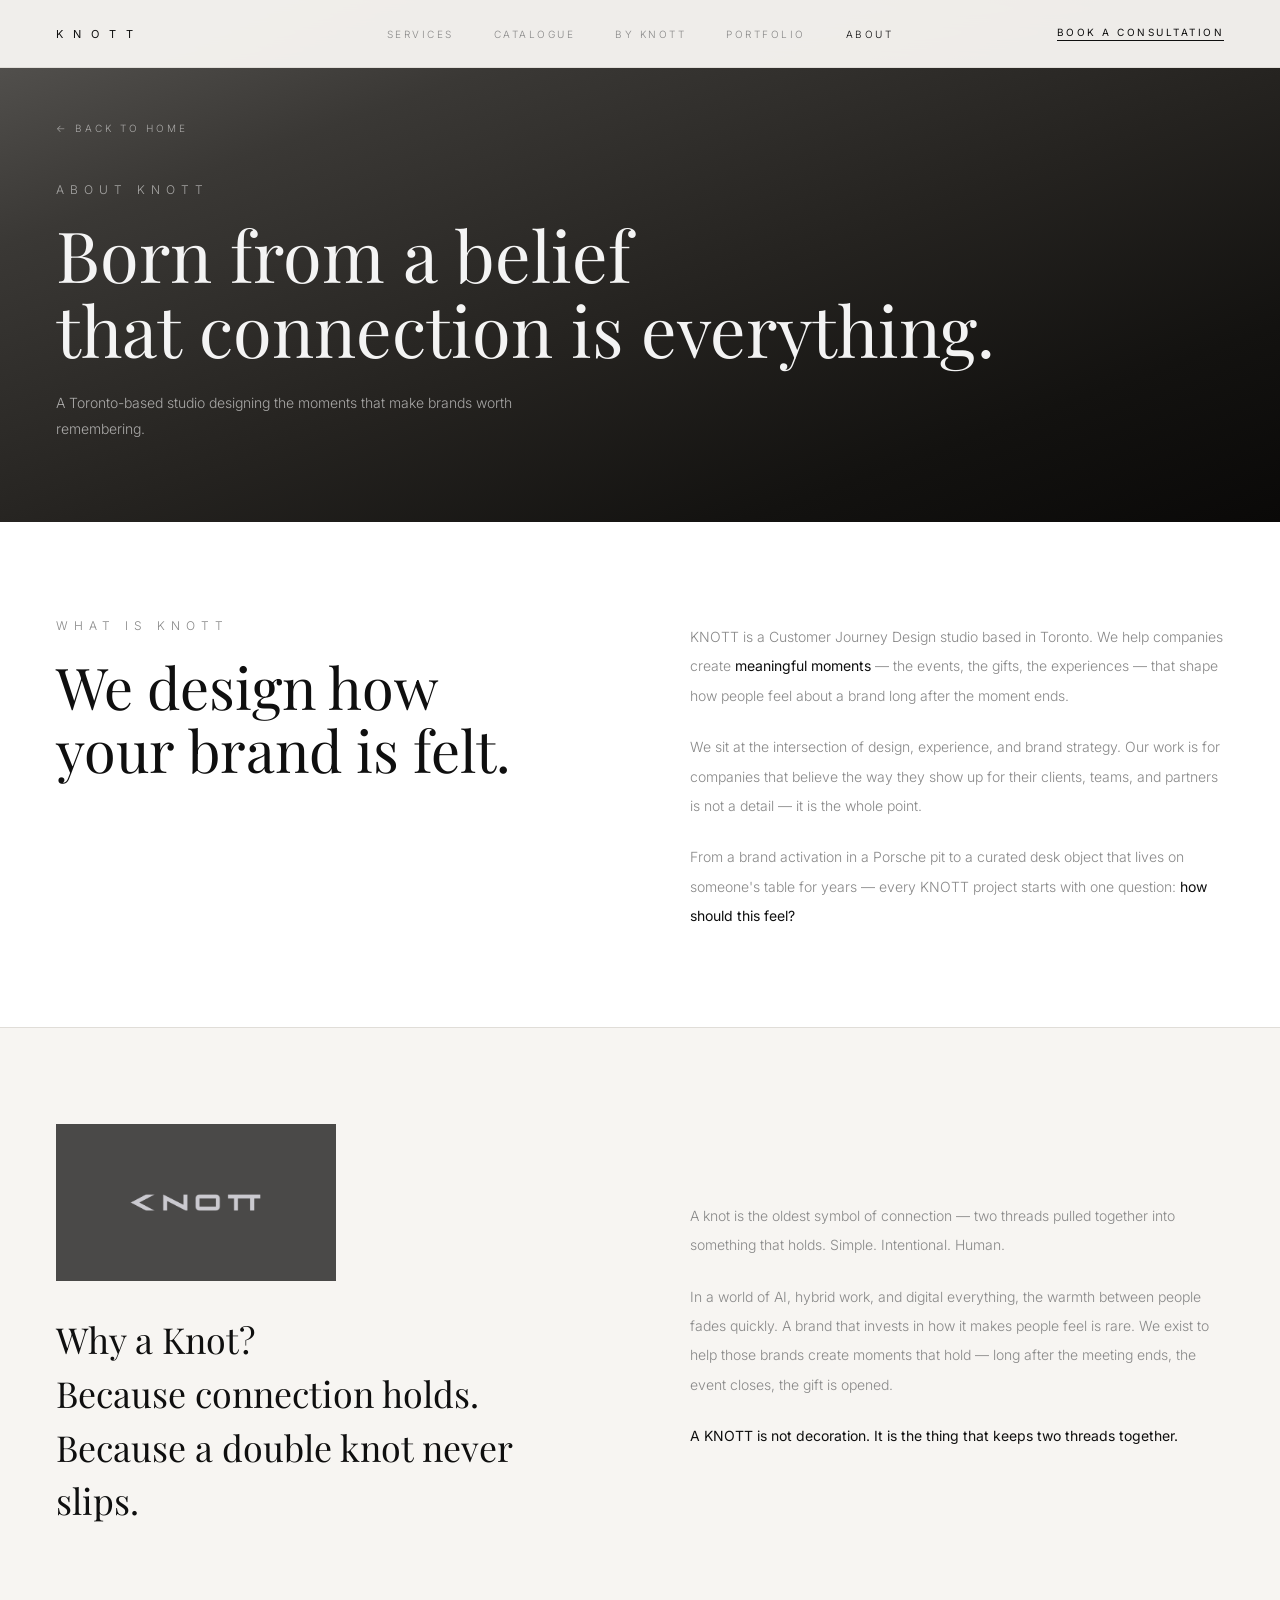
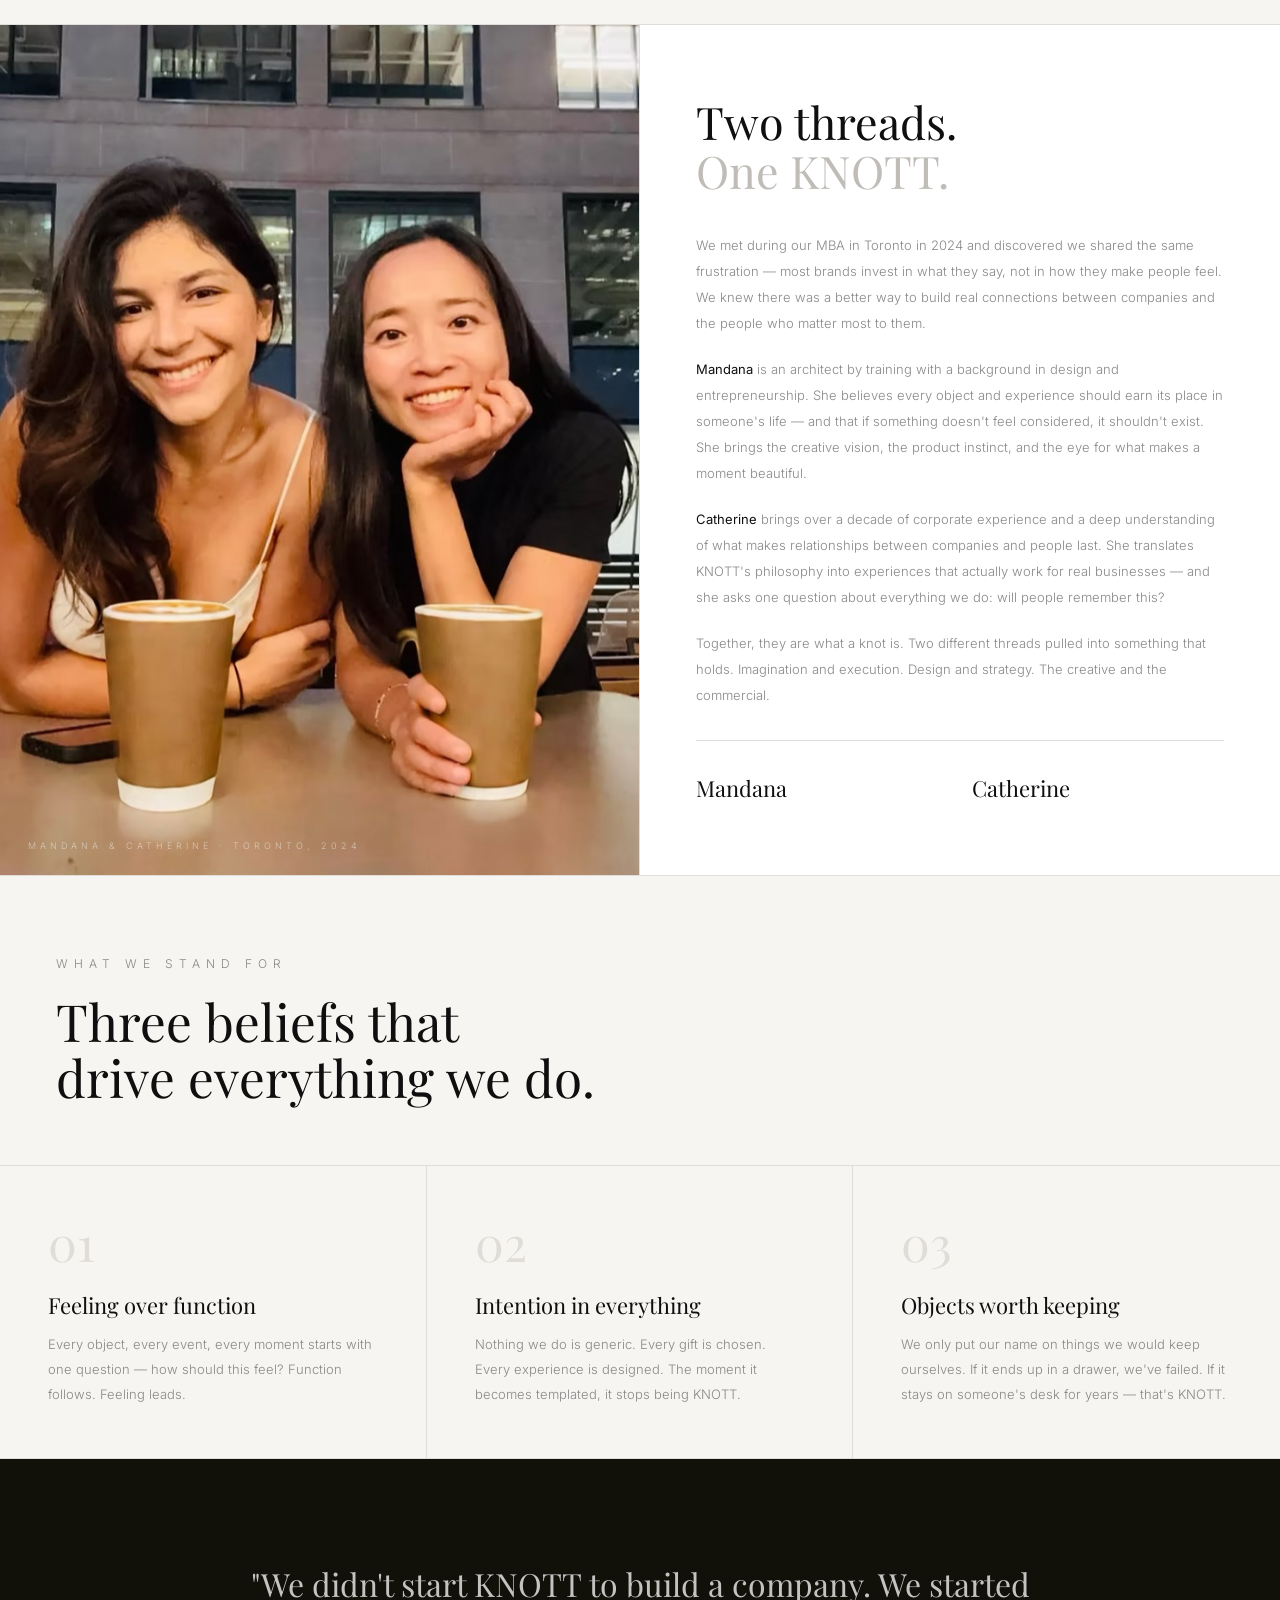
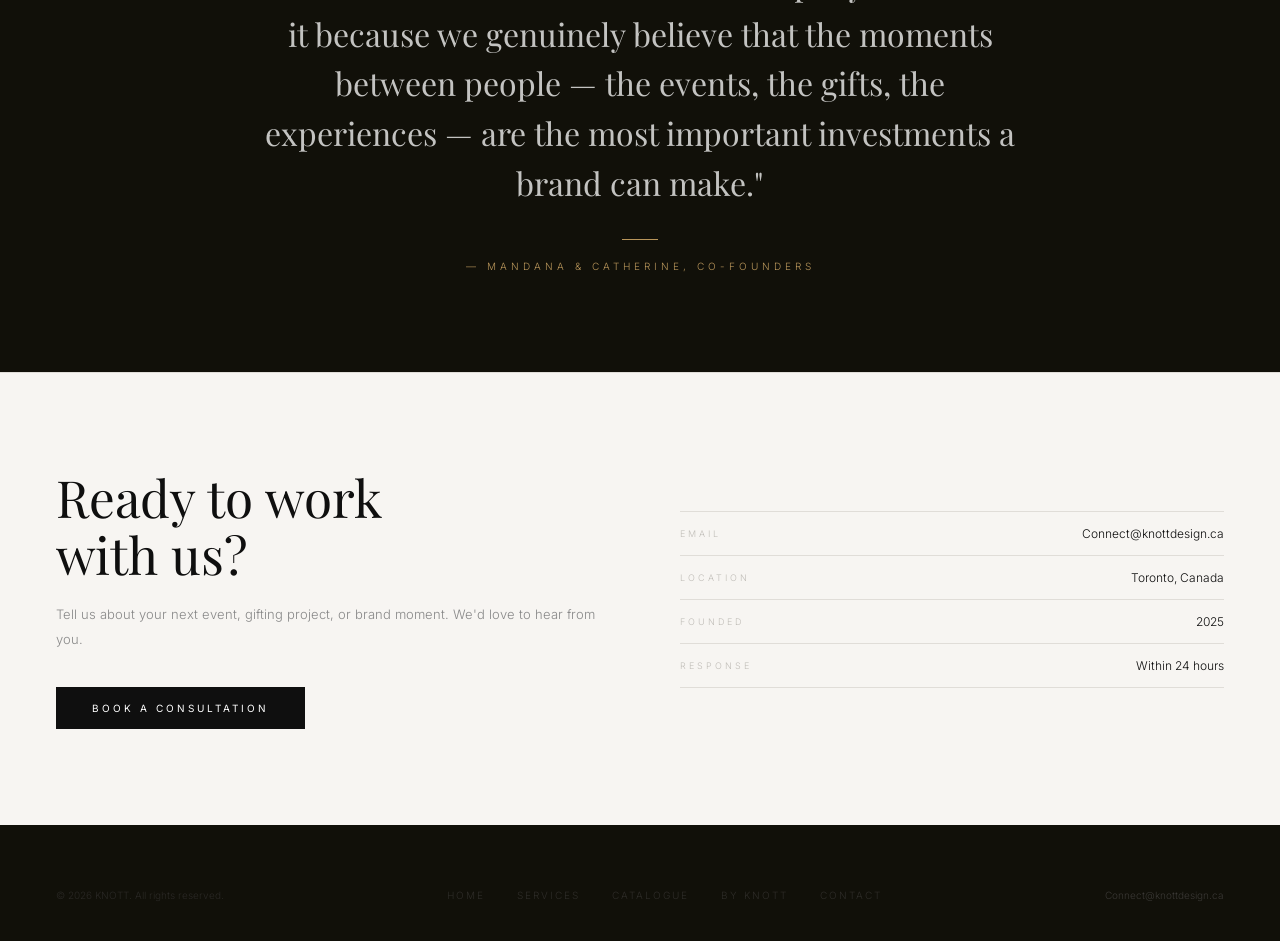
==== about.html @ 1c3d0d2f "Add files via upload" ====
<!DOCTYPE html>
<html lang="en">
<head>
<meta charset="UTF-8"/>
<meta name="viewport" content="width=device-width, initial-scale=1.0"/>
<title>About — KNOTT</title>
<link rel="preconnect" href="https://fonts.googleapis.com"/>
<link rel="preconnect" href="https://fonts.gstatic.com" crossorigin/>
<link href="https://fonts.googleapis.com/css2?family=Playfair+Display:wght@400;500&family=Inter:wght@300;400&display=swap" rel="stylesheet"/>
<style>
*,*::before,*::after{margin:0;padding:0;box-sizing:border-box;}
:root{
  --w:#F7F5F2;--ww:#FFFFFF;--bk:#0F0F0F;
  --mid:#888;--lt:#C0BDB8;--rule:#E0DDD8;--dark:#111009;
  --serif:'Playfair Display',Georgia,serif;
  --sans:'Inter',system-ui,sans-serif;
}
html{scroll-behavior:smooth;}
body{background:var(--w);color:var(--bk);font-family:var(--sans);font-weight:300;-webkit-font-smoothing:antialiased;}
.reveal{opacity:0;transform:translateY(16px);transition:opacity .9s ease,transform .9s ease;}
.reveal.in{opacity:1;transform:none;}
.d1{transition-delay:.12s}.d2{transition-delay:.24s}.d3{transition-delay:.36s}

/* NAV */
nav{position:fixed;inset:0 0 auto 0;z-index:200;height:68px;display:flex;align-items:center;justify-content:space-between;padding:0 56px;background:rgba(247,245,242,.96);backdrop-filter:blur(16px);border-bottom:1px solid var(--rule);}
.logo{font-size:11px;font-weight:400;letter-spacing:10px;text-transform:uppercase;color:var(--bk);text-decoration:none;}
.nav-links{display:flex;gap:40px;position:absolute;left:50%;transform:translateX(-50%);}
.nav-links a{font-size:10px;font-weight:300;letter-spacing:2.5px;text-transform:uppercase;color:var(--mid);text-decoration:none;transition:color .3s;}
.nav-links a:hover,.nav-links a.active{color:var(--bk);}
.nav-cta{font-size:10px;font-weight:400;letter-spacing:2.5px;text-transform:uppercase;color:var(--bk);text-decoration:none;border-bottom:1px solid var(--bk);padding-bottom:2px;}
.mob-btn{display:none;background:none;border:none;cursor:pointer;padding:8px;flex-direction:column;gap:5px;}
.mob-btn span{display:block;width:22px;height:1px;background:var(--bk);}
.mob-menu{display:none;position:fixed;top:68px;left:0;right:0;z-index:199;flex-direction:column;background:rgba(247,245,242,.98);border-bottom:1px solid var(--rule);}
.mob-menu a{font-size:11px;font-weight:300;letter-spacing:3px;text-transform:uppercase;color:var(--mid);text-decoration:none;padding:18px 28px;border-bottom:1px solid var(--rule);display:block;}
.mob-menu a:last-child{color:var(--bk);font-weight:400;border-bottom:none;}
.mob-menu.open{display:flex;}

/* HERO — dark enough to read all text */
.about-hero{
  padding-top:68px;min-height:58vh;
  background:linear-gradient(160deg,#5a5855 0%,#3a3835 25%,#252320 55%,#131210 80%,#0a0908 100%);
  display:flex;flex-direction:column;justify-content:flex-end;
  padding-left:56px;padding-right:56px;padding-bottom:80px;padding-top:120px;
}
.back-link{font-size:10px;font-weight:300;letter-spacing:3px;text-transform:uppercase;color:rgba(255,255,255,.55);text-decoration:none;margin-bottom:48px;display:inline-block;transition:color .3s;}
.back-link:hover{color:rgba(255,255,255,.85);}
.hero-label{font-size:12px;font-weight:300;letter-spacing:6px;text-transform:uppercase;color:rgba(255,255,255,.55);margin-bottom:20px;}
.hero-h1{font-family:var(--serif);font-size:clamp(40px,5.5vw,80px);font-weight:400;color:rgba(255,255,255,.95);line-height:1.06;margin-bottom:24px;}
.hero-sub{font-size:14px;font-weight:300;color:rgba(255,255,255,.6);line-height:1.85;max-width:500px;}

/* SECTION 1 — WHAT IS KNOTT */
.knott-what{background:var(--ww);border-bottom:1px solid var(--rule);padding:96px 56px;display:grid;grid-template-columns:1fr 1fr;gap:100px;align-items:start;}
.knott-label{font-size:12px;font-weight:300;letter-spacing:6px;text-transform:uppercase;color:#888;margin-bottom:22px;}
.knott-h{font-family:var(--serif);font-size:clamp(38px,4.5vw,62px);font-weight:400;line-height:1.1;color:var(--bk);}
.knott-what-right{display:flex;flex-direction:column;gap:22px;padding-top:4px;}
.knott-p{font-size:14px;font-weight:300;color:var(--mid);line-height:2.1;}
.knott-p strong{font-weight:400;color:var(--bk);}

/* SECTION 2 — WHY A KNOT */
.why-knott{background:var(--w);border-bottom:1px solid var(--rule);padding:96px 56px;display:grid;grid-template-columns:1fr 1fr;gap:100px;align-items:center;}
.why-left{}
.why-logo{
  width:100%;
  max-width:280px;
  display:block;
  margin-bottom:32px;
  opacity:0.7;
}
.why-tagline{font-family:var(--serif);font-size:clamp(24px,2.8vw,38px);font-weight:400;color:var(--bk);line-height:1.5;}
.why-right{display:flex;flex-direction:column;gap:22px;}

/* FOUNDERS */
.founders-section{background:var(--ww);border-bottom:1px solid var(--rule);}
.founders-inner{display:grid;grid-template-columns:1fr 1fr;}
.founders-photo-wrap{border-right:1px solid var(--rule);overflow:hidden;min-height:560px;position:relative;}
.founders-photo-wrap img{width:100%;height:100%;object-fit:cover;object-position:center top;display:block;}
.founders-caption{position:absolute;bottom:24px;left:28px;font-size:9px;font-weight:300;letter-spacing:4px;text-transform:uppercase;color:rgba(255,255,255,.5);}
.founders-text{padding:72px 56px;display:flex;flex-direction:column;justify-content:center;}
.founders-tagline{font-family:var(--serif);font-size:clamp(30px,3.5vw,50px);font-weight:400;line-height:1.1;color:var(--bk);margin-bottom:36px;}
.founders-tagline span{color:var(--lt);}
.founders-bio{font-size:13px;font-weight:300;color:var(--mid);line-height:2;margin-bottom:20px;}
.founders-bio strong{font-weight:400;color:var(--bk);}
.founders-names{border-top:1px solid var(--rule);padding-top:32px;margin-top:12px;display:grid;grid-template-columns:1fr 1fr;gap:24px;}
.founder-name{font-family:var(--serif);font-size:22px;font-weight:400;color:var(--bk);}

/* BELIEFS */
.beliefs{background:var(--w);border-bottom:1px solid var(--rule);}
.beliefs-header{padding:80px 56px 60px;border-bottom:1px solid var(--rule);}
.beliefs-h{font-family:var(--serif);font-size:clamp(34px,4vw,56px);font-weight:400;line-height:1.1;color:var(--bk);}
.beliefs-grid{display:grid;grid-template-columns:repeat(3,1fr);}
.belief{border-right:1px solid var(--rule);padding:52px 48px;transition:background .3s;}
.belief:last-child{border-right:none;}
.belief:hover{background:var(--ww);}
.belief-num{font-family:var(--serif);font-size:48px;font-weight:400;color:var(--rule);line-height:1;margin-bottom:24px;}
.belief-title{font-family:var(--serif);font-size:22px;font-weight:400;color:var(--bk);margin-bottom:12px;}
.belief-desc{font-size:13px;font-weight:300;color:var(--mid);line-height:1.9;}

/* CLOSING */
.closing{background:var(--dark);padding:100px 56px;text-align:center;}
.closing-q{font-family:var(--serif);font-size:clamp(20px,2.5vw,34px);font-weight:400;color:rgba(255,255,255,.75);line-height:1.55;max-width:780px;margin:0 auto 32px;}
.closing-line{width:36px;height:1px;background:#B8955A;margin:0 auto 20px;}
.closing-attr{font-size:10px;font-weight:300;letter-spacing:4px;text-transform:uppercase;color:#B8955A;}

/* CTA */
.cta-section{background:var(--w);padding:96px 56px;display:grid;grid-template-columns:1fr 1fr;gap:80px;align-items:center;border-top:1px solid var(--rule);}
.cta-h{font-family:var(--serif);font-size:clamp(30px,4vw,52px);font-weight:400;line-height:1.1;color:var(--bk);margin-bottom:20px;}
.cta-p{font-size:13px;font-weight:300;color:var(--mid);line-height:1.9;margin-bottom:36px;}
.btn-dark{font-size:10px;font-weight:400;letter-spacing:3px;text-transform:uppercase;color:#fff;background:var(--bk);padding:15px 36px;text-decoration:none;display:inline-block;transition:background .3s;}
.btn-dark:hover{background:#2a2a2a;}
.cta-details{border-top:1px solid var(--rule);}
.cta-row{display:flex;justify-content:space-between;align-items:center;padding:14px 0;border-bottom:1px solid var(--rule);}
.cta-row span:first-child{font-size:9px;font-weight:300;letter-spacing:3px;text-transform:uppercase;color:var(--lt);}
.cta-row a,.cta-row span:last-child{font-size:12px;font-weight:300;color:var(--bk);text-decoration:none;}

/* FOOTER */
footer{background:var(--dark);padding:64px 56px 40px;}
.foot-bottom{display:flex;justify-content:space-between;align-items:center;}
.foot-copy{font-size:10px;font-weight:300;color:#2a2825;}
.foot-nav{display:flex;gap:32px;}
.foot-nav a{font-size:10px;font-weight:300;letter-spacing:2px;text-transform:uppercase;color:#2e2c28;text-decoration:none;transition:color .25s;}
.foot-nav a:hover{color:rgba(255,255,255,.4);}
.foot-email{font-size:10px;font-weight:300;color:#3a3835;text-decoration:none;}
.foot-email:hover{color:rgba(255,255,255,.5);}

/* MOBILE */
@media(max-width:768px){
  nav{padding:0 24px;}
  .nav-links,.nav-cta{display:none;}
  .mob-btn{display:flex;}
  .about-hero{padding:68px 24px 56px;min-height:auto;}
  .knott-what,.why-knott,.cta-section{grid-template-columns:1fr;gap:40px;padding:64px 24px;}
  .founders-inner{grid-template-columns:1fr;}
  .founders-photo-wrap{border-right:none;border-bottom:1px solid var(--rule);min-height:360px;}
  .founders-text{padding:52px 24px;}
  .founders-names{grid-template-columns:1fr;gap:16px;}
  .beliefs-header{padding:60px 24px 48px;}
  .beliefs-grid{grid-template-columns:1fr;}
  .belief{border-right:none;border-bottom:1px solid var(--rule);padding:40px 24px;}
  .belief:last-child{border-bottom:none;}
  .closing{padding:80px 24px;}
  footer{padding:48px 24px 32px;}
  .foot-bottom{flex-direction:column;gap:16px;align-items:flex-start;}
  .foot-nav{flex-wrap:wrap;gap:20px;}
  .why-logo{max-width:200px;}
}
@media(prefers-reduced-motion:reduce){.reveal{opacity:1;transform:none;transition:none;}}
</style>
</head>
<body>

<!-- NAV -->
<nav>
  <a href="index.html" class="logo">Knott</a>
  <div class="nav-links">
    <a href="index.html#services">Services</a>
    <a href="catalogue.html">Catalogue</a>
    <a href="byknott.html">By KNOTT</a>
    <a href="index.html#work">Portfolio</a>
    <a href="about.html" class="active">About</a>
  </div>
  <a href="index.html#contact" class="nav-cta">Book a Consultation</a>
  <button class="mob-btn" id="mobBtn"><span></span><span></span><span></span></button>
</nav>
<div class="mob-menu" id="mobMenu">
  <a href="index.html#services">Services</a>
  <a href="catalogue.html">Catalogue</a>
  <a href="byknott.html">By KNOTT</a>
  <a href="index.html#work">Portfolio</a>
  <a href="about.html">About</a>
  <a href="index.html#contact">Book a Consultation</a>
</div>

<!-- HERO -->
<div class="about-hero">
  <a href="index.html" class="back-link reveal">← Back to Home</a>
  <p class="hero-label reveal d1">About KNOTT</p>
  <h1 class="hero-h1 reveal d2">Born from a belief<br/>that connection is everything.</h1>
  <p class="hero-sub reveal d3">A Toronto-based studio designing the moments that make brands worth remembering.</p>
</div>

<!-- SECTION 1 — WHAT IS KNOTT -->
<section class="knott-what">
  <div class="knott-what-left">
    <p class="knott-label reveal">What is KNOTT</p>
    <h2 class="knott-h reveal d1">We design how<br/>your brand is felt.</h2>
  </div>
  <div class="knott-what-right">
    <p class="knott-p reveal">KNOTT is a Customer Journey Design studio based in Toronto. We help companies create <strong>meaningful moments</strong> — the events, the gifts, the experiences — that shape how people feel about a brand long after the moment ends.</p>
    <p class="knott-p reveal d1">We sit at the intersection of design, experience, and brand strategy. Our work is for companies that believe the way they show up for their clients, teams, and partners is not a detail — it is the whole point.</p>
    <p class="knott-p reveal d2">From a brand activation in a Porsche pit to a curated desk object that lives on someone's table for years — every KNOTT project starts with one question: <strong>how should this feel?</strong></p>
  </div>
</section>

<!-- SECTION 2 — WHY A KNOT -->
<section class="why-knott">
  <div class="why-left reveal">
    <img src="Untitled_design__1_.png" alt="KNOTT" class="why-logo"/>
    <h2 class="why-tagline">Why a Knot?<br/>Because connection holds.<br/>Because a double knot never slips.</h2>
  </div>
  <div class="why-right">
    <p class="knott-p reveal">A knot is the oldest symbol of connection — two threads pulled together into something that holds. Simple. Intentional. Human.</p>
    <p class="knott-p reveal d1">In a world of AI, hybrid work, and digital everything, the warmth between people fades quickly. A brand that invests in how it makes people feel is rare. We exist to help those brands create moments that hold — long after the meeting ends, the event closes, the gift is opened.</p>
    <p class="knott-p reveal d2"><strong>A KNOTT is not decoration. It is the thing that keeps two threads together.</strong></p>
  </div>
</section>

<!-- FOUNDERS -->
<section class="founders-section">
  <div class="founders-inner">
    <div class="founders-photo-wrap">
      <img src="founders.jpg" alt="Mandana and Catherine — Co-founders of KNOTT"/>
      <span class="founders-caption">Mandana & Catherine · Toronto, 2024</span>
    </div>
    <div class="founders-text">
      <h2 class="founders-tagline reveal">Two threads.<br/><span>One KNOTT.</span></h2>
      <p class="founders-bio reveal d1">We met during our MBA in Toronto in 2024 and discovered we shared the same frustration — most brands invest in what they say, not in how they make people feel. We knew there was a better way to build real connections between companies and the people who matter most to them.</p>
      <p class="founders-bio reveal d2"><strong>Mandana</strong> is an architect by training with a background in design and entrepreneurship. She believes every object and experience should earn its place in someone's life — and that if something doesn't feel considered, it shouldn't exist. She brings the creative vision, the product instinct, and the eye for what makes a moment beautiful.</p>
      <p class="founders-bio reveal d3"><strong>Catherine</strong> brings over a decade of corporate experience and a deep understanding of what makes relationships between companies and people last. She translates KNOTT's philosophy into experiences that actually work for real businesses — and she asks one question about everything we do: will people remember this?</p>
      <p class="founders-bio reveal d3">Together, they are what a knot is. Two different threads pulled into something that holds. Imagination and execution. Design and strategy. The creative and the commercial.</p>
      <div class="founders-names reveal d3">
        <div>
          <p class="founder-name">Mandana</p>
        </div>
        <div>
          <p class="founder-name">Catherine</p>
        </div>
      </div>
    </div>
  </div>
</section>

<!-- BELIEFS -->
<section class="beliefs">
  <div class="beliefs-header">
    <p class="knott-label reveal">What We Stand For</p>
    <h2 class="beliefs-h reveal d1">Three beliefs that<br/>drive everything we do.</h2>
  </div>
  <div class="beliefs-grid">
    <div class="belief reveal">
      <div class="belief-num">01</div>
      <h3 class="belief-title">Feeling over function</h3>
      <p class="belief-desc">Every object, every event, every moment starts with one question — how should this feel? Function follows. Feeling leads.</p>
    </div>
    <div class="belief reveal d1">
      <div class="belief-num">02</div>
      <h3 class="belief-title">Intention in everything</h3>
      <p class="belief-desc">Nothing we do is generic. Every gift is chosen. Every experience is designed. The moment it becomes templated, it stops being KNOTT.</p>
    </div>
    <div class="belief reveal d2">
      <div class="belief-num">03</div>
      <h3 class="belief-title">Objects worth keeping</h3>
      <p class="belief-desc">We only put our name on things we would keep ourselves. If it ends up in a drawer, we've failed. If it stays on someone's desk for years — that's KNOTT.</p>
    </div>
  </div>
</section>

<!-- CLOSING QUOTE -->
<div class="closing">
  <p class="closing-q reveal">"We didn't start KNOTT to build a company. We started it because we genuinely believe that the moments between people — the events, the gifts, the experiences — are the most important investments a brand can make."</p>
  <div class="closing-line reveal d1"></div>
  <p class="closing-attr reveal d1">— Mandana & Catherine, Co-founders</p>
</div>

<!-- CTA -->
<div class="cta-section">
  <div>
    <h2 class="cta-h reveal">Ready to work<br/>with us?</h2>
    <p class="cta-p reveal d1">Tell us about your next event, gifting project, or brand moment. We'd love to hear from you.</p>
    <a href="index.html#contact" class="btn-dark reveal d2">Book a Consultation</a>
  </div>
  <div class="cta-details reveal d1">
    <div class="cta-row"><span>Email</span><a href="mailto:Connect@knottdesign.ca">Connect@knottdesign.ca</a></div>
    <div class="cta-row"><span>Location</span><span>Toronto, Canada</span></div>
    <div class="cta-row"><span>Founded</span><span>2025</span></div>
    <div class="cta-row"><span>Response</span><span>Within 24 hours</span></div>
  </div>
</div>

<!-- FOOTER -->
<footer>
  <div class="foot-bottom">
    <span class="foot-copy">© 2026 KNOTT. All rights reserved.</span>
    <div class="foot-nav">
      <a href="index.html">Home</a>
      <a href="index.html#services">Services</a>
      <a href="catalogue.html">Catalogue</a>
      <a href="byknott.html">By KNOTT</a>
      <a href="index.html#contact">Contact</a>
    </div>
    <a href="mailto:Connect@knottdesign.ca" class="foot-email">Connect@knottdesign.ca</a>
  </div>
</footer>

<script>
function closeMob(){document.getElementById('mobMenu').classList.remove('open');}
document.getElementById('mobBtn').addEventListener('click',()=>document.getElementById('mobMenu').classList.toggle('open'));
const io=new IntersectionObserver(entries=>{
  entries.forEach(e=>{if(e.isIntersecting){e.target.classList.add('in');io.unobserve(e.target);}});
},{threshold:.08});
document.querySelectorAll('.reveal').forEach(el=>io.observe(el));
setTimeout(()=>{document.querySelectorAll('.about-hero .reveal').forEach((el,i)=>setTimeout(()=>el.classList.add('in'),200+i*150));},100);
</script>
</body>
</html>
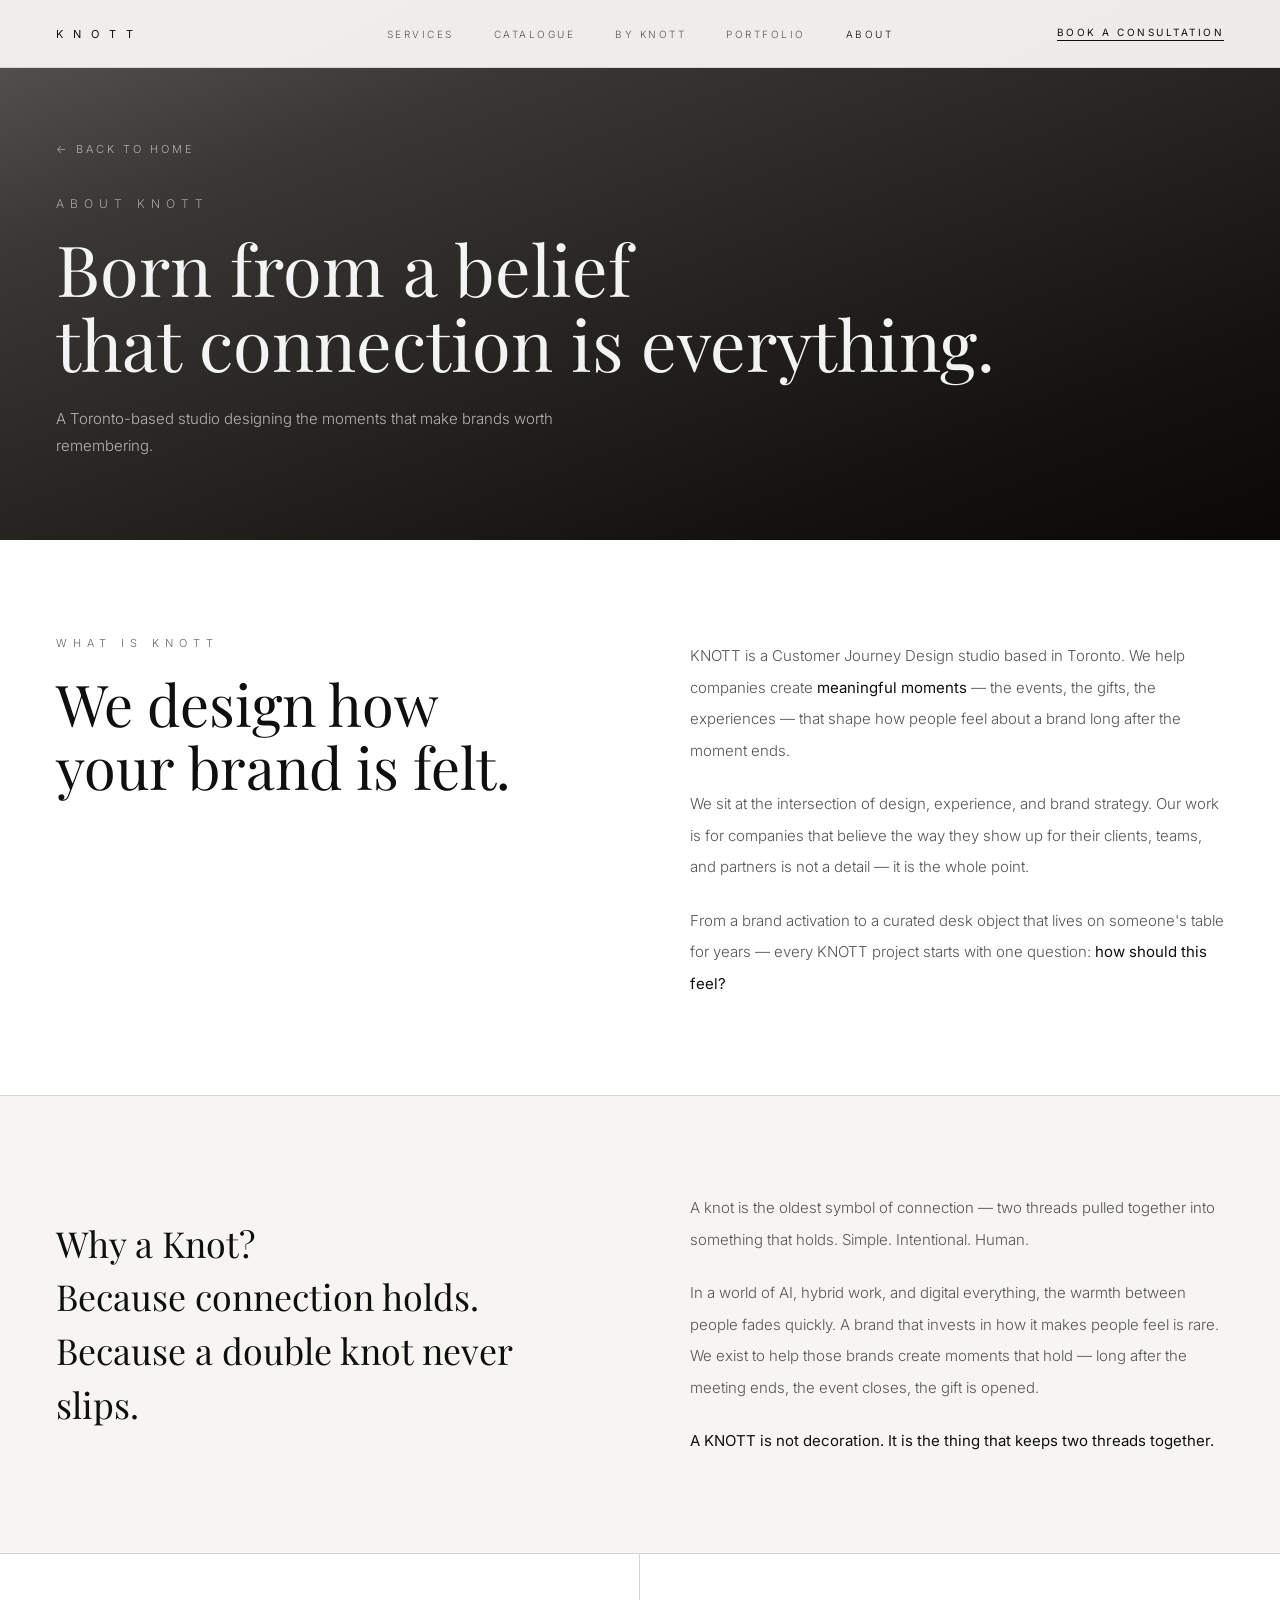
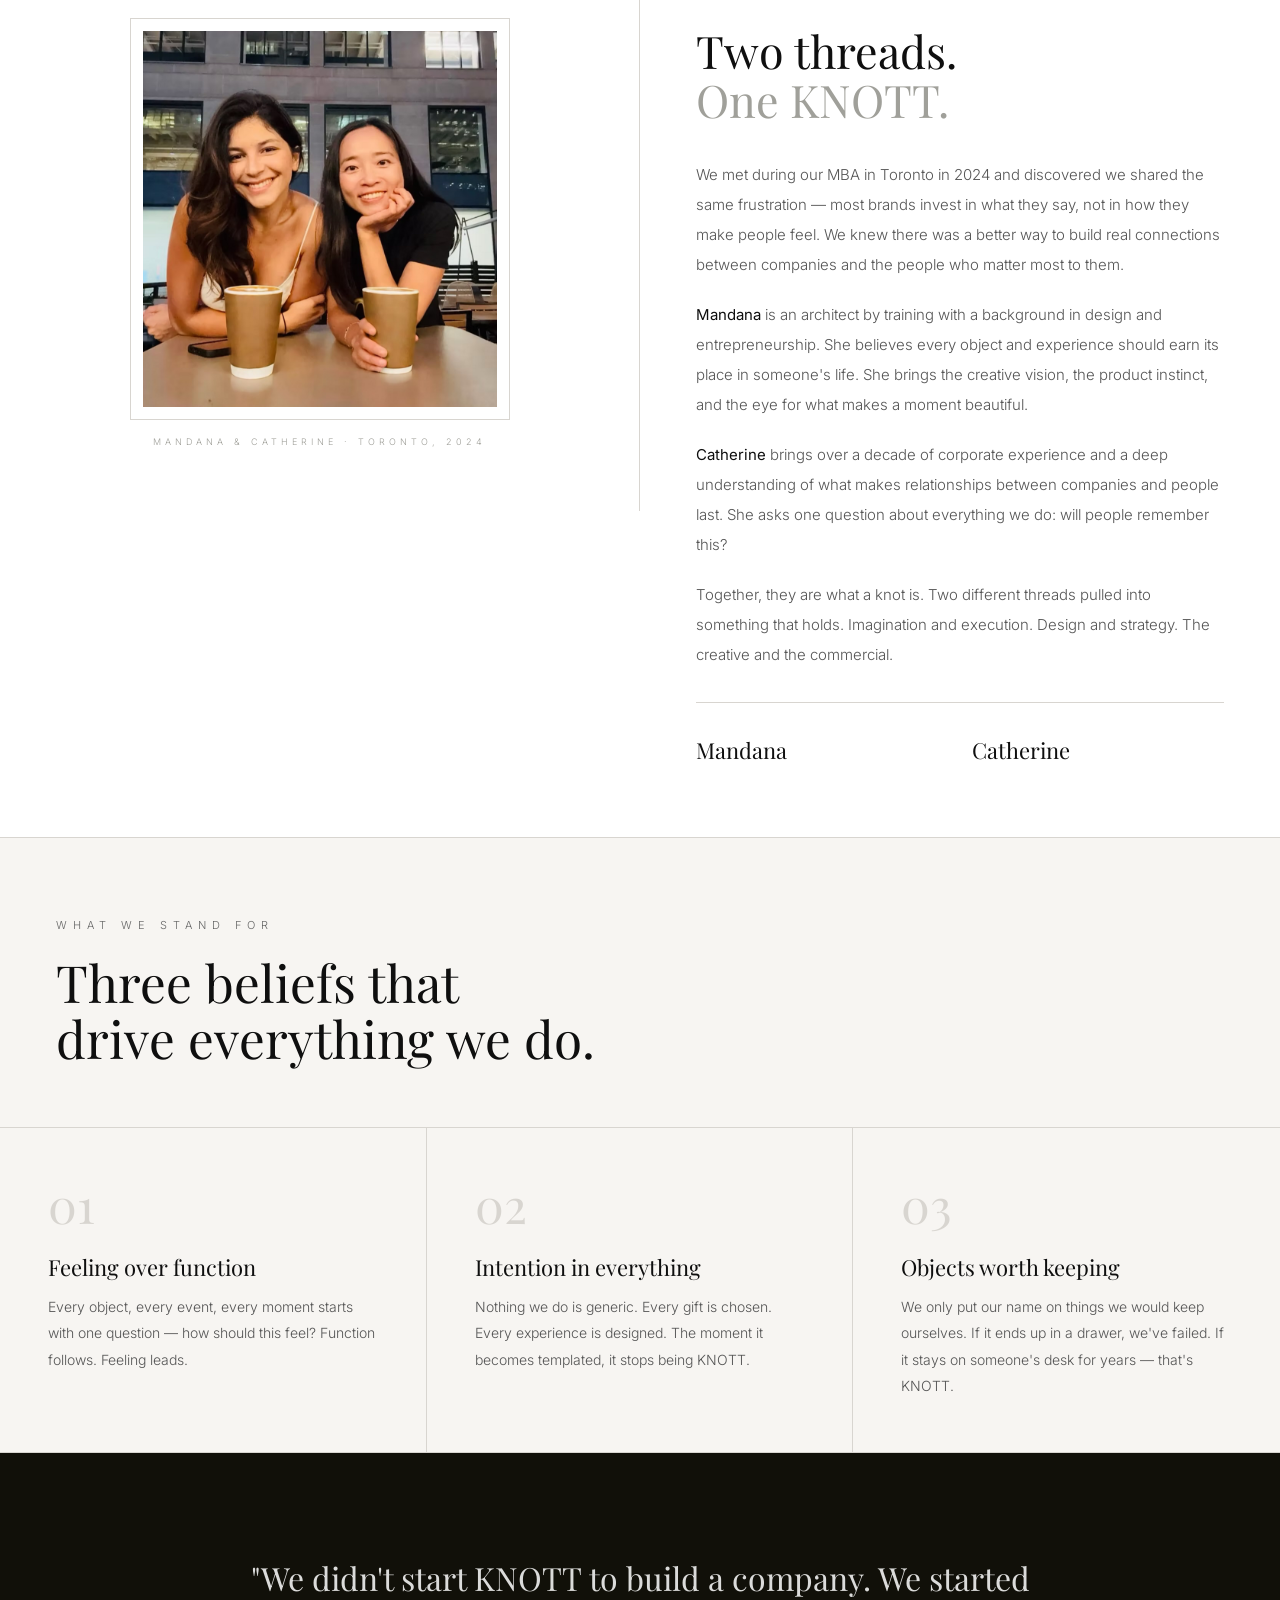
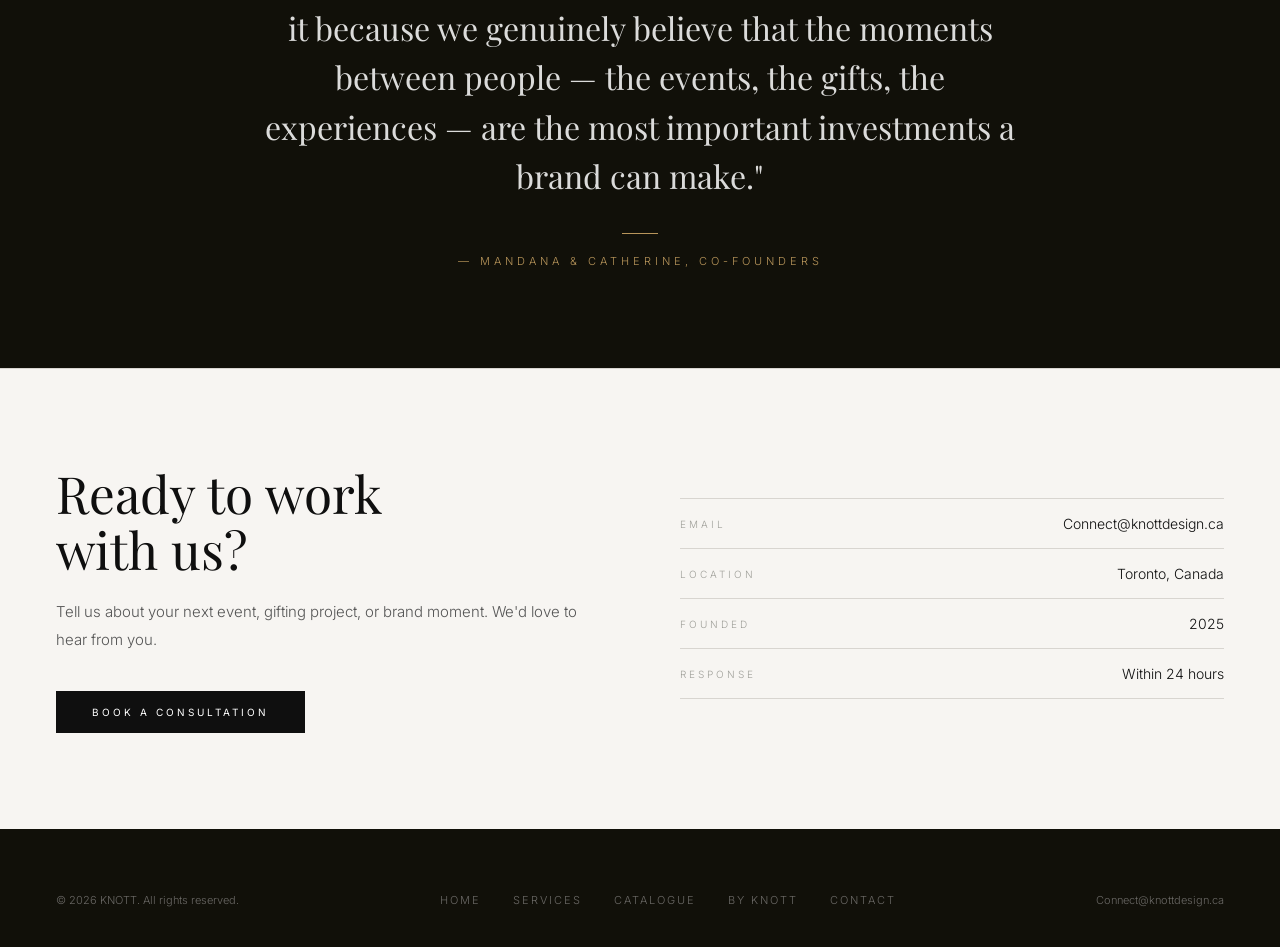
==== commit 89b9f9e5: "Add files via upload" ====
--- a/about.html
+++ b/about.html
@@ -11,7 +11,7 @@
 *,*::before,*::after{margin:0;padding:0;box-sizing:border-box;}
 :root{
   --w:#F7F5F2;--ww:#FFFFFF;--bk:#0F0F0F;
-  --mid:#888;--lt:#C0BDB8;--rule:#E0DDD8;--dark:#111009;
+  --mid:#555;--lt:#A0A09A;--rule:#D8D5D0;--dark:#111009;
   --serif:'Playfair Display',Georgia,serif;
   --sans:'Inter',system-ui,sans-serif;
 }
@@ -35,50 +35,51 @@
 .mob-menu a:last-child{color:var(--bk);font-weight:400;border-bottom:none;}
 .mob-menu.open{display:flex;}
 
-/* HERO — dark enough to read all text */
+/* HERO */
 .about-hero{
-  padding-top:68px;min-height:58vh;
+  padding-top:68px;
+  min-height:60vh;
   background:linear-gradient(160deg,#5a5855 0%,#3a3835 25%,#252320 55%,#131210 80%,#0a0908 100%);
   display:flex;flex-direction:column;justify-content:flex-end;
-  padding-left:56px;padding-right:56px;padding-bottom:80px;padding-top:120px;
-}
-.back-link{font-size:10px;font-weight:300;letter-spacing:3px;text-transform:uppercase;color:rgba(255,255,255,.55);text-decoration:none;margin-bottom:48px;display:inline-block;transition:color .3s;}
-.back-link:hover{color:rgba(255,255,255,.85);}
+  padding-left:56px;padding-right:56px;padding-bottom:80px;
+}
+.back-link{font-size:11px;font-weight:300;letter-spacing:3px;text-transform:uppercase;color:rgba(255,255,255,.6);text-decoration:none;margin-bottom:40px;display:inline-block;transition:color .3s;margin-top:40px;}
+.back-link:hover{color:rgba(255,255,255,.9);}
 .hero-label{font-size:12px;font-weight:300;letter-spacing:6px;text-transform:uppercase;color:rgba(255,255,255,.55);margin-bottom:20px;}
 .hero-h1{font-family:var(--serif);font-size:clamp(40px,5.5vw,80px);font-weight:400;color:rgba(255,255,255,.95);line-height:1.06;margin-bottom:24px;}
-.hero-sub{font-size:14px;font-weight:300;color:rgba(255,255,255,.6);line-height:1.85;max-width:500px;}
-
-/* SECTION 1 — WHAT IS KNOTT */
+.hero-sub{font-size:15px;font-weight:300;color:rgba(255,255,255,.65);line-height:1.85;max-width:500px;}
+
+/* SECTION 1 */
 .knott-what{background:var(--ww);border-bottom:1px solid var(--rule);padding:96px 56px;display:grid;grid-template-columns:1fr 1fr;gap:100px;align-items:start;}
-.knott-label{font-size:12px;font-weight:300;letter-spacing:6px;text-transform:uppercase;color:#888;margin-bottom:22px;}
+.knott-label{font-size:11px;font-weight:300;letter-spacing:6px;text-transform:uppercase;color:#666;margin-bottom:22px;}
 .knott-h{font-family:var(--serif);font-size:clamp(38px,4.5vw,62px);font-weight:400;line-height:1.1;color:var(--bk);}
 .knott-what-right{display:flex;flex-direction:column;gap:22px;padding-top:4px;}
-.knott-p{font-size:14px;font-weight:300;color:var(--mid);line-height:2.1;}
+.knott-p{font-size:15px;font-weight:300;color:var(--mid);line-height:2.1;}
 .knott-p strong{font-weight:400;color:var(--bk);}
 
-/* SECTION 2 — WHY A KNOT */
+/* SECTION 2 */
 .why-knott{background:var(--w);border-bottom:1px solid var(--rule);padding:96px 56px;display:grid;grid-template-columns:1fr 1fr;gap:100px;align-items:center;}
-.why-left{}
-.why-logo{
-  width:100%;
-  max-width:280px;
-  display:block;
-  margin-bottom:32px;
-  opacity:0.7;
-}
 .why-tagline{font-family:var(--serif);font-size:clamp(24px,2.8vw,38px);font-weight:400;color:var(--bk);line-height:1.5;}
 .why-right{display:flex;flex-direction:column;gap:22px;}
 
-/* FOUNDERS */
+/* FOUNDERS — smaller photo with border */
 .founders-section{background:var(--ww);border-bottom:1px solid var(--rule);}
-.founders-inner{display:grid;grid-template-columns:1fr 1fr;}
-.founders-photo-wrap{border-right:1px solid var(--rule);overflow:hidden;min-height:560px;position:relative;}
-.founders-photo-wrap img{width:100%;height:100%;object-fit:cover;object-position:center top;display:block;}
-.founders-caption{position:absolute;bottom:24px;left:28px;font-size:9px;font-weight:300;letter-spacing:4px;text-transform:uppercase;color:rgba(255,255,255,.5);}
+.founders-inner{display:grid;grid-template-columns:1fr 1fr;align-items:start;}
+.founders-photo-side{padding:64px 48px;border-right:1px solid var(--rule);display:flex;flex-direction:column;align-items:center;justify-content:center;}
+.founders-photo-frame{
+  border:1px solid var(--rule);
+  padding:12px;
+  background:var(--ww);
+  max-width:380px;
+  width:100%;
+  position:relative;
+}
+.founders-photo-frame img{width:100%;height:auto;display:block;object-fit:cover;}
+.founders-caption{font-size:9px;font-weight:300;letter-spacing:4px;text-transform:uppercase;color:var(--lt);text-align:center;margin-top:16px;}
 .founders-text{padding:72px 56px;display:flex;flex-direction:column;justify-content:center;}
 .founders-tagline{font-family:var(--serif);font-size:clamp(30px,3.5vw,50px);font-weight:400;line-height:1.1;color:var(--bk);margin-bottom:36px;}
 .founders-tagline span{color:var(--lt);}
-.founders-bio{font-size:13px;font-weight:300;color:var(--mid);line-height:2;margin-bottom:20px;}
+.founders-bio{font-size:15px;font-weight:300;color:var(--mid);line-height:2;margin-bottom:20px;}
 .founders-bio strong{font-weight:400;color:var(--bk);}
 .founders-names{border-top:1px solid var(--rule);padding-top:32px;margin-top:12px;display:grid;grid-template-columns:1fr 1fr;gap:24px;}
 .founder-name{font-family:var(--serif);font-size:22px;font-weight:400;color:var(--bk);}
@@ -93,33 +94,33 @@
 .belief:hover{background:var(--ww);}
 .belief-num{font-family:var(--serif);font-size:48px;font-weight:400;color:var(--rule);line-height:1;margin-bottom:24px;}
 .belief-title{font-family:var(--serif);font-size:22px;font-weight:400;color:var(--bk);margin-bottom:12px;}
-.belief-desc{font-size:13px;font-weight:300;color:var(--mid);line-height:1.9;}
+.belief-desc{font-size:14px;font-weight:300;color:var(--mid);line-height:1.9;}
 
 /* CLOSING */
 .closing{background:var(--dark);padding:100px 56px;text-align:center;}
-.closing-q{font-family:var(--serif);font-size:clamp(20px,2.5vw,34px);font-weight:400;color:rgba(255,255,255,.75);line-height:1.55;max-width:780px;margin:0 auto 32px;}
+.closing-q{font-family:var(--serif);font-size:clamp(20px,2.5vw,34px);font-weight:400;color:rgba(255,255,255,.85);line-height:1.55;max-width:780px;margin:0 auto 32px;}
 .closing-line{width:36px;height:1px;background:#B8955A;margin:0 auto 20px;}
-.closing-attr{font-size:10px;font-weight:300;letter-spacing:4px;text-transform:uppercase;color:#B8955A;}
+.closing-attr{font-size:11px;font-weight:300;letter-spacing:4px;text-transform:uppercase;color:#B8955A;}
 
 /* CTA */
 .cta-section{background:var(--w);padding:96px 56px;display:grid;grid-template-columns:1fr 1fr;gap:80px;align-items:center;border-top:1px solid var(--rule);}
 .cta-h{font-family:var(--serif);font-size:clamp(30px,4vw,52px);font-weight:400;line-height:1.1;color:var(--bk);margin-bottom:20px;}
-.cta-p{font-size:13px;font-weight:300;color:var(--mid);line-height:1.9;margin-bottom:36px;}
+.cta-p{font-size:15px;font-weight:300;color:var(--mid);line-height:1.9;margin-bottom:36px;}
 .btn-dark{font-size:10px;font-weight:400;letter-spacing:3px;text-transform:uppercase;color:#fff;background:var(--bk);padding:15px 36px;text-decoration:none;display:inline-block;transition:background .3s;}
 .btn-dark:hover{background:#2a2a2a;}
 .cta-details{border-top:1px solid var(--rule);}
-.cta-row{display:flex;justify-content:space-between;align-items:center;padding:14px 0;border-bottom:1px solid var(--rule);}
-.cta-row span:first-child{font-size:9px;font-weight:300;letter-spacing:3px;text-transform:uppercase;color:var(--lt);}
-.cta-row a,.cta-row span:last-child{font-size:12px;font-weight:300;color:var(--bk);text-decoration:none;}
+.cta-row{display:flex;justify-content:space-between;align-items:center;padding:16px 0;border-bottom:1px solid var(--rule);}
+.cta-row span:first-child{font-size:10px;font-weight:300;letter-spacing:3px;text-transform:uppercase;color:var(--lt);}
+.cta-row a,.cta-row span:last-child{font-size:14px;font-weight:300;color:var(--bk);text-decoration:none;}
 
 /* FOOTER */
 footer{background:var(--dark);padding:64px 56px 40px;}
 .foot-bottom{display:flex;justify-content:space-between;align-items:center;}
-.foot-copy{font-size:10px;font-weight:300;color:#2a2825;}
+.foot-copy{font-size:11px;font-weight:300;color:#6a6865;}
 .foot-nav{display:flex;gap:32px;}
-.foot-nav a{font-size:10px;font-weight:300;letter-spacing:2px;text-transform:uppercase;color:#2e2c28;text-decoration:none;transition:color .25s;}
-.foot-nav a:hover{color:rgba(255,255,255,.4);}
-.foot-email{font-size:10px;font-weight:300;color:#3a3835;text-decoration:none;}
+.foot-nav a{font-size:11px;font-weight:300;letter-spacing:2px;text-transform:uppercase;color:#6a6865;text-decoration:none;transition:color .25s;}
+.foot-nav a:hover{color:rgba(255,255,255,.6);}
+.foot-email{font-size:11px;font-weight:300;color:#6a6865;text-decoration:none;}
 .foot-email:hover{color:rgba(255,255,255,.5);}
 
 /* MOBILE */
@@ -127,11 +128,13 @@
   nav{padding:0 24px;}
   .nav-links,.nav-cta{display:none;}
   .mob-btn{display:flex;}
-  .about-hero{padding:68px 24px 56px;min-height:auto;}
+  .about-hero{padding-left:24px;padding-right:24px;padding-bottom:56px;min-height:auto;}
+  .back-link{margin-top:24px;margin-bottom:28px;}
   .knott-what,.why-knott,.cta-section{grid-template-columns:1fr;gap:40px;padding:64px 24px;}
   .founders-inner{grid-template-columns:1fr;}
-  .founders-photo-wrap{border-right:none;border-bottom:1px solid var(--rule);min-height:360px;}
-  .founders-text{padding:52px 24px;}
+  .founders-photo-side{padding:48px 24px;border-right:none;border-bottom:1px solid var(--rule);}
+  .founders-photo-frame{max-width:280px;}
+  .founders-text{padding:48px 24px;}
   .founders-names{grid-template-columns:1fr;gap:16px;}
   .beliefs-header{padding:60px 24px 48px;}
   .beliefs-grid{grid-template-columns:1fr;}
@@ -141,36 +144,33 @@
   footer{padding:48px 24px 32px;}
   .foot-bottom{flex-direction:column;gap:16px;align-items:flex-start;}
   .foot-nav{flex-wrap:wrap;gap:20px;}
-  .why-logo{max-width:200px;}
 }
 @media(prefers-reduced-motion:reduce){.reveal{opacity:1;transform:none;transition:none;}}
 </style>
 </head>
 <body>
 
-<!-- NAV -->
 <nav>
   <a href="index.html" class="logo">Knott</a>
   <div class="nav-links">
-    <a href="index.html#services">Services</a>
+    <a href="services.html">Services</a>
     <a href="catalogue.html">Catalogue</a>
     <a href="byknott.html">By KNOTT</a>
-    <a href="index.html#work">Portfolio</a>
+    <a href="index.html#portfolio">Portfolio</a>
     <a href="about.html" class="active">About</a>
   </div>
-  <a href="index.html#contact" class="nav-cta">Book a Consultation</a>
+  <a href="contact.html" class="nav-cta">Book a Consultation</a>
   <button class="mob-btn" id="mobBtn"><span></span><span></span><span></span></button>
 </nav>
 <div class="mob-menu" id="mobMenu">
-  <a href="index.html#services">Services</a>
+  <a href="services.html">Services</a>
   <a href="catalogue.html">Catalogue</a>
   <a href="byknott.html">By KNOTT</a>
-  <a href="index.html#work">Portfolio</a>
+  <a href="index.html#portfolio">Portfolio</a>
   <a href="about.html">About</a>
-  <a href="index.html#contact">Book a Consultation</a>
-</div>
-
-<!-- HERO -->
+  <a href="contact.html">Book a Consultation</a>
+</div>
+
 <div class="about-hero">
   <a href="index.html" class="back-link reveal">← Back to Home</a>
   <p class="hero-label reveal d1">About KNOTT</p>
@@ -178,7 +178,6 @@
   <p class="hero-sub reveal d3">A Toronto-based studio designing the moments that make brands worth remembering.</p>
 </div>
 
-<!-- SECTION 1 — WHAT IS KNOTT -->
 <section class="knott-what">
   <div class="knott-what-left">
     <p class="knott-label reveal">What is KNOTT</p>
@@ -187,14 +186,12 @@
   <div class="knott-what-right">
     <p class="knott-p reveal">KNOTT is a Customer Journey Design studio based in Toronto. We help companies create <strong>meaningful moments</strong> — the events, the gifts, the experiences — that shape how people feel about a brand long after the moment ends.</p>
     <p class="knott-p reveal d1">We sit at the intersection of design, experience, and brand strategy. Our work is for companies that believe the way they show up for their clients, teams, and partners is not a detail — it is the whole point.</p>
-    <p class="knott-p reveal d2">From a brand activation in a Porsche pit to a curated desk object that lives on someone's table for years — every KNOTT project starts with one question: <strong>how should this feel?</strong></p>
-  </div>
-</section>
-
-<!-- SECTION 2 — WHY A KNOT -->
+    <p class="knott-p reveal d2">From a brand activation to a curated desk object that lives on someone's table for years — every KNOTT project starts with one question: <strong>how should this feel?</strong></p>
+  </div>
+</section>
+
 <section class="why-knott">
   <div class="why-left reveal">
-    <img src="Untitled_design__1_.png" alt="KNOTT" class="why-logo"/>
     <h2 class="why-tagline">Why a Knot?<br/>Because connection holds.<br/>Because a double knot never slips.</h2>
   </div>
   <div class="why-right">
@@ -204,32 +201,28 @@
   </div>
 </section>
 
-<!-- FOUNDERS -->
 <section class="founders-section">
   <div class="founders-inner">
-    <div class="founders-photo-wrap">
-      <img src="founders.jpg" alt="Mandana and Catherine — Co-founders of KNOTT"/>
-      <span class="founders-caption">Mandana & Catherine · Toronto, 2024</span>
+    <div class="founders-photo-side">
+      <div class="founders-photo-frame">
+        <img src="founders.jpg" alt="Mandana and Catherine — Co-founders of KNOTT"/>
+      </div>
+      <p class="founders-caption">Mandana & Catherine · Toronto, 2024</p>
     </div>
     <div class="founders-text">
       <h2 class="founders-tagline reveal">Two threads.<br/><span>One KNOTT.</span></h2>
       <p class="founders-bio reveal d1">We met during our MBA in Toronto in 2024 and discovered we shared the same frustration — most brands invest in what they say, not in how they make people feel. We knew there was a better way to build real connections between companies and the people who matter most to them.</p>
-      <p class="founders-bio reveal d2"><strong>Mandana</strong> is an architect by training with a background in design and entrepreneurship. She believes every object and experience should earn its place in someone's life — and that if something doesn't feel considered, it shouldn't exist. She brings the creative vision, the product instinct, and the eye for what makes a moment beautiful.</p>
-      <p class="founders-bio reveal d3"><strong>Catherine</strong> brings over a decade of corporate experience and a deep understanding of what makes relationships between companies and people last. She translates KNOTT's philosophy into experiences that actually work for real businesses — and she asks one question about everything we do: will people remember this?</p>
+      <p class="founders-bio reveal d2"><strong>Mandana</strong> is an architect by training with a background in design and entrepreneurship. She believes every object and experience should earn its place in someone's life. She brings the creative vision, the product instinct, and the eye for what makes a moment beautiful.</p>
+      <p class="founders-bio reveal d3"><strong>Catherine</strong> brings over a decade of corporate experience and a deep understanding of what makes relationships between companies and people last. She asks one question about everything we do: will people remember this?</p>
       <p class="founders-bio reveal d3">Together, they are what a knot is. Two different threads pulled into something that holds. Imagination and execution. Design and strategy. The creative and the commercial.</p>
       <div class="founders-names reveal d3">
-        <div>
-          <p class="founder-name">Mandana</p>
-        </div>
-        <div>
-          <p class="founder-name">Catherine</p>
-        </div>
+        <div><p class="founder-name">Mandana</p></div>
+        <div><p class="founder-name">Catherine</p></div>
       </div>
     </div>
   </div>
 </section>
 
-<!-- BELIEFS -->
 <section class="beliefs">
   <div class="beliefs-header">
     <p class="knott-label reveal">What We Stand For</p>
@@ -254,19 +247,17 @@
   </div>
 </section>
 
-<!-- CLOSING QUOTE -->
 <div class="closing">
   <p class="closing-q reveal">"We didn't start KNOTT to build a company. We started it because we genuinely believe that the moments between people — the events, the gifts, the experiences — are the most important investments a brand can make."</p>
   <div class="closing-line reveal d1"></div>
   <p class="closing-attr reveal d1">— Mandana & Catherine, Co-founders</p>
 </div>
 
-<!-- CTA -->
 <div class="cta-section">
   <div>
     <h2 class="cta-h reveal">Ready to work<br/>with us?</h2>
     <p class="cta-p reveal d1">Tell us about your next event, gifting project, or brand moment. We'd love to hear from you.</p>
-    <a href="index.html#contact" class="btn-dark reveal d2">Book a Consultation</a>
+    <a href="contact.html" class="btn-dark reveal d2">Book a Consultation</a>
   </div>
   <div class="cta-details reveal d1">
     <div class="cta-row"><span>Email</span><a href="mailto:Connect@knottdesign.ca">Connect@knottdesign.ca</a></div>
@@ -276,16 +267,15 @@
   </div>
 </div>
 
-<!-- FOOTER -->
 <footer>
   <div class="foot-bottom">
     <span class="foot-copy">© 2026 KNOTT. All rights reserved.</span>
     <div class="foot-nav">
       <a href="index.html">Home</a>
-      <a href="index.html#services">Services</a>
+      <a href="services.html">Services</a>
       <a href="catalogue.html">Catalogue</a>
       <a href="byknott.html">By KNOTT</a>
-      <a href="index.html#contact">Contact</a>
+      <a href="contact.html">Contact</a>
     </div>
     <a href="mailto:Connect@knottdesign.ca" class="foot-email">Connect@knottdesign.ca</a>
   </div>
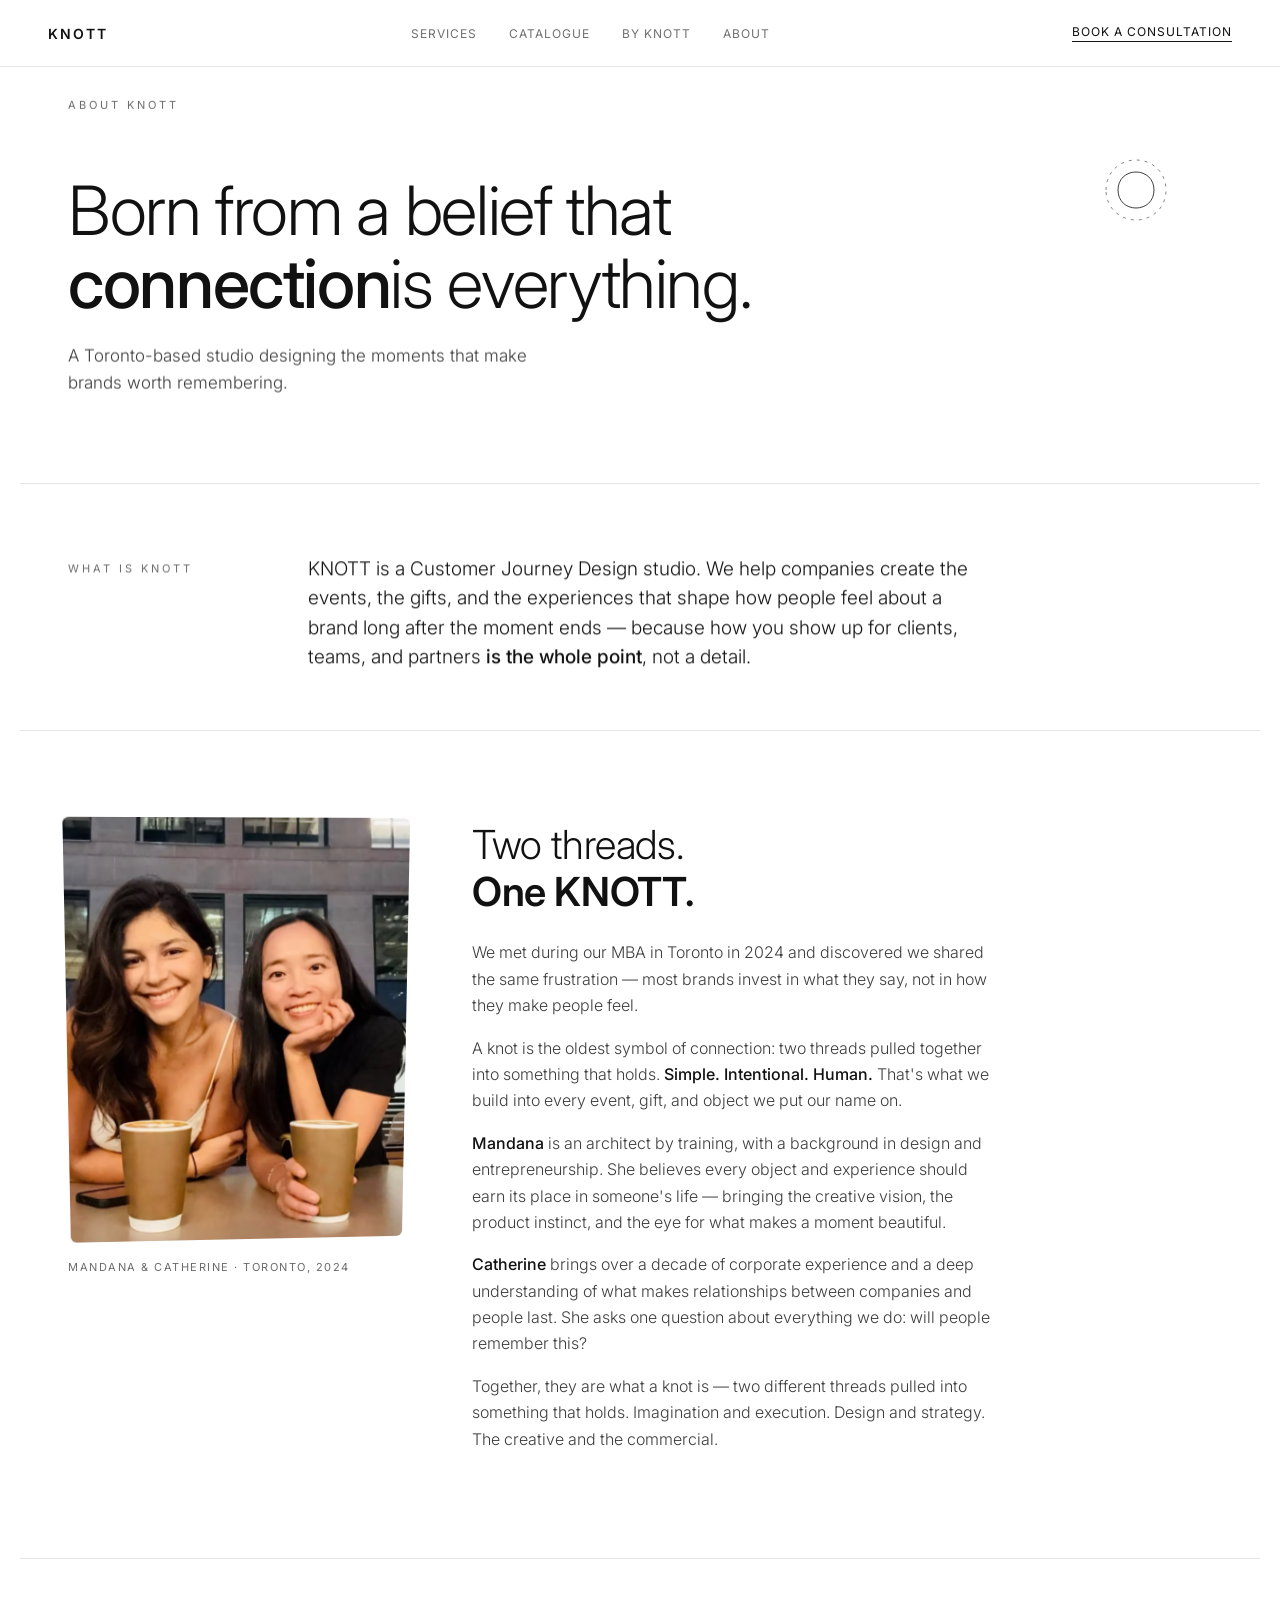
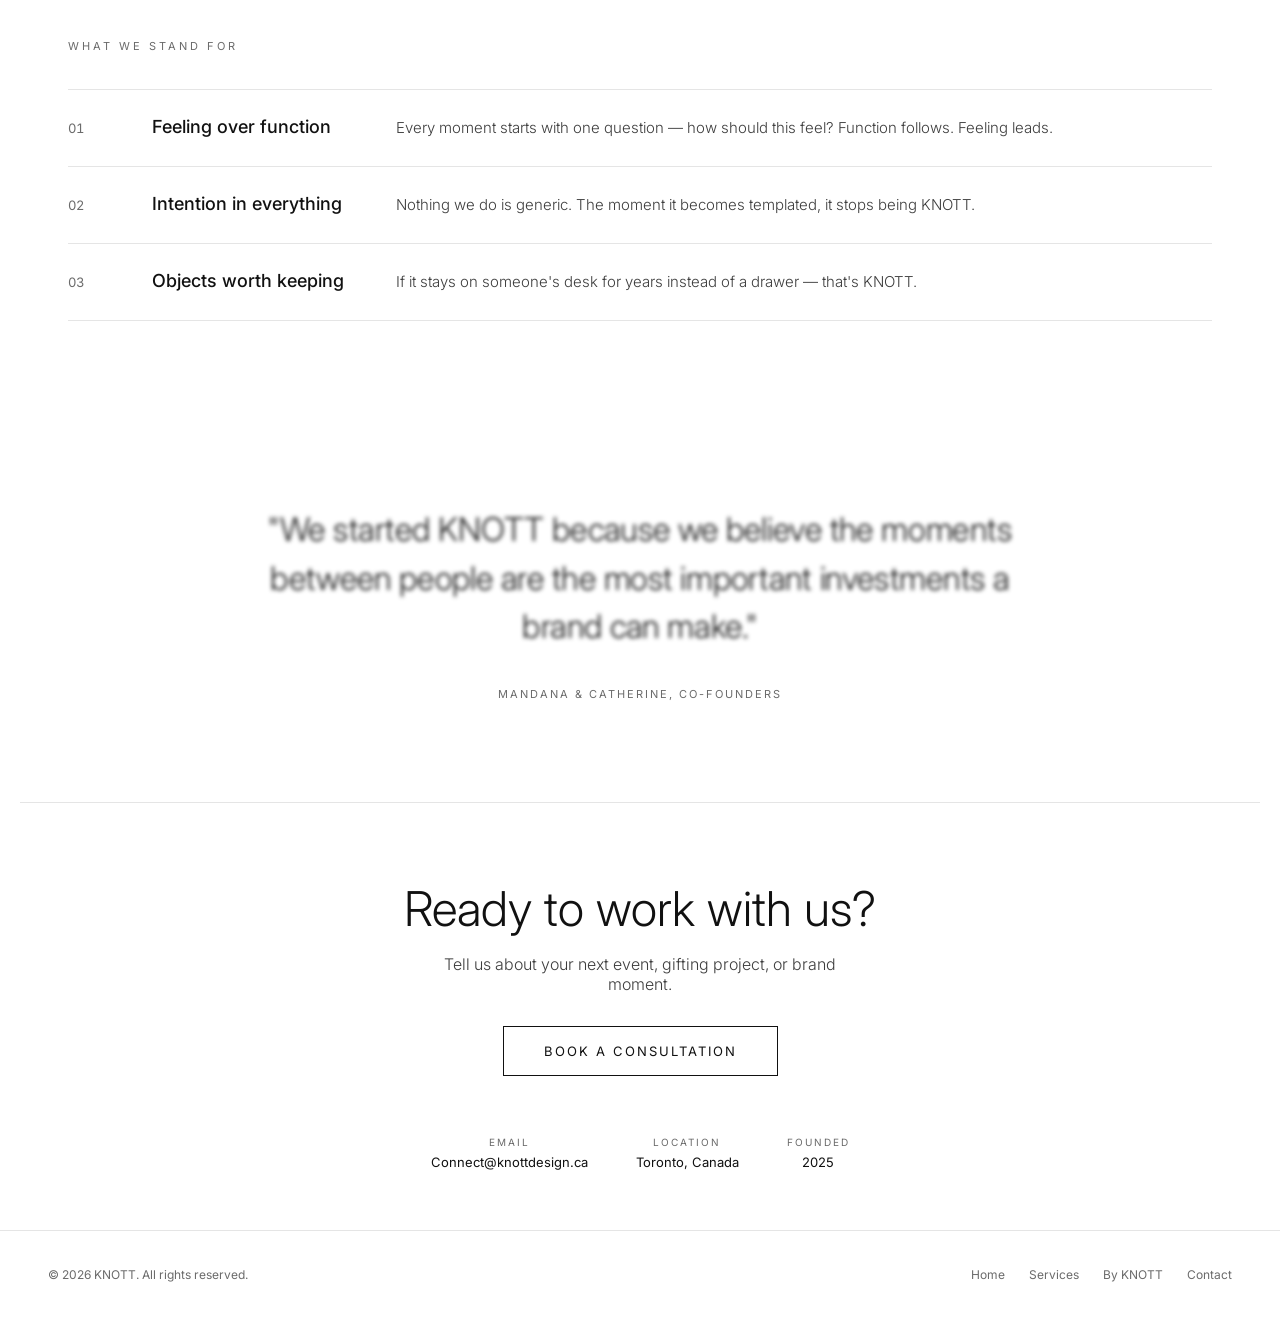
==== commit a59c79f9: "Add files via upload" ====
--- a/about.html
+++ b/about.html
@@ -4,291 +4,552 @@
 <meta charset="UTF-8"/>
 <meta name="viewport" content="width=device-width, initial-scale=1.0"/>
 <title>About — KNOTT</title>
-<link rel="preconnect" href="https://fonts.googleapis.com"/>
-<link rel="preconnect" href="https://fonts.gstatic.com" crossorigin/>
-<link href="https://fonts.googleapis.com/css2?family=Playfair+Display:wght@400;500&family=Inter:wght@300;400&display=swap" rel="stylesheet"/>
+<meta name="description" content="KNOTT is a Toronto-based studio designing the moments that make brands worth remembering. Founded by Mandana and Catherine."/>
+<meta name="color-scheme" content="light"/>
+<meta name="theme-color" content="#FFFFFF"/>
 <style>
-*,*::before,*::after{margin:0;padding:0;box-sizing:border-box;}
-:root{
-  --w:#F7F5F2;--ww:#FFFFFF;--bk:#0F0F0F;
-  --mid:#555;--lt:#A0A09A;--rule:#D8D5D0;--dark:#111009;
-  --serif:'Playfair Display',Georgia,serif;
-  --sans:'Inter',system-ui,sans-serif;
-}
-html{scroll-behavior:smooth;}
-body{background:var(--w);color:var(--bk);font-family:var(--sans);font-weight:300;-webkit-font-smoothing:antialiased;}
-.reveal{opacity:0;transform:translateY(16px);transition:opacity .9s ease,transform .9s ease;}
-.reveal.in{opacity:1;transform:none;}
-.d1{transition-delay:.12s}.d2{transition-delay:.24s}.d3{transition-delay:.36s}
-
-/* NAV */
-nav{position:fixed;inset:0 0 auto 0;z-index:200;height:68px;display:flex;align-items:center;justify-content:space-between;padding:0 56px;background:rgba(247,245,242,.96);backdrop-filter:blur(16px);border-bottom:1px solid var(--rule);}
-.logo{font-size:11px;font-weight:400;letter-spacing:10px;text-transform:uppercase;color:var(--bk);text-decoration:none;}
-.nav-links{display:flex;gap:40px;position:absolute;left:50%;transform:translateX(-50%);}
-.nav-links a{font-size:10px;font-weight:300;letter-spacing:2.5px;text-transform:uppercase;color:var(--mid);text-decoration:none;transition:color .3s;}
-.nav-links a:hover,.nav-links a.active{color:var(--bk);}
-.nav-cta{font-size:10px;font-weight:400;letter-spacing:2.5px;text-transform:uppercase;color:var(--bk);text-decoration:none;border-bottom:1px solid var(--bk);padding-bottom:2px;}
-.mob-btn{display:none;background:none;border:none;cursor:pointer;padding:8px;flex-direction:column;gap:5px;}
-.mob-btn span{display:block;width:22px;height:1px;background:var(--bk);}
-.mob-menu{display:none;position:fixed;top:68px;left:0;right:0;z-index:199;flex-direction:column;background:rgba(247,245,242,.98);border-bottom:1px solid var(--rule);}
-.mob-menu a{font-size:11px;font-weight:300;letter-spacing:3px;text-transform:uppercase;color:var(--mid);text-decoration:none;padding:18px 28px;border-bottom:1px solid var(--rule);display:block;}
-.mob-menu a:last-child{color:var(--bk);font-weight:400;border-bottom:none;}
-.mob-menu.open{display:flex;}
-
-/* HERO */
-.about-hero{
-  padding-top:68px;
-  min-height:60vh;
-  background:linear-gradient(160deg,#5a5855 0%,#3a3835 25%,#252320 55%,#131210 80%,#0a0908 100%);
-  display:flex;flex-direction:column;justify-content:flex-end;
-  padding-left:56px;padding-right:56px;padding-bottom:80px;
-}
-.back-link{font-size:11px;font-weight:300;letter-spacing:3px;text-transform:uppercase;color:rgba(255,255,255,.6);text-decoration:none;margin-bottom:40px;display:inline-block;transition:color .3s;margin-top:40px;}
-.back-link:hover{color:rgba(255,255,255,.9);}
-.hero-label{font-size:12px;font-weight:300;letter-spacing:6px;text-transform:uppercase;color:rgba(255,255,255,.55);margin-bottom:20px;}
-.hero-h1{font-family:var(--serif);font-size:clamp(40px,5.5vw,80px);font-weight:400;color:rgba(255,255,255,.95);line-height:1.06;margin-bottom:24px;}
-.hero-sub{font-size:15px;font-weight:300;color:rgba(255,255,255,.65);line-height:1.85;max-width:500px;}
-
-/* SECTION 1 */
-.knott-what{background:var(--ww);border-bottom:1px solid var(--rule);padding:96px 56px;display:grid;grid-template-columns:1fr 1fr;gap:100px;align-items:start;}
-.knott-label{font-size:11px;font-weight:300;letter-spacing:6px;text-transform:uppercase;color:#666;margin-bottom:22px;}
-.knott-h{font-family:var(--serif);font-size:clamp(38px,4.5vw,62px);font-weight:400;line-height:1.1;color:var(--bk);}
-.knott-what-right{display:flex;flex-direction:column;gap:22px;padding-top:4px;}
-.knott-p{font-size:15px;font-weight:300;color:var(--mid);line-height:2.1;}
-.knott-p strong{font-weight:400;color:var(--bk);}
-
-/* SECTION 2 */
-.why-knott{background:var(--w);border-bottom:1px solid var(--rule);padding:96px 56px;display:grid;grid-template-columns:1fr 1fr;gap:100px;align-items:center;}
-.why-tagline{font-family:var(--serif);font-size:clamp(24px,2.8vw,38px);font-weight:400;color:var(--bk);line-height:1.5;}
-.why-right{display:flex;flex-direction:column;gap:22px;}
-
-/* FOUNDERS — smaller photo with border */
-.founders-section{background:var(--ww);border-bottom:1px solid var(--rule);}
-.founders-inner{display:grid;grid-template-columns:1fr 1fr;align-items:start;}
-.founders-photo-side{padding:64px 48px;border-right:1px solid var(--rule);display:flex;flex-direction:column;align-items:center;justify-content:center;}
-.founders-photo-frame{
-  border:1px solid var(--rule);
-  padding:12px;
-  background:var(--ww);
-  max-width:380px;
-  width:100%;
-  position:relative;
-}
-.founders-photo-frame img{width:100%;height:auto;display:block;object-fit:cover;}
-.founders-caption{font-size:9px;font-weight:300;letter-spacing:4px;text-transform:uppercase;color:var(--lt);text-align:center;margin-top:16px;}
-.founders-text{padding:72px 56px;display:flex;flex-direction:column;justify-content:center;}
-.founders-tagline{font-family:var(--serif);font-size:clamp(30px,3.5vw,50px);font-weight:400;line-height:1.1;color:var(--bk);margin-bottom:36px;}
-.founders-tagline span{color:var(--lt);}
-.founders-bio{font-size:15px;font-weight:300;color:var(--mid);line-height:2;margin-bottom:20px;}
-.founders-bio strong{font-weight:400;color:var(--bk);}
-.founders-names{border-top:1px solid var(--rule);padding-top:32px;margin-top:12px;display:grid;grid-template-columns:1fr 1fr;gap:24px;}
-.founder-name{font-family:var(--serif);font-size:22px;font-weight:400;color:var(--bk);}
-
-/* BELIEFS */
-.beliefs{background:var(--w);border-bottom:1px solid var(--rule);}
-.beliefs-header{padding:80px 56px 60px;border-bottom:1px solid var(--rule);}
-.beliefs-h{font-family:var(--serif);font-size:clamp(34px,4vw,56px);font-weight:400;line-height:1.1;color:var(--bk);}
-.beliefs-grid{display:grid;grid-template-columns:repeat(3,1fr);}
-.belief{border-right:1px solid var(--rule);padding:52px 48px;transition:background .3s;}
-.belief:last-child{border-right:none;}
-.belief:hover{background:var(--ww);}
-.belief-num{font-family:var(--serif);font-size:48px;font-weight:400;color:var(--rule);line-height:1;margin-bottom:24px;}
-.belief-title{font-family:var(--serif);font-size:22px;font-weight:400;color:var(--bk);margin-bottom:12px;}
-.belief-desc{font-size:14px;font-weight:300;color:var(--mid);line-height:1.9;}
-
-/* CLOSING */
-.closing{background:var(--dark);padding:100px 56px;text-align:center;}
-.closing-q{font-family:var(--serif);font-size:clamp(20px,2.5vw,34px);font-weight:400;color:rgba(255,255,255,.85);line-height:1.55;max-width:780px;margin:0 auto 32px;}
-.closing-line{width:36px;height:1px;background:#B8955A;margin:0 auto 20px;}
-.closing-attr{font-size:11px;font-weight:300;letter-spacing:4px;text-transform:uppercase;color:#B8955A;}
-
-/* CTA */
-.cta-section{background:var(--w);padding:96px 56px;display:grid;grid-template-columns:1fr 1fr;gap:80px;align-items:center;border-top:1px solid var(--rule);}
-.cta-h{font-family:var(--serif);font-size:clamp(30px,4vw,52px);font-weight:400;line-height:1.1;color:var(--bk);margin-bottom:20px;}
-.cta-p{font-size:15px;font-weight:300;color:var(--mid);line-height:1.9;margin-bottom:36px;}
-.btn-dark{font-size:10px;font-weight:400;letter-spacing:3px;text-transform:uppercase;color:#fff;background:var(--bk);padding:15px 36px;text-decoration:none;display:inline-block;transition:background .3s;}
-.btn-dark:hover{background:#2a2a2a;}
-.cta-details{border-top:1px solid var(--rule);}
-.cta-row{display:flex;justify-content:space-between;align-items:center;padding:16px 0;border-bottom:1px solid var(--rule);}
-.cta-row span:first-child{font-size:10px;font-weight:300;letter-spacing:3px;text-transform:uppercase;color:var(--lt);}
-.cta-row a,.cta-row span:last-child{font-size:14px;font-weight:300;color:var(--bk);text-decoration:none;}
-
-/* FOOTER */
-footer{background:var(--dark);padding:64px 56px 40px;}
-.foot-bottom{display:flex;justify-content:space-between;align-items:center;}
-.foot-copy{font-size:11px;font-weight:300;color:#6a6865;}
-.foot-nav{display:flex;gap:32px;}
-.foot-nav a{font-size:11px;font-weight:300;letter-spacing:2px;text-transform:uppercase;color:#6a6865;text-decoration:none;transition:color .25s;}
-.foot-nav a:hover{color:rgba(255,255,255,.6);}
-.foot-email{font-size:11px;font-weight:300;color:#6a6865;text-decoration:none;}
-.foot-email:hover{color:rgba(255,255,255,.5);}
-
-/* MOBILE */
-@media(max-width:768px){
-  nav{padding:0 24px;}
-  .nav-links,.nav-cta{display:none;}
-  .mob-btn{display:flex;}
-  .about-hero{padding-left:24px;padding-right:24px;padding-bottom:56px;min-height:auto;}
-  .back-link{margin-top:24px;margin-bottom:28px;}
-  .knott-what,.why-knott,.cta-section{grid-template-columns:1fr;gap:40px;padding:64px 24px;}
-  .founders-inner{grid-template-columns:1fr;}
-  .founders-photo-side{padding:48px 24px;border-right:none;border-bottom:1px solid var(--rule);}
-  .founders-photo-frame{max-width:280px;}
-  .founders-text{padding:48px 24px;}
-  .founders-names{grid-template-columns:1fr;gap:16px;}
-  .beliefs-header{padding:60px 24px 48px;}
-  .beliefs-grid{grid-template-columns:1fr;}
-  .belief{border-right:none;border-bottom:1px solid var(--rule);padding:40px 24px;}
-  .belief:last-child{border-bottom:none;}
-  .closing{padding:80px 24px;}
-  footer{padding:48px 24px 32px;}
-  .foot-bottom{flex-direction:column;gap:16px;align-items:flex-start;}
-  .foot-nav{flex-wrap:wrap;gap:20px;}
-}
-@media(prefers-reduced-motion:reduce){.reveal{opacity:1;transform:none;transition:none;}}
+  @import url('https://fonts.googleapis.com/css2?family=Inter:wght@200;300;400;500;600&display=swap');
+
+  :root{
+    --white:#FFFFFF;
+    --ink:#111111;
+    --grey:#3D3D3D;
+    --taupe:#6B6B6B;
+    --hair:rgba(0,0,0,0.1);
+    --ease:cubic-bezier(.16,1,.3,1);
+  }
+
+  *{margin:0;padding:0;box-sizing:border-box;}
+  html{scroll-behavior:smooth;background:#FFFFFF;color-scheme:light only;}
+  body{
+    font-family:'Inter',sans-serif;
+    background:var(--white);
+    color:var(--ink);
+    -webkit-font-smoothing:antialiased;
+    overflow-x:hidden;
+    color-scheme:light only;
+  }
+  a{color:inherit;text-decoration:none;}
+  ::selection{background:#111;color:#fff;}
+
+  /* ───────────────── LOAD INTRO ───────────────── */
+  #loadIntro{
+    position:fixed;inset:0;z-index:9999;
+    background:#fff;
+    display:flex;align-items:center;justify-content:center;
+    transition:opacity .7s var(--ease), visibility .7s var(--ease);
+  }
+  #loadIntro.done{opacity:0;visibility:hidden;pointer-events:none;}
+  .intro-line{
+    width:1px;height:0;
+    background:#111;
+    animation:introGrow 0.9s var(--ease) forwards;
+  }
+  @keyframes introGrow{
+    0%{height:0;}
+    60%{height:80px;}
+    100%{height:0;}
+  }
+  body.loading{overflow:hidden;}
+
+  /* ───────────────── NAV ───────────────── */
+  nav{
+    position:fixed;top:0;left:0;right:0;z-index:100;
+    display:flex;align-items:center;justify-content:space-between;
+    padding:24px 48px;
+    background:rgba(255,255,255,0.88);
+    backdrop-filter:blur(10px);
+    border-bottom:1px solid var(--hair);
+  }
+  .nav-logo{font-size:14px;font-weight:600;letter-spacing:2px;}
+  .nav-links{display:flex;gap:32px;font-size:12px;letter-spacing:1px;text-transform:uppercase;}
+  .nav-links a{opacity:0.6;transition:opacity .25s var(--ease);}
+  .nav-links a:hover{opacity:1;}
+  .nav-cta{font-size:12px;letter-spacing:1px;text-transform:uppercase;border-bottom:1px solid currentColor;padding-bottom:2px;}
+  @media (max-width:768px){.nav-links{display:none;}nav{padding:18px 24px;}}
+
+  /* ───────────────── REVEAL (progressive enhancement) ───────────────── */
+  .reveal{opacity:1;transform:translateY(0);}
+  .js-ready .reveal{opacity:0;transform:translateY(24px);transition:opacity .8s var(--ease),transform .8s var(--ease);}
+  .js-ready .reveal.in{opacity:1;transform:translateY(0);}
+
+  /* ───────────────── HERO — compact, not a full screen of nothing ───────────────── */
+  .hero{
+    padding:140px 48px 80px;
+    position:relative;
+    max-width:1240px;
+    margin:0 auto;
+  }
+  .hero-mark{display:flex;align-items:center;gap:8px;margin-bottom:32px;}
+  .hero-mark img{height:28px;width:auto;}
+  .eyebrow{font-size:11px;letter-spacing:3px;text-transform:uppercase;color:var(--taupe);margin-bottom:20px;}
+  .hero h1{
+    font-size:clamp(34px,5.4vw,68px);
+    font-weight:300;line-height:1.08;letter-spacing:-0.02em;
+    max-width:820px;
+  }
+  .hero h1 em{font-style:normal;font-weight:500;}
+  .hero h1 .hword{
+    display:inline-block;
+    filter:blur(8px);
+    opacity:0;
+    transform:translateY(14px);
+    animation:focusPull .9s var(--ease) forwards;
+  }
+  @keyframes focusPull{
+    to{filter:blur(0);opacity:1;transform:translateY(0);}
+  }
+  .hero-sub{
+    margin-top:28px;font-size:17px;font-weight:300;color:var(--grey);
+    max-width:460px;line-height:1.6;
+  }
+  .parallax-slow{will-change:transform;}
+  .parallax-fast{will-change:transform;}
+
+  /* cursor-reactive knot — the one signature interactive moment */
+  .hero-knot-wrap{
+    position:absolute;
+    top:130px;right:64px;
+    width:120px;height:120px;
+    pointer-events:none;
+  }
+  @media (max-width:900px){.hero-knot-wrap{display:none;}}
+  #knotSvg path{transition:transform .4s var(--ease);}
+
+  /* ───────────────── INTRO STRIP — short, not a whole screen ───────────────── */
+  .intro{
+    padding:64px 48px;
+    max-width:1240px;
+    margin:0 auto;
+    border-top:1px solid var(--hair);
+    border-bottom:1px solid var(--hair);
+    display:grid;
+    grid-template-columns:200px 1fr;
+    gap:40px;
+  }
+  .intro p{font-size:19px;font-weight:300;line-height:1.55;color:var(--ink);max-width:680px;}
+  .intro p strong{font-weight:500;}
+  @media (max-width:768px){.intro{grid-template-columns:1fr;gap:16px;}}
+
+  /* ───────────────── PHOTO + TEXT SPLIT — actual asset, real size ───────────────── */
+  .split{
+    max-width:1240px;
+    margin:0 auto;
+    padding:90px 48px;
+    display:grid;
+    grid-template-columns:340px 1fr;
+    gap:64px;
+    align-items:center;
+  }
+  .split-photo-col{
+    position:sticky;
+    top:120px;
+    align-self:start;
+    perspective:1200px;
+  }
+  .split-photo{
+    position:relative;
+    border-radius:6px;
+    overflow:hidden;
+    aspect-ratio:4/5;
+    width:100%;
+    transform-style:preserve-3d;
+    will-change:transform;
+  }
+  .split-photo img{
+    width:110%;height:110%;object-fit:cover;
+    margin:-5%;
+    filter:grayscale(6%) contrast(1.02);
+    transition:filter .4s var(--ease);
+  }
+  .split-caption{
+    margin-top:14px;font-size:11px;letter-spacing:1.5px;text-transform:uppercase;color:var(--taupe);
+  }
+  .split-text h2{
+    font-size:clamp(26px,3.4vw,40px);font-weight:300;line-height:1.18;letter-spacing:-0.01em;margin-bottom:24px;
+  }
+  .split-text h2 strong{font-weight:600;}
+  .split-text p{font-size:16px;font-weight:300;line-height:1.65;color:var(--grey);max-width:520px;margin-bottom:16px;}
+  .split-text p strong{font-weight:500;color:var(--ink);}
+  @media (max-width:768px){
+    .split{grid-template-columns:1fr;gap:32px;padding:64px 24px;}
+    .split-photo{max-width:280px;}
+    .split-photo-col{position:static;}
+  }
+
+  /* ───────────────── BELIEFS — compact hairline rows ───────────────── */
+  .beliefs{max-width:1240px;margin:0 auto;padding:80px 48px;border-top:1px solid var(--hair);}
+  .beliefs-eyebrow{font-size:11px;letter-spacing:3px;text-transform:uppercase;color:var(--taupe);margin-bottom:36px;}
+  .belief-row{
+    display:grid;grid-template-columns:60px 220px 1fr;gap:24px;
+    padding:26px 0;border-top:1px solid var(--hair);align-items:baseline;
+    opacity:0;
+    transition:opacity .7s var(--ease), transform .7s var(--ease);
+  }
+  .belief-row.from-left{transform:translateX(-40px);}
+  .belief-row.from-right{transform:translateX(40px);}
+  .belief-row.in{opacity:1;transform:translateX(0);}
+  .belief-row:last-child{border-bottom:1px solid var(--hair);}
+  .belief-num{font-size:13px;color:var(--taupe);font-variant-numeric:tabular-nums;}
+  .belief-title{font-size:18px;font-weight:500;}
+  .belief-text{font-size:15px;font-weight:300;line-height:1.6;color:var(--grey);}
+  @media (max-width:768px){
+    .belief-row{grid-template-columns:1fr;gap:6px;}
+    .belief-num{order:1;}
+  }
+
+  /* ───────────────── QUOTE — compact ───────────────── */
+  .quote{
+    max-width:900px;margin:0 auto;padding:100px 48px;text-align:center;
+    transition:background .6s var(--ease);
+  }
+  .quote blockquote{
+    font-size:clamp(22px,3vw,34px);font-weight:300;line-height:1.5;margin-bottom:28px;
+    transform:scale(0.96);
+    filter:blur(2px);
+    transition:transform .4s var(--ease), filter .4s var(--ease);
+  }
+  .quote blockquote.focused{transform:scale(1);filter:blur(0);}
+  .quote blockquote .word{
+    display:inline-block;
+    opacity:0.12;
+    transition:opacity .5s linear;
+  }
+  .quote blockquote .word.lit{opacity:1;}
+  .quote cite{font-size:11px;letter-spacing:2px;text-transform:uppercase;color:var(--taupe);font-style:normal;opacity:0;transition:opacity .6s var(--ease);}
+  .quote cite.in{opacity:1;}
+
+  /* ───────────────── CTA ───────────────── */
+  .cta{
+    max-width:1240px;margin:0 auto;padding:80px 48px 60px;
+    border-top:1px solid var(--hair);
+    text-align:center;
+  }
+  .cta h2{font-size:clamp(28px,4vw,48px);font-weight:300;line-height:1.1;margin-bottom:18px;}
+  .cta p{font-size:16px;font-weight:300;color:var(--grey);max-width:440px;margin:0 auto 32px;}
+  .cta-btn{
+    display:inline-block;padding:16px 40px;border:1px solid var(--ink);
+    font-size:13px;letter-spacing:2px;text-transform:uppercase;
+    position:relative;overflow:hidden;
+    transition:transform .25s var(--ease), color .4s var(--ease);
+    z-index:1;
+  }
+  .cta-btn::before{
+    content:'';
+    position:absolute;
+    left:0;bottom:0;right:0;
+    height:0%;
+    background:var(--ink);
+    transition:height .35s var(--ease);
+    z-index:-1;
+  }
+  .cta-btn:hover::before{height:100%;}
+  .cta-btn:hover{color:#fff;}
+  .meta-row{display:flex;gap:48px;justify-content:center;margin-top:56px;flex-wrap:wrap;}
+  .meta-label{font-size:10px;letter-spacing:2px;text-transform:uppercase;color:var(--taupe);margin-bottom:6px;}
+  .meta-value{font-size:13px;}
+
+  footer{
+    padding:36px 48px;border-top:1px solid var(--hair);
+    display:flex;justify-content:space-between;align-items:center;
+    font-size:12px;color:var(--taupe);flex-wrap:wrap;gap:16px;
+  }
+  .footer-links{display:flex;gap:24px;}
 </style>
 </head>
-<body>
+<body class="loading">
+
+<div id="loadIntro"><div class="intro-line"></div></div>
 
 <nav>
-  <a href="index.html" class="logo">Knott</a>
+  <a href="index.html" class="nav-logo">KNOTT</a>
   <div class="nav-links">
     <a href="services.html">Services</a>
     <a href="catalogue.html">Catalogue</a>
     <a href="byknott.html">By KNOTT</a>
-    <a href="index.html#portfolio">Portfolio</a>
-    <a href="about.html" class="active">About</a>
+    <a href="about.html">About</a>
   </div>
   <a href="contact.html" class="nav-cta">Book a Consultation</a>
-  <button class="mob-btn" id="mobBtn"><span></span><span></span><span></span></button>
 </nav>
-<div class="mob-menu" id="mobMenu">
-  <a href="services.html">Services</a>
-  <a href="catalogue.html">Catalogue</a>
-  <a href="byknott.html">By KNOTT</a>
-  <a href="index.html#portfolio">Portfolio</a>
-  <a href="about.html">About</a>
-  <a href="contact.html">Book a Consultation</a>
-</div>
-
-<div class="about-hero">
-  <a href="index.html" class="back-link reveal">← Back to Home</a>
-  <p class="hero-label reveal d1">About KNOTT</p>
-  <h1 class="hero-h1 reveal d2">Born from a belief<br/>that connection is everything.</h1>
-  <p class="hero-sub reveal d3">A Toronto-based studio designing the moments that make brands worth remembering.</p>
-</div>
-
-<section class="knott-what">
-  <div class="knott-what-left">
-    <p class="knott-label reveal">What is KNOTT</p>
-    <h2 class="knott-h reveal d1">We design how<br/>your brand is felt.</h2>
-  </div>
-  <div class="knott-what-right">
-    <p class="knott-p reveal">KNOTT is a Customer Journey Design studio based in Toronto. We help companies create <strong>meaningful moments</strong> — the events, the gifts, the experiences — that shape how people feel about a brand long after the moment ends.</p>
-    <p class="knott-p reveal d1">We sit at the intersection of design, experience, and brand strategy. Our work is for companies that believe the way they show up for their clients, teams, and partners is not a detail — it is the whole point.</p>
-    <p class="knott-p reveal d2">From a brand activation to a curated desk object that lives on someone's table for years — every KNOTT project starts with one question: <strong>how should this feel?</strong></p>
+
+<!-- HERO -->
+<section class="hero">
+  <div class="eyebrow reveal parallax-fast" id="heroEyebrow">About KNOTT</div>
+  <h1 id="heroHeadline">Born from a belief that <em>connection</em> is everything.</h1>
+  <p class="hero-sub reveal parallax-slow" id="heroSub">A Toronto-based studio designing the moments that make brands worth remembering.</p>
+
+  <div class="hero-knot-wrap" id="knotWrap">
+    <svg id="knotSvg" width="120" height="120" viewBox="0 0 120 120" fill="none">
+      <path d="M30 60C30 42 44 30 60 30C76 30 90 42 90 60C90 78 76 90 60 90C44 90 30 78 30 60Z" stroke="#111" stroke-width="1" stroke-dasharray="3 5" opacity="0.5"/>
+      <path d="M42 60C42 49 50 42 60 42C70 42 78 49 78 60C78 71 70 78 60 78C50 78 42 71 42 60Z" stroke="#111" stroke-width="1" opacity="0.8"/>
+    </svg>
   </div>
 </section>
 
-<section class="why-knott">
-  <div class="why-left reveal">
-    <h2 class="why-tagline">Why a Knot?<br/>Because connection holds.<br/>Because a double knot never slips.</h2>
-  </div>
-  <div class="why-right">
-    <p class="knott-p reveal">A knot is the oldest symbol of connection — two threads pulled together into something that holds. Simple. Intentional. Human.</p>
-    <p class="knott-p reveal d1">In a world of AI, hybrid work, and digital everything, the warmth between people fades quickly. A brand that invests in how it makes people feel is rare. We exist to help those brands create moments that hold — long after the meeting ends, the event closes, the gift is opened.</p>
-    <p class="knott-p reveal d2"><strong>A KNOTT is not decoration. It is the thing that keeps two threads together.</strong></p>
-  </div>
+<!-- INTRO STRIP -->
+<section class="intro">
+  <div class="eyebrow reveal parallax-fast" style="margin:0;">What is KNOTT</div>
+  <p class="reveal parallax-slow">KNOTT is a Customer Journey Design studio. We help companies create the events, the gifts, and the experiences that shape how people feel about a brand long after the moment ends — because how you show up for clients, teams, and partners <strong>is the whole point</strong>, not a detail.</p>
 </section>
 
-<section class="founders-section">
-  <div class="founders-inner">
-    <div class="founders-photo-side">
-      <div class="founders-photo-frame">
-        <img src="founders.jpg" alt="Mandana and Catherine — Co-founders of KNOTT"/>
-      </div>
-      <p class="founders-caption">Mandana & Catherine · Toronto, 2024</p>
+<!-- PHOTO + TEXT SPLIT -->
+<section class="split reveal">
+  <div class="split-photo-col" id="photoCol">
+    <div class="split-photo" id="splitPhoto">
+      <img src="founders.jpg" alt="Mandana and Catherine — Co-founders of KNOTT"/>
     </div>
-    <div class="founders-text">
-      <h2 class="founders-tagline reveal">Two threads.<br/><span>One KNOTT.</span></h2>
-      <p class="founders-bio reveal d1">We met during our MBA in Toronto in 2024 and discovered we shared the same frustration — most brands invest in what they say, not in how they make people feel. We knew there was a better way to build real connections between companies and the people who matter most to them.</p>
-      <p class="founders-bio reveal d2"><strong>Mandana</strong> is an architect by training with a background in design and entrepreneurship. She believes every object and experience should earn its place in someone's life. She brings the creative vision, the product instinct, and the eye for what makes a moment beautiful.</p>
-      <p class="founders-bio reveal d3"><strong>Catherine</strong> brings over a decade of corporate experience and a deep understanding of what makes relationships between companies and people last. She asks one question about everything we do: will people remember this?</p>
-      <p class="founders-bio reveal d3">Together, they are what a knot is. Two different threads pulled into something that holds. Imagination and execution. Design and strategy. The creative and the commercial.</p>
-      <div class="founders-names reveal d3">
-        <div><p class="founder-name">Mandana</p></div>
-        <div><p class="founder-name">Catherine</p></div>
-      </div>
-    </div>
+    <div class="split-caption">Mandana &amp; Catherine · Toronto, 2024</div>
+  </div>
+  <div class="split-text">
+    <h2>Two threads.<br/><strong>One KNOTT.</strong></h2>
+    <p>We met during our MBA in Toronto in 2024 and discovered we shared the same frustration — most brands invest in what they say, not in how they make people feel.</p>
+    <p>A knot is the oldest symbol of connection: two threads pulled together into something that holds. <strong>Simple. Intentional. Human.</strong> That's what we build into every event, gift, and object we put our name on.</p>
+    <p><strong>Mandana</strong> is an architect by training, with a background in design and entrepreneurship. She believes every object and experience should earn its place in someone's life — bringing the creative vision, the product instinct, and the eye for what makes a moment beautiful.</p>
+    <p><strong>Catherine</strong> brings over a decade of corporate experience and a deep understanding of what makes relationships between companies and people last. She asks one question about everything we do: will people remember this?</p>
+    <p>Together, they are what a knot is — two different threads pulled into something that holds. Imagination and execution. Design and strategy. The creative and the commercial.</p>
   </div>
 </section>
 
+<!-- BELIEFS -->
 <section class="beliefs">
-  <div class="beliefs-header">
-    <p class="knott-label reveal">What We Stand For</p>
-    <h2 class="beliefs-h reveal d1">Three beliefs that<br/>drive everything we do.</h2>
-  </div>
-  <div class="beliefs-grid">
-    <div class="belief reveal">
-      <div class="belief-num">01</div>
-      <h3 class="belief-title">Feeling over function</h3>
-      <p class="belief-desc">Every object, every event, every moment starts with one question — how should this feel? Function follows. Feeling leads.</p>
-    </div>
-    <div class="belief reveal d1">
-      <div class="belief-num">02</div>
-      <h3 class="belief-title">Intention in everything</h3>
-      <p class="belief-desc">Nothing we do is generic. Every gift is chosen. Every experience is designed. The moment it becomes templated, it stops being KNOTT.</p>
-    </div>
-    <div class="belief reveal d2">
-      <div class="belief-num">03</div>
-      <h3 class="belief-title">Objects worth keeping</h3>
-      <p class="belief-desc">We only put our name on things we would keep ourselves. If it ends up in a drawer, we've failed. If it stays on someone's desk for years — that's KNOTT.</p>
-    </div>
+  <div class="beliefs-eyebrow reveal">What We Stand For</div>
+  <div class="belief-row from-left" data-num="1">
+    <div class="belief-num"><span class="count" data-target="1">00</span></div>
+    <div class="belief-title">Feeling over function</div>
+    <div class="belief-text">Every moment starts with one question — how should this feel? Function follows. Feeling leads.</div>
+  </div>
+  <div class="belief-row from-right" data-num="2">
+    <div class="belief-num"><span class="count" data-target="2">00</span></div>
+    <div class="belief-title">Intention in everything</div>
+    <div class="belief-text">Nothing we do is generic. The moment it becomes templated, it stops being KNOTT.</div>
+  </div>
+  <div class="belief-row from-left" data-num="3">
+    <div class="belief-num"><span class="count" data-target="3">00</span></div>
+    <div class="belief-title">Objects worth keeping</div>
+    <div class="belief-text">If it stays on someone's desk for years instead of a drawer — that's KNOTT.</div>
   </div>
 </section>
 
-<div class="closing">
-  <p class="closing-q reveal">"We didn't start KNOTT to build a company. We started it because we genuinely believe that the moments between people — the events, the gifts, the experiences — are the most important investments a brand can make."</p>
-  <div class="closing-line reveal d1"></div>
-  <p class="closing-attr reveal d1">— Mandana & Catherine, Co-founders</p>
-</div>
-
-<div class="cta-section">
-  <div>
-    <h2 class="cta-h reveal">Ready to work<br/>with us?</h2>
-    <p class="cta-p reveal d1">Tell us about your next event, gifting project, or brand moment. We'd love to hear from you.</p>
-    <a href="contact.html" class="btn-dark reveal d2">Book a Consultation</a>
-  </div>
-  <div class="cta-details reveal d1">
-    <div class="cta-row"><span>Email</span><a href="mailto:Connect@knottdesign.ca">Connect@knottdesign.ca</a></div>
-    <div class="cta-row"><span>Location</span><span>Toronto, Canada</span></div>
-    <div class="cta-row"><span>Founded</span><span>2025</span></div>
-    <div class="cta-row"><span>Response</span><span>Within 24 hours</span></div>
-  </div>
-</div>
+<!-- QUOTE -->
+<section class="quote">
+  <blockquote id="quoteText">"We started KNOTT because we believe the moments between people are the most important investments a brand can make."</blockquote>
+  <cite id="quoteCite">Mandana &amp; Catherine, Co-founders</cite>
+</section>
+
+<!-- CTA -->
+<section class="cta">
+  <h2 class="reveal">Ready to work with us?</h2>
+  <p class="reveal">Tell us about your next event, gifting project, or brand moment.</p>
+  <a href="contact.html" class="cta-btn reveal">Book a Consultation</a>
+  <div class="meta-row reveal">
+    <div><div class="meta-label">Email</div><div class="meta-value">Connect@knottdesign.ca</div></div>
+    <div><div class="meta-label">Location</div><div class="meta-value">Toronto, Canada</div></div>
+    <div><div class="meta-label">Founded</div><div class="meta-value">2025</div></div>
+  </div>
+</section>
 
 <footer>
-  <div class="foot-bottom">
-    <span class="foot-copy">© 2026 KNOTT. All rights reserved.</span>
-    <div class="foot-nav">
-      <a href="index.html">Home</a>
-      <a href="services.html">Services</a>
-      <a href="catalogue.html">Catalogue</a>
-      <a href="byknott.html">By KNOTT</a>
-      <a href="contact.html">Contact</a>
-    </div>
-    <a href="mailto:Connect@knottdesign.ca" class="foot-email">Connect@knottdesign.ca</a>
+  <div>© 2026 KNOTT. All rights reserved.</div>
+  <div class="footer-links">
+    <a href="index.html">Home</a>
+    <a href="services.html">Services</a>
+    <a href="byknott.html">By KNOTT</a>
+    <a href="contact.html">Contact</a>
   </div>
 </footer>
 
 <script>
-function closeMob(){document.getElementById('mobMenu').classList.remove('open');}
-document.getElementById('mobBtn').addEventListener('click',()=>document.getElementById('mobMenu').classList.toggle('open'));
-const io=new IntersectionObserver(entries=>{
-  entries.forEach(e=>{if(e.isIntersecting){e.target.classList.add('in');io.unobserve(e.target);}});
-},{threshold:.08});
-document.querySelectorAll('.reveal').forEach(el=>io.observe(el));
-setTimeout(()=>{document.querySelectorAll('.about-hero .reveal').forEach((el,i)=>setTimeout(()=>el.classList.add('in'),200+i*150));},100);
+  document.documentElement.classList.add('js-ready');
+
+  /* ---------- LOAD INTRO ---------- */
+  let introDone = false;
+  function finishIntro(){
+    if(introDone) return;
+    introDone = true;
+    document.getElementById('loadIntro').classList.add('done');
+    document.body.classList.remove('loading');
+    startHeroReveal();
+  }
+  window.addEventListener('load', ()=> setTimeout(finishIntro, 500));
+  setTimeout(finishIntro, 1800); // failsafe
+
+  /* ---------- HERO WORD REVEAL (focus pull) ---------- */
+  function startHeroReveal(){
+    const h1 = document.getElementById('heroHeadline');
+    const html = h1.innerHTML;
+    // split top-level text into word spans, preserving the <em> tag
+    const temp = document.createElement('div');
+    temp.innerHTML = html;
+    let wordIndex = 0;
+    function wrapWords(node){
+      const frag = document.createDocumentFragment();
+      node.childNodes.forEach(child=>{
+        if(child.nodeType === 3){
+          child.textContent.split(' ').forEach((w,i,arr)=>{
+            if(w === '') return;
+            const span = document.createElement('span');
+            span.className = 'hword';
+            span.textContent = w;
+            span.style.animationDelay = (wordIndex * 0.05) + 's';
+            wordIndex++;
+            frag.appendChild(span);
+            if(i < arr.length-1) frag.appendChild(document.createTextNode(' '));
+          });
+        } else {
+          const clone = child.cloneNode(false);
+          clone.appendChild(wrapWords(child));
+          frag.appendChild(clone);
+        }
+      });
+      return frag;
+    }
+    h1.innerHTML = '';
+    h1.appendChild(wrapWords(temp));
+    document.querySelectorAll('.reveal').forEach(el=>{
+      if(!el.closest('#heroHeadline')) el.classList.add('in');
+    });
+  }
+
+  /* ---------- SCROLL REVEALS (generic) ---------- */
+  const reveals = document.querySelectorAll('.reveal');
+  if('IntersectionObserver' in window){
+    const io = new IntersectionObserver((entries)=>{
+      entries.forEach(e=>{
+        if(e.isIntersecting){ e.target.classList.add('in'); io.unobserve(e.target); }
+      });
+    },{threshold:0.12, rootMargin:'0px 0px -40px 0px'});
+    reveals.forEach((el,i)=>{ el.style.transitionDelay=(i%3)*0.06+'s'; io.observe(el); });
+  } else {
+    reveals.forEach(el=>el.classList.add('in'));
+  }
+
+  /* ---------- BELIEF ROWS: slide-in + count-up ---------- */
+  const beliefRows = document.querySelectorAll('.belief-row');
+  if('IntersectionObserver' in window){
+    const beliefIO = new IntersectionObserver((entries)=>{
+      entries.forEach(e=>{
+        if(e.isIntersecting){
+          e.target.classList.add('in');
+          const counter = e.target.querySelector('.count');
+          if(counter && !counter.dataset.done){
+            counter.dataset.done = '1';
+            const target = parseInt(counter.dataset.target,10);
+            let cur = 0;
+            const step = ()=>{
+              cur++;
+              counter.textContent = String(cur).padStart(2,'0');
+              if(cur < target) requestAnimationFrame(step);
+            };
+            step();
+          }
+          beliefIO.unobserve(e.target);
+        }
+      });
+    },{threshold:0.3});
+    beliefRows.forEach(row=>beliefIO.observe(row));
+  } else {
+    beliefRows.forEach(row=>{
+      row.classList.add('in');
+      const c = row.querySelector('.count');
+      if(c) c.textContent = String(c.dataset.target).padStart(2,'0');
+    });
+  }
+
+  /* ---------- CURSOR-REACTIVE + SCROLL-SCALING KNOT ---------- */
+  const knotWrap = document.getElementById('knotWrap');
+  const knotSvg = document.getElementById('knotSvg');
+  if(knotWrap){
+    document.addEventListener('mousemove', (e)=>{
+      const rect = knotWrap.getBoundingClientRect();
+      const cx = rect.left + rect.width/2;
+      const cy = rect.top + rect.height/2;
+      const dx = (e.clientX - cx) / 30;
+      const dy = (e.clientY - cy) / 30;
+      knotSvg.style.transform = `translate(${dx}px, ${dy}px) rotate(${dx*0.6}deg) scale(${1 + Math.min(window.scrollY/4000,0.4)})`;
+    });
+  }
+
+  /* ---------- PARALLAX (hero + intro) ---------- */
+  const slowEls = document.querySelectorAll('.parallax-slow');
+  const fastEls = document.querySelectorAll('.parallax-fast');
+
+  /* ---------- PHOTO 3D TILT ---------- */
+  const splitPhoto = document.getElementById('splitPhoto');
+  const photoCol = document.getElementById('photoCol');
+
+  /* ---------- QUOTE: word reveal + focus blur ---------- */
+  const quoteEl = document.getElementById('quoteText');
+  const citeEl = document.getElementById('quoteCite');
+  const quoteSection = document.querySelector('.quote');
+  let quoteWords = [];
+  if(quoteEl){
+    const text = quoteEl.textContent;
+    quoteEl.innerHTML = text.split(' ').map(w => `<span class="word">${w}</span>`).join(' ');
+    quoteWords = quoteEl.querySelectorAll('.word');
+  }
+
+  /* ---------- MASTER SCROLL HANDLER ---------- */
+  function onScroll(){
+    const sc = window.scrollY;
+    const vh = window.innerHeight;
+
+    slowEls.forEach(el=>{
+      const r = el.getBoundingClientRect();
+      if(r.bottom > 0 && r.top < vh){
+        el.style.transform = `translateY(${(r.top - vh*0.5) * 0.06}px)`;
+      }
+    });
+    fastEls.forEach(el=>{
+      const r = el.getBoundingClientRect();
+      if(r.bottom > 0 && r.top < vh){
+        el.style.transform = `translateY(${(r.top - vh*0.5) * 0.12}px)`;
+      }
+    });
+
+    if(splitPhoto && photoCol){
+      const r = photoCol.getBoundingClientRect();
+      const centerOffset = (r.top + r.height/2 - vh/2) / vh;
+      const tiltX = Math.max(-8, Math.min(8, centerOffset * 14));
+      splitPhoto.style.transform = `rotateX(${-tiltX}deg) rotateY(${tiltX*0.5}deg)`;
+    }
+
+    if(quoteEl){
+      const rect = quoteEl.getBoundingClientRect();
+      const start = vh * 0.85;
+      const end = vh * 0.35;
+      const total = rect.top - end;
+      const range = start - end;
+      let progress = 1 - (total / range);
+      progress = Math.max(0, Math.min(1, progress));
+      const litCount = Math.floor(progress * quoteWords.length);
+      quoteWords.forEach((w,i)=> w.classList.toggle('lit', i < litCount));
+      quoteEl.classList.toggle('focused', progress > 0.15);
+      if(progress > 0.9) citeEl.classList.add('in');
+      if(quoteSection) quoteSection.style.background = progress > 0.1 ? '#F7F5F2' : '#FFFFFF';
+    }
+
+    if(knotWrap){
+      knotWrap.style.transform = `scale(${1 + Math.min(sc/3000, 0.3)})`;
+    }
+  }
+  window.addEventListener('scroll', onScroll, {passive:true});
+  window.addEventListener('resize', onScroll);
+  onScroll();
+
+  /* ---------- MAGNETIC CTA BUTTON ---------- */
+  const ctaBtn = document.querySelector('.cta-btn');
+  if(ctaBtn){
+    ctaBtn.addEventListener('mousemove', (e)=>{
+      const r = ctaBtn.getBoundingClientRect();
+      const x = (e.clientX - r.left - r.width/2) * 0.25;
+      const y = (e.clientY - r.top - r.height/2) * 0.25;
+      ctaBtn.style.transform = `translate(${x}px, ${y}px)`;
+    });
+    ctaBtn.addEventListener('mouseleave', ()=>{
+      ctaBtn.style.transform = 'translate(0,0)';
+    });
+  }
 </script>
+
 </body>
 </html>
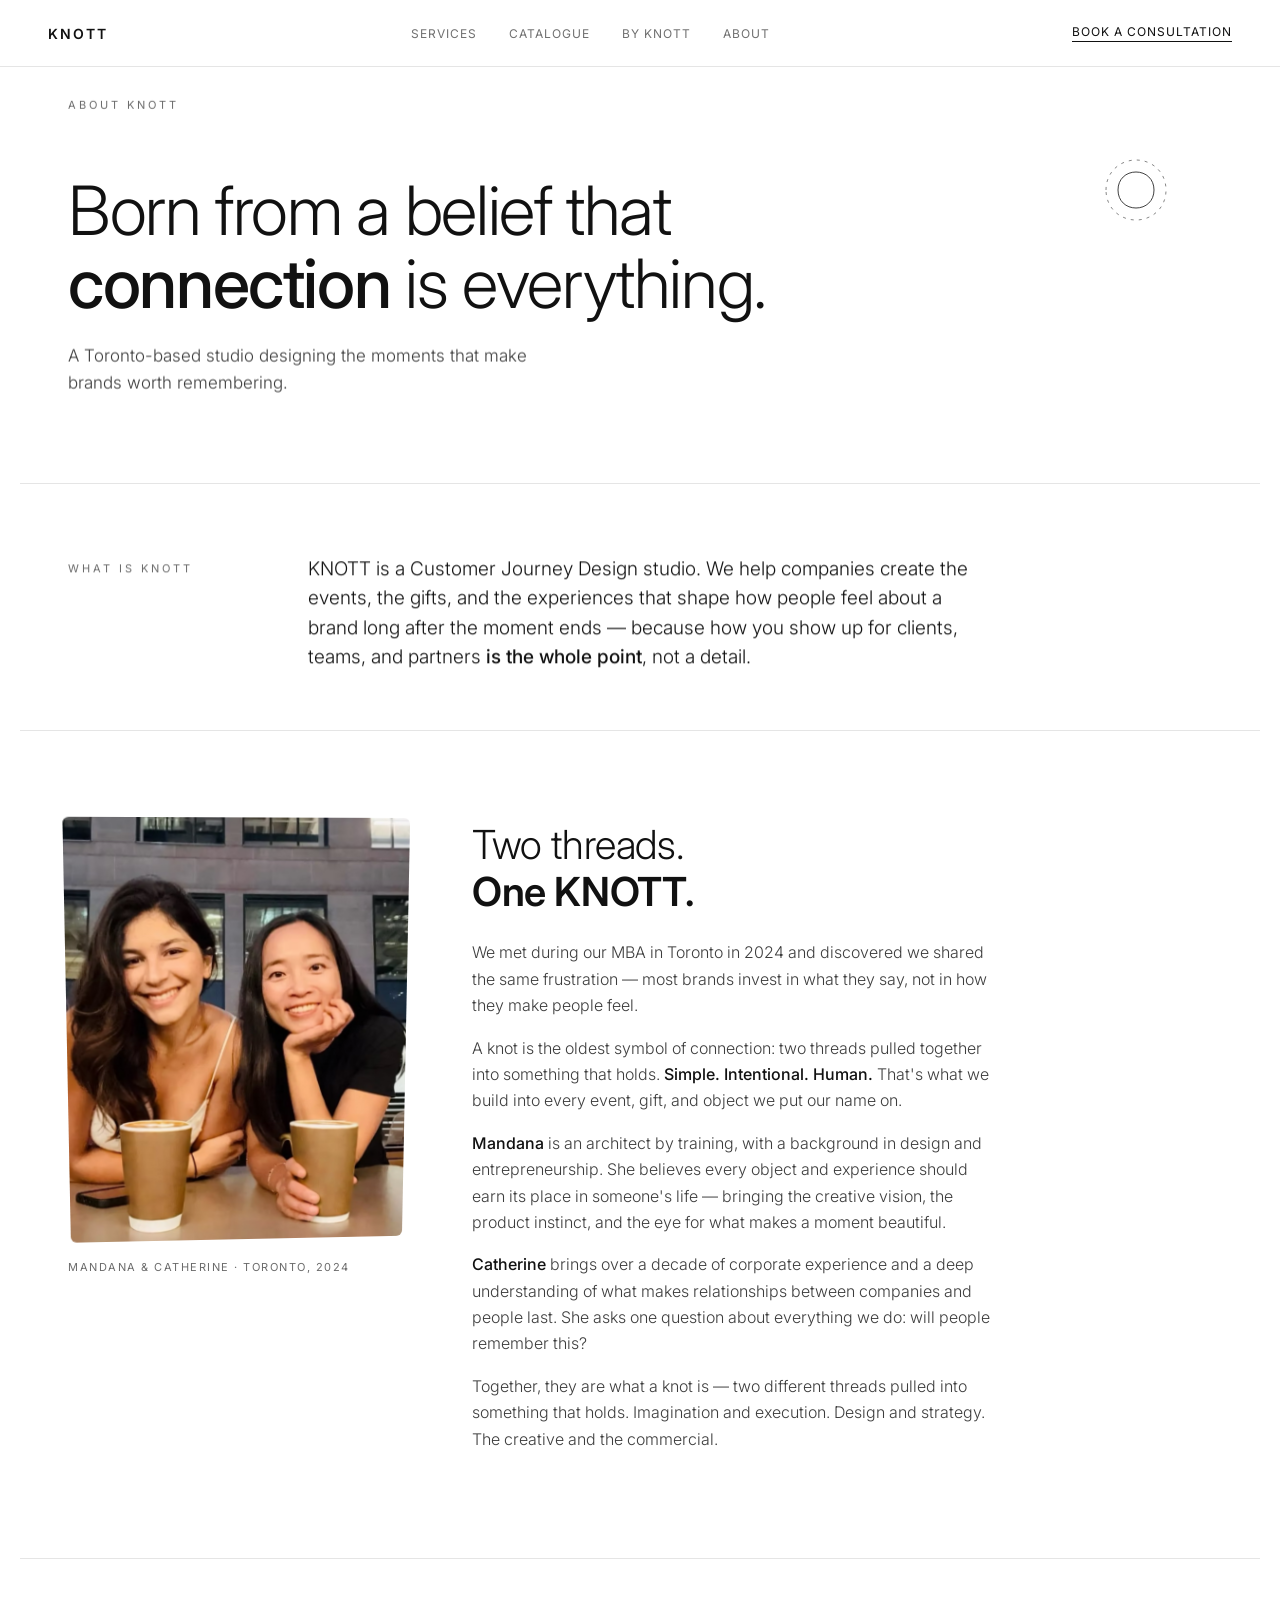
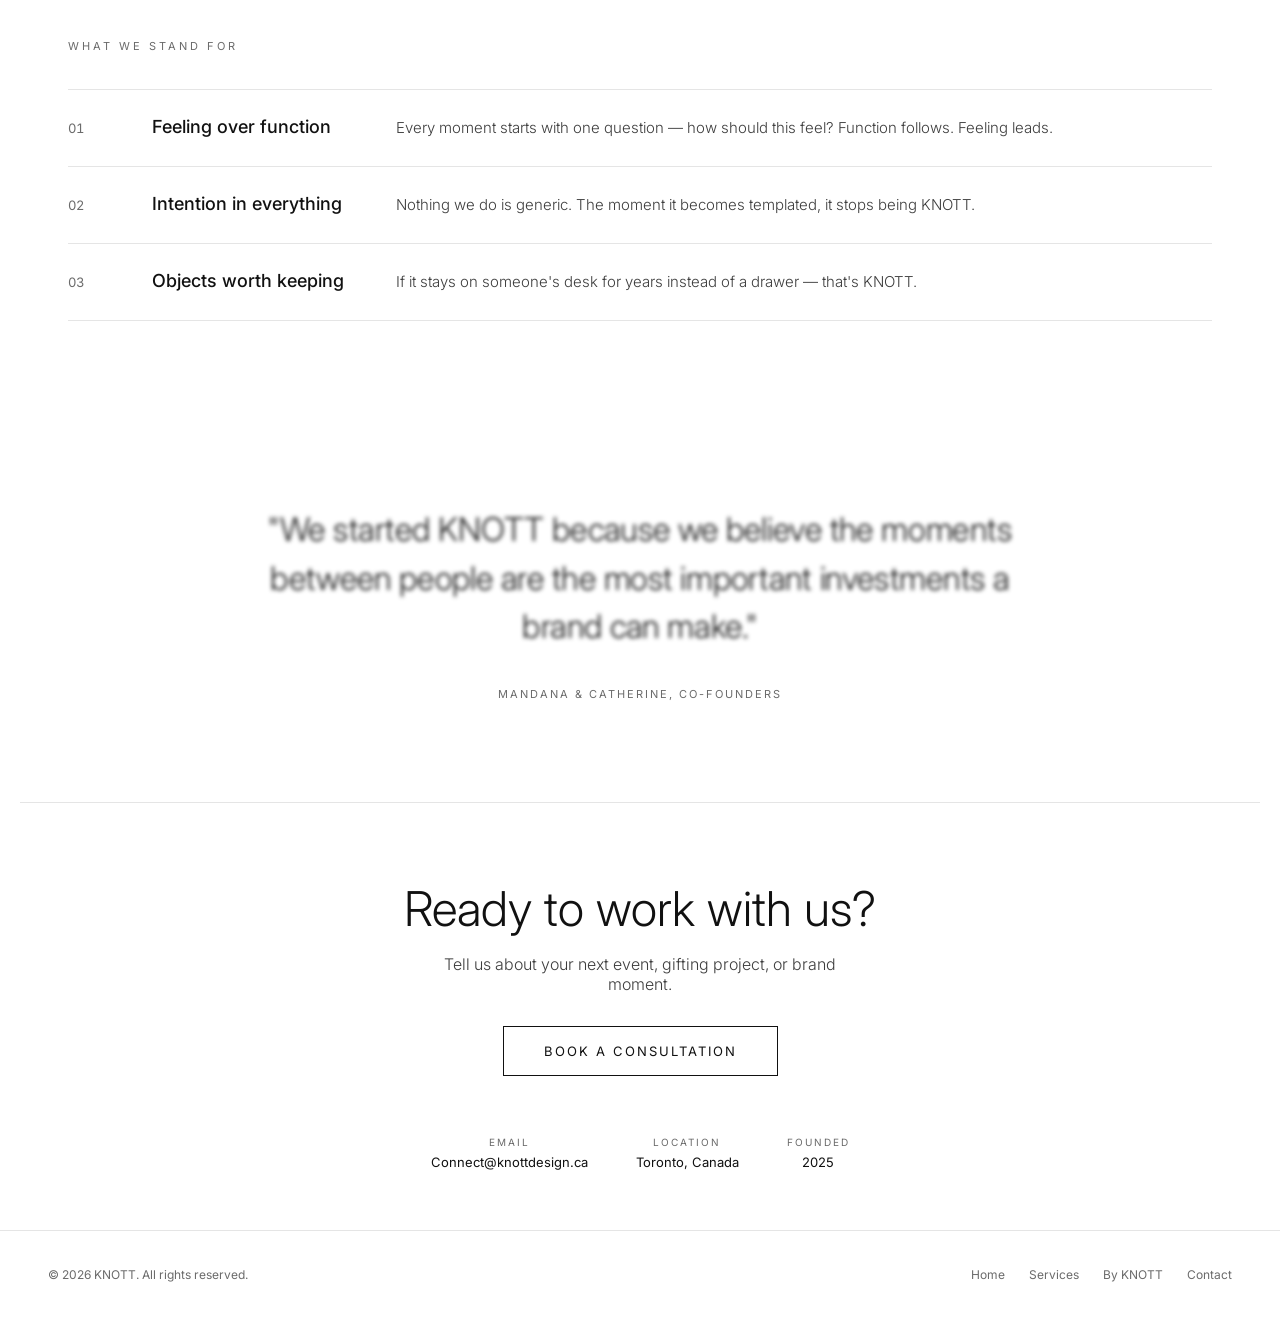
==== commit 46777049: "Add files via upload" ====
--- a/about.html
+++ b/about.html
@@ -385,15 +385,20 @@
       const frag = document.createDocumentFragment();
       node.childNodes.forEach(child=>{
         if(child.nodeType === 3){
-          child.textContent.split(' ').forEach((w,i,arr)=>{
-            if(w === '') return;
+          const parts = child.textContent.split(' ');
+          parts.forEach((w,i)=>{
+            if(w === ''){
+              // preserve the space itself (leading/trailing space around inline tags)
+              frag.appendChild(document.createTextNode(' '));
+              return;
+            }
             const span = document.createElement('span');
             span.className = 'hword';
             span.textContent = w;
             span.style.animationDelay = (wordIndex * 0.05) + 's';
             wordIndex++;
             frag.appendChild(span);
-            if(i < arr.length-1) frag.appendChild(document.createTextNode(' '));
+            if(i < parts.length-1) frag.appendChild(document.createTextNode(' '));
           });
         } else {
           const clone = child.cloneNode(false);
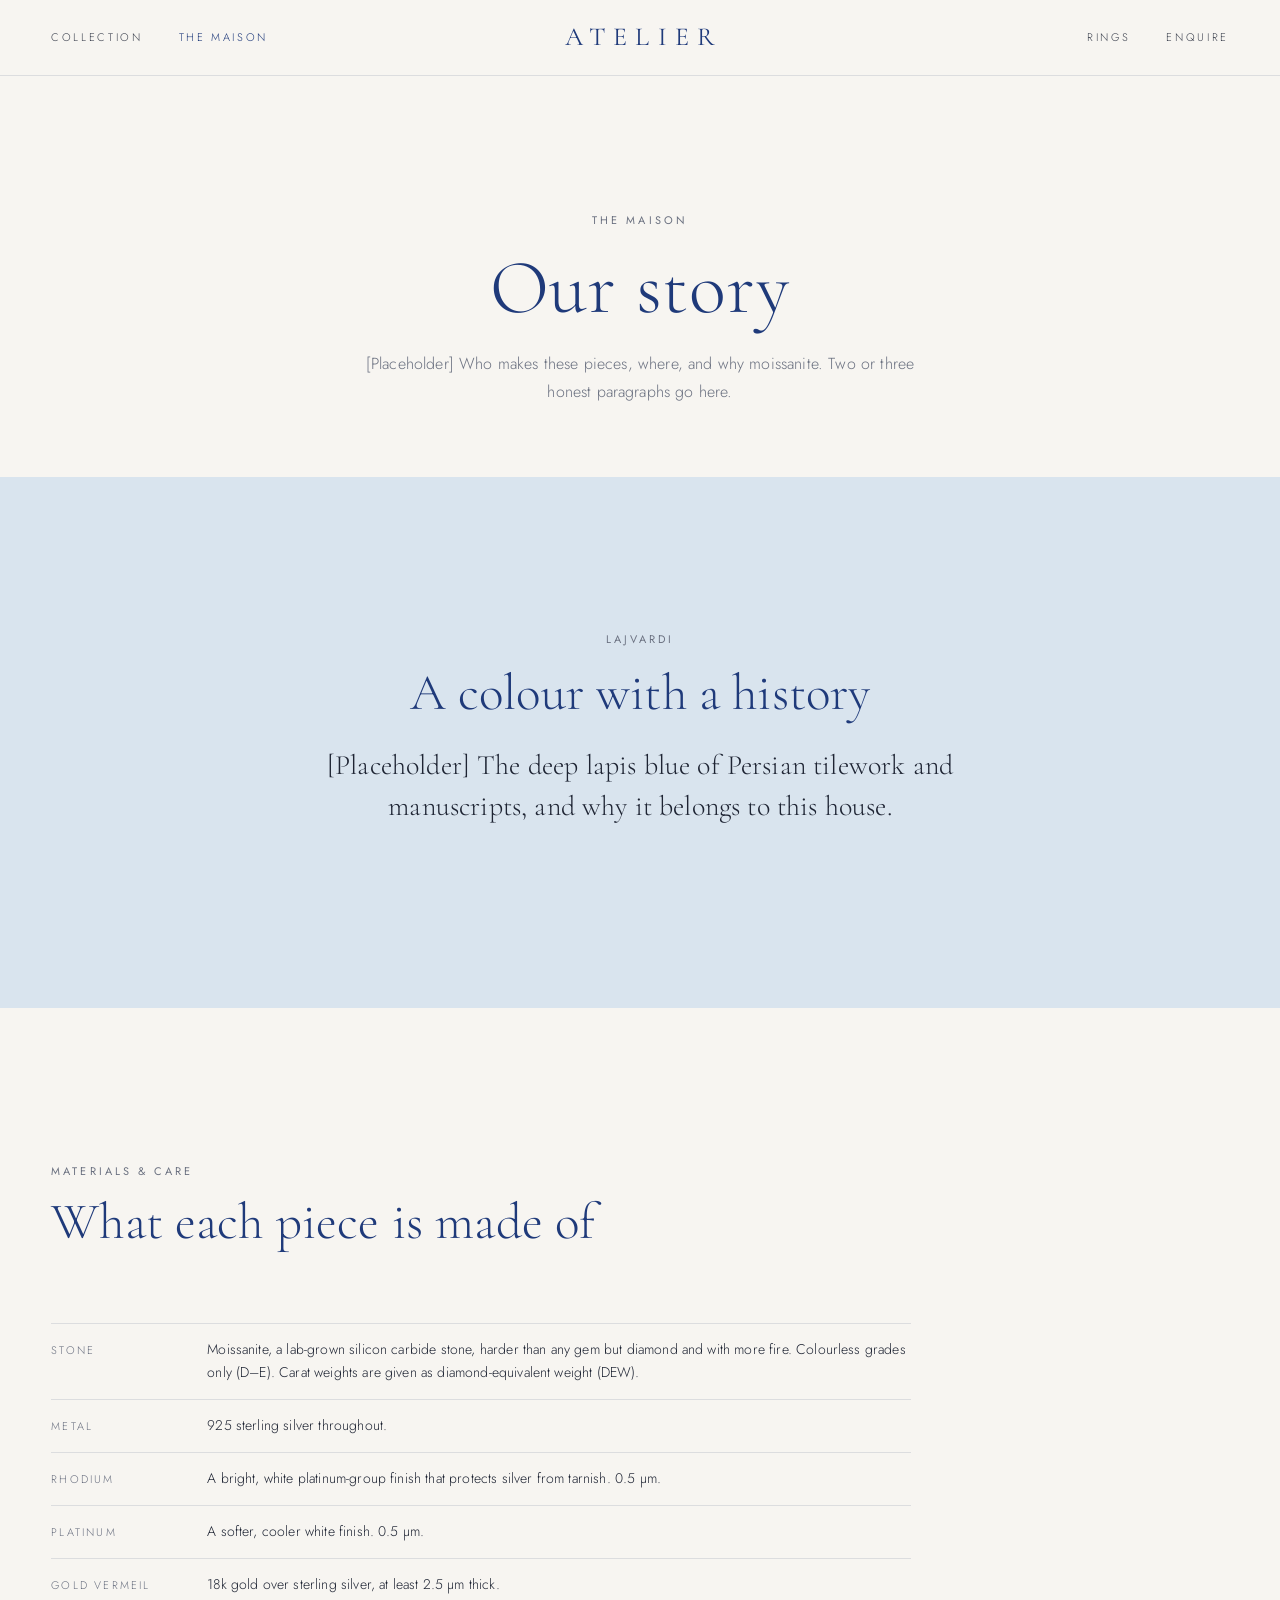
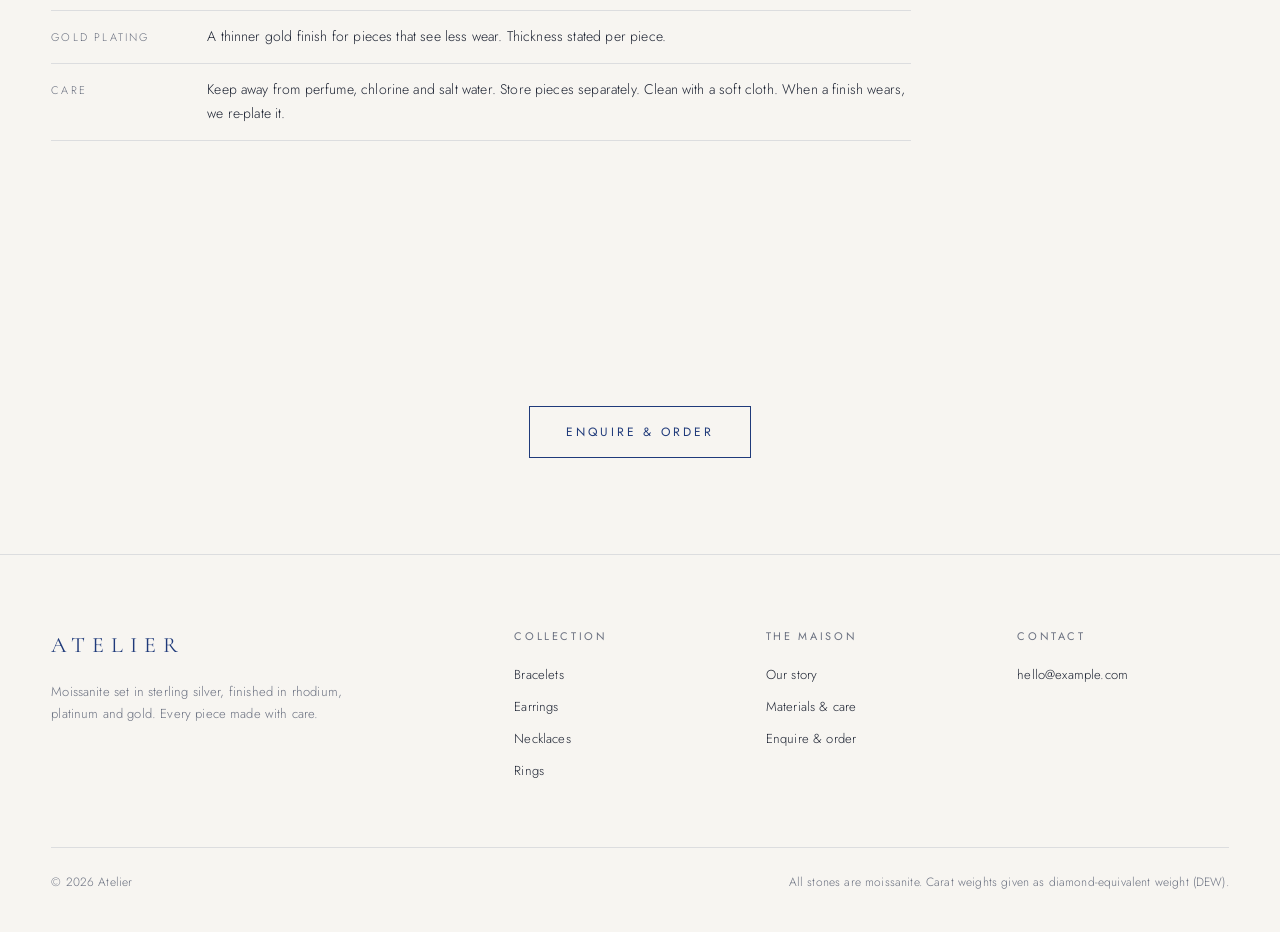
==== commit 111e68fa: "Start new jewelry showcase site, replacing the old KNOTT site Home, collection, piece, about and enq" ====
--- a/about.html
+++ b/about.html
@@ -1,560 +1,116 @@
-<!DOCTYPE html>
+<!doctype html>
 <html lang="en">
 <head>
-<meta charset="UTF-8"/>
-<meta name="viewport" content="width=device-width, initial-scale=1.0"/>
-<title>About — KNOTT</title>
-<meta name="description" content="KNOTT is a Toronto-based studio designing the moments that make brands worth remembering. Founded by Mandana and Catherine."/>
-<meta name="color-scheme" content="light"/>
-<meta name="theme-color" content="#FFFFFF"/>
-<style>
-  @import url('https://fonts.googleapis.com/css2?family=Inter:wght@200;300;400;500;600&display=swap');
+<meta charset="utf-8">
+<meta name="viewport" content="width=device-width, initial-scale=1">
+<title>The Maison — {brand}</title>
+<meta name="description" content="Our story, materials and care.">
+<meta name="theme-color" content="#F7F5F1">
+<link rel="icon" href="data:,">
+<link rel="preconnect" href="https://fonts.googleapis.com">
+<link rel="preconnect" href="https://fonts.gstatic.com" crossorigin>
+<link href="https://fonts.googleapis.com/css2?family=Cormorant+Garamond:ital,wght@0,300;0,400;1,300&family=Jost:wght@300;400&display=swap" rel="stylesheet">
+<link rel="stylesheet" href="assets/css/site.css">
+</head>
+<body>
+<header class="header" data-solid>
+  <div class="wrap header__inner">
+    <nav class="nav" aria-label="Primary">
+      <a href="collection.html">Collection</a>
+      <a href="about.html" aria-current="page">The Maison</a>
+    </nav>
+    <button class="menu-btn" type="button" aria-label="Menu" aria-expanded="false" aria-controls="mobile-menu"><span></span><span></span></button>
+    <a class="brand" href="index.html" data-brand>Atelier</a>
+    <nav class="nav nav--right" aria-label="Secondary">
+      <a href="collection.html?c=rings">Rings</a>
+      <a href="enquire.html">Enquire</a>
+    </nav>
+  </div>
+</header>
+<div class="mobile-menu" id="mobile-menu" aria-hidden="true">
+  <a href="collection.html">Collection</a>
+  <a href="collection.html?c=bracelets">Bracelets</a>
+  <a href="collection.html?c=earrings">Earrings</a>
+  <a href="collection.html?c=necklaces">Necklaces</a>
+  <a href="collection.html?c=rings">Rings</a>
+  <a href="about.html">The Maison</a>
+  <a href="enquire.html">Enquire</a>
+</div>
+<main>
+  <section class="page-head wrap">
+    <p class="overline reveal">The Maison</p>
+    <h1 class="reveal" style="--d:.1s">Our story</h1>
+    <p class="reveal" style="--d:.2s">[Placeholder] Who makes these pieces, where, and why moissanite. Two or three honest paragraphs go here.</p>
+  </section>
 
-  :root{
-    --white:#FFFFFF;
-    --ink:#111111;
-    --grey:#3D3D3D;
-    --taupe:#6B6B6B;
-    --hair:rgba(0,0,0,0.1);
-    --ease:cubic-bezier(.16,1,.3,1);
-  }
+  <section class="section sky">
+    <div class="wrap statement">
+      <p class="overline reveal">Lajvardi</p>
+      <h2 class="reveal" style="--d:.1s;margin-top:16px">A colour with a history</h2>
+      <p class="lede reveal" style="--d:.2s">[Placeholder] The deep lapis blue of Persian tilework and manuscripts, and why it belongs to this house.</p>
+    </div>
+  </section>
 
-  *{margin:0;padding:0;box-sizing:border-box;}
-  html{scroll-behavior:smooth;background:#FFFFFF;color-scheme:light only;}
-  body{
-    font-family:'Inter',sans-serif;
-    background:var(--white);
-    color:var(--ink);
-    -webkit-font-smoothing:antialiased;
-    overflow-x:hidden;
-    color-scheme:light only;
-  }
-  a{color:inherit;text-decoration:none;}
-  ::selection{background:#111;color:#fff;}
+  <section class="section" id="materials">
+    <div class="wrap">
+      <div class="section-head"><div class="reveal"><p class="overline">Materials &amp; care</p><h2>What each piece is made of</h2></div></div>
+      <dl class="specs reveal" style="max-width:860px">
+        <div><dt>Stone</dt><dd>Moissanite, a lab-grown silicon carbide stone, harder than any gem but diamond and with more fire. Colourless grades only (D–E). Carat weights are given as diamond-equivalent weight (DEW).</dd></div>
+        <div><dt>Metal</dt><dd>925 sterling silver throughout.</dd></div>
+        <div><dt>Rhodium</dt><dd>A bright, white platinum-group finish that protects silver from tarnish. 0.5 µm.</dd></div>
+        <div><dt>Platinum</dt><dd>A softer, cooler white finish. 0.5 µm.</dd></div>
+        <div><dt>Gold vermeil</dt><dd>18k gold over sterling silver, at least 2.5 µm thick.</dd></div>
+        <div><dt>Gold plating</dt><dd>A thinner gold finish for pieces that see less wear. Thickness stated per piece.</dd></div>
+        <div><dt>Care</dt><dd>Keep away from perfume, chlorine and salt water. Store pieces separately. Clean with a soft cloth. When a finish wears, we re-plate it.</dd></div>
+      </dl>
+    </div>
+  </section>
 
-  /* ───────────────── LOAD INTRO ───────────────── */
-  #loadIntro{
-    position:fixed;inset:0;z-index:9999;
-    background:#fff;
-    display:flex;align-items:center;justify-content:center;
-    transition:opacity .7s var(--ease), visibility .7s var(--ease);
-  }
-  #loadIntro.done{opacity:0;visibility:hidden;pointer-events:none;}
-  .intro-line{
-    width:1px;height:0;
-    background:#111;
-    animation:introGrow 0.9s var(--ease) forwards;
-  }
-  @keyframes introGrow{
-    0%{height:0;}
-    60%{height:80px;}
-    100%{height:0;}
-  }
-  body.loading{overflow:hidden;}
-
-  /* ───────────────── NAV ───────────────── */
-  nav{
-    position:fixed;top:0;left:0;right:0;z-index:100;
-    display:flex;align-items:center;justify-content:space-between;
-    padding:24px 48px;
-    background:rgba(255,255,255,0.88);
-    backdrop-filter:blur(10px);
-    border-bottom:1px solid var(--hair);
-  }
-  .nav-logo{font-size:14px;font-weight:600;letter-spacing:2px;}
-  .nav-links{display:flex;gap:32px;font-size:12px;letter-spacing:1px;text-transform:uppercase;}
-  .nav-links a{opacity:0.6;transition:opacity .25s var(--ease);}
-  .nav-links a:hover{opacity:1;}
-  .nav-cta{font-size:12px;letter-spacing:1px;text-transform:uppercase;border-bottom:1px solid currentColor;padding-bottom:2px;}
-  @media (max-width:768px){.nav-links{display:none;}nav{padding:18px 24px;}}
-
-  /* ───────────────── REVEAL (progressive enhancement) ───────────────── */
-  .reveal{opacity:1;transform:translateY(0);}
-  .js-ready .reveal{opacity:0;transform:translateY(24px);transition:opacity .8s var(--ease),transform .8s var(--ease);}
-  .js-ready .reveal.in{opacity:1;transform:translateY(0);}
-
-  /* ───────────────── HERO — compact, not a full screen of nothing ───────────────── */
-  .hero{
-    padding:140px 48px 80px;
-    position:relative;
-    max-width:1240px;
-    margin:0 auto;
-  }
-  .hero-mark{display:flex;align-items:center;gap:8px;margin-bottom:32px;}
-  .hero-mark img{height:28px;width:auto;}
-  .eyebrow{font-size:11px;letter-spacing:3px;text-transform:uppercase;color:var(--taupe);margin-bottom:20px;}
-  .hero h1{
-    font-size:clamp(34px,5.4vw,68px);
-    font-weight:300;line-height:1.08;letter-spacing:-0.02em;
-    max-width:820px;
-  }
-  .hero h1 em{font-style:normal;font-weight:500;}
-  .hero h1 .hword{
-    display:inline-block;
-    filter:blur(8px);
-    opacity:0;
-    transform:translateY(14px);
-    animation:focusPull .9s var(--ease) forwards;
-  }
-  @keyframes focusPull{
-    to{filter:blur(0);opacity:1;transform:translateY(0);}
-  }
-  .hero-sub{
-    margin-top:28px;font-size:17px;font-weight:300;color:var(--grey);
-    max-width:460px;line-height:1.6;
-  }
-  .parallax-slow{will-change:transform;}
-  .parallax-fast{will-change:transform;}
-
-  /* cursor-reactive knot — the one signature interactive moment */
-  .hero-knot-wrap{
-    position:absolute;
-    top:130px;right:64px;
-    width:120px;height:120px;
-    pointer-events:none;
-  }
-  @media (max-width:900px){.hero-knot-wrap{display:none;}}
-  #knotSvg path{transition:transform .4s var(--ease);}
-
-  /* ───────────────── INTRO STRIP — short, not a whole screen ───────────────── */
-  .intro{
-    padding:64px 48px;
-    max-width:1240px;
-    margin:0 auto;
-    border-top:1px solid var(--hair);
-    border-bottom:1px solid var(--hair);
-    display:grid;
-    grid-template-columns:200px 1fr;
-    gap:40px;
-  }
-  .intro p{font-size:19px;font-weight:300;line-height:1.55;color:var(--ink);max-width:680px;}
-  .intro p strong{font-weight:500;}
-  @media (max-width:768px){.intro{grid-template-columns:1fr;gap:16px;}}
-
-  /* ───────────────── PHOTO + TEXT SPLIT — actual asset, real size ───────────────── */
-  .split{
-    max-width:1240px;
-    margin:0 auto;
-    padding:90px 48px;
-    display:grid;
-    grid-template-columns:340px 1fr;
-    gap:64px;
-    align-items:center;
-  }
-  .split-photo-col{
-    position:sticky;
-    top:120px;
-    align-self:start;
-    perspective:1200px;
-  }
-  .split-photo{
-    position:relative;
-    border-radius:6px;
-    overflow:hidden;
-    aspect-ratio:4/5;
-    width:100%;
-    transform-style:preserve-3d;
-    will-change:transform;
-  }
-  .split-photo img{
-    width:110%;height:110%;object-fit:cover;
-    margin:-5%;
-    filter:grayscale(6%) contrast(1.02);
-    transition:filter .4s var(--ease);
-  }
-  .split-caption{
-    margin-top:14px;font-size:11px;letter-spacing:1.5px;text-transform:uppercase;color:var(--taupe);
-  }
-  .split-text h2{
-    font-size:clamp(26px,3.4vw,40px);font-weight:300;line-height:1.18;letter-spacing:-0.01em;margin-bottom:24px;
-  }
-  .split-text h2 strong{font-weight:600;}
-  .split-text p{font-size:16px;font-weight:300;line-height:1.65;color:var(--grey);max-width:520px;margin-bottom:16px;}
-  .split-text p strong{font-weight:500;color:var(--ink);}
-  @media (max-width:768px){
-    .split{grid-template-columns:1fr;gap:32px;padding:64px 24px;}
-    .split-photo{max-width:280px;}
-    .split-photo-col{position:static;}
-  }
-
-  /* ───────────────── BELIEFS — compact hairline rows ───────────────── */
-  .beliefs{max-width:1240px;margin:0 auto;padding:80px 48px;border-top:1px solid var(--hair);}
-  .beliefs-eyebrow{font-size:11px;letter-spacing:3px;text-transform:uppercase;color:var(--taupe);margin-bottom:36px;}
-  .belief-row{
-    display:grid;grid-template-columns:60px 220px 1fr;gap:24px;
-    padding:26px 0;border-top:1px solid var(--hair);align-items:baseline;
-    opacity:0;
-    transition:opacity .7s var(--ease), transform .7s var(--ease);
-  }
-  .belief-row.from-left{transform:translateX(-40px);}
-  .belief-row.from-right{transform:translateX(40px);}
-  .belief-row.in{opacity:1;transform:translateX(0);}
-  .belief-row:last-child{border-bottom:1px solid var(--hair);}
-  .belief-num{font-size:13px;color:var(--taupe);font-variant-numeric:tabular-nums;}
-  .belief-title{font-size:18px;font-weight:500;}
-  .belief-text{font-size:15px;font-weight:300;line-height:1.6;color:var(--grey);}
-  @media (max-width:768px){
-    .belief-row{grid-template-columns:1fr;gap:6px;}
-    .belief-num{order:1;}
-  }
-
-  /* ───────────────── QUOTE — compact ───────────────── */
-  .quote{
-    max-width:900px;margin:0 auto;padding:100px 48px;text-align:center;
-    transition:background .6s var(--ease);
-  }
-  .quote blockquote{
-    font-size:clamp(22px,3vw,34px);font-weight:300;line-height:1.5;margin-bottom:28px;
-    transform:scale(0.96);
-    filter:blur(2px);
-    transition:transform .4s var(--ease), filter .4s var(--ease);
-  }
-  .quote blockquote.focused{transform:scale(1);filter:blur(0);}
-  .quote blockquote .word{
-    display:inline-block;
-    opacity:0.12;
-    transition:opacity .5s linear;
-  }
-  .quote blockquote .word.lit{opacity:1;}
-  .quote cite{font-size:11px;letter-spacing:2px;text-transform:uppercase;color:var(--taupe);font-style:normal;opacity:0;transition:opacity .6s var(--ease);}
-  .quote cite.in{opacity:1;}
-
-  /* ───────────────── CTA ───────────────── */
-  .cta{
-    max-width:1240px;margin:0 auto;padding:80px 48px 60px;
-    border-top:1px solid var(--hair);
-    text-align:center;
-  }
-  .cta h2{font-size:clamp(28px,4vw,48px);font-weight:300;line-height:1.1;margin-bottom:18px;}
-  .cta p{font-size:16px;font-weight:300;color:var(--grey);max-width:440px;margin:0 auto 32px;}
-  .cta-btn{
-    display:inline-block;padding:16px 40px;border:1px solid var(--ink);
-    font-size:13px;letter-spacing:2px;text-transform:uppercase;
-    position:relative;overflow:hidden;
-    transition:transform .25s var(--ease), color .4s var(--ease);
-    z-index:1;
-  }
-  .cta-btn::before{
-    content:'';
-    position:absolute;
-    left:0;bottom:0;right:0;
-    height:0%;
-    background:var(--ink);
-    transition:height .35s var(--ease);
-    z-index:-1;
-  }
-  .cta-btn:hover::before{height:100%;}
-  .cta-btn:hover{color:#fff;}
-  .meta-row{display:flex;gap:48px;justify-content:center;margin-top:56px;flex-wrap:wrap;}
-  .meta-label{font-size:10px;letter-spacing:2px;text-transform:uppercase;color:var(--taupe);margin-bottom:6px;}
-  .meta-value{font-size:13px;}
-
-  footer{
-    padding:36px 48px;border-top:1px solid var(--hair);
-    display:flex;justify-content:space-between;align-items:center;
-    font-size:12px;color:var(--taupe);flex-wrap:wrap;gap:16px;
-  }
-  .footer-links{display:flex;gap:24px;}
-</style>
-</head>
-<body class="loading">
-
-<div id="loadIntro"><div class="intro-line"></div></div>
-
-<nav>
-  <a href="index.html" class="nav-logo">KNOTT</a>
-  <div class="nav-links">
-    <a href="services.html">Services</a>
-    <a href="catalogue.html">Catalogue</a>
-    <a href="byknott.html">By KNOTT</a>
-    <a href="about.html">About</a>
-  </div>
-  <a href="contact.html" class="nav-cta">Book a Consultation</a>
-</nav>
-
-<!-- HERO -->
-<section class="hero">
-  <div class="eyebrow reveal parallax-fast" id="heroEyebrow">About KNOTT</div>
-  <h1 id="heroHeadline">Born from a belief that <em>connection</em> is everything.</h1>
-  <p class="hero-sub reveal parallax-slow" id="heroSub">A Toronto-based studio designing the moments that make brands worth remembering.</p>
-
-  <div class="hero-knot-wrap" id="knotWrap">
-    <svg id="knotSvg" width="120" height="120" viewBox="0 0 120 120" fill="none">
-      <path d="M30 60C30 42 44 30 60 30C76 30 90 42 90 60C90 78 76 90 60 90C44 90 30 78 30 60Z" stroke="#111" stroke-width="1" stroke-dasharray="3 5" opacity="0.5"/>
-      <path d="M42 60C42 49 50 42 60 42C70 42 78 49 78 60C78 71 70 78 60 78C50 78 42 71 42 60Z" stroke="#111" stroke-width="1" opacity="0.8"/>
-    </svg>
-  </div>
-</section>
-
-<!-- INTRO STRIP -->
-<section class="intro">
-  <div class="eyebrow reveal parallax-fast" style="margin:0;">What is KNOTT</div>
-  <p class="reveal parallax-slow">KNOTT is a Customer Journey Design studio. We help companies create the events, the gifts, and the experiences that shape how people feel about a brand long after the moment ends — because how you show up for clients, teams, and partners <strong>is the whole point</strong>, not a detail.</p>
-</section>
-
-<!-- PHOTO + TEXT SPLIT -->
-<section class="split reveal">
-  <div class="split-photo-col" id="photoCol">
-    <div class="split-photo" id="splitPhoto">
-      <img src="founders.jpg" alt="Mandana and Catherine — Co-founders of KNOTT"/>
+  <section class="section--tight">
+    <div class="wrap center reveal">
+      <a class="btn" href="enquire.html">Enquire &amp; order</a>
     </div>
-    <div class="split-caption">Mandana &amp; Catherine · Toronto, 2024</div>
-  </div>
-  <div class="split-text">
-    <h2>Two threads.<br/><strong>One KNOTT.</strong></h2>
-    <p>We met during our MBA in Toronto in 2024 and discovered we shared the same frustration — most brands invest in what they say, not in how they make people feel.</p>
-    <p>A knot is the oldest symbol of connection: two threads pulled together into something that holds. <strong>Simple. Intentional. Human.</strong> That's what we build into every event, gift, and object we put our name on.</p>
-    <p><strong>Mandana</strong> is an architect by training, with a background in design and entrepreneurship. She believes every object and experience should earn its place in someone's life — bringing the creative vision, the product instinct, and the eye for what makes a moment beautiful.</p>
-    <p><strong>Catherine</strong> brings over a decade of corporate experience and a deep understanding of what makes relationships between companies and people last. She asks one question about everything we do: will people remember this?</p>
-    <p>Together, they are what a knot is — two different threads pulled into something that holds. Imagination and execution. Design and strategy. The creative and the commercial.</p>
-  </div>
-</section>
-
-<!-- BELIEFS -->
-<section class="beliefs">
-  <div class="beliefs-eyebrow reveal">What We Stand For</div>
-  <div class="belief-row from-left" data-num="1">
-    <div class="belief-num"><span class="count" data-target="1">00</span></div>
-    <div class="belief-title">Feeling over function</div>
-    <div class="belief-text">Every moment starts with one question — how should this feel? Function follows. Feeling leads.</div>
-  </div>
-  <div class="belief-row from-right" data-num="2">
-    <div class="belief-num"><span class="count" data-target="2">00</span></div>
-    <div class="belief-title">Intention in everything</div>
-    <div class="belief-text">Nothing we do is generic. The moment it becomes templated, it stops being KNOTT.</div>
-  </div>
-  <div class="belief-row from-left" data-num="3">
-    <div class="belief-num"><span class="count" data-target="3">00</span></div>
-    <div class="belief-title">Objects worth keeping</div>
-    <div class="belief-text">If it stays on someone's desk for years instead of a drawer — that's KNOTT.</div>
-  </div>
-</section>
-
-<!-- QUOTE -->
-<section class="quote">
-  <blockquote id="quoteText">"We started KNOTT because we believe the moments between people are the most important investments a brand can make."</blockquote>
-  <cite id="quoteCite">Mandana &amp; Catherine, Co-founders</cite>
-</section>
-
-<!-- CTA -->
-<section class="cta">
-  <h2 class="reveal">Ready to work with us?</h2>
-  <p class="reveal">Tell us about your next event, gifting project, or brand moment.</p>
-  <a href="contact.html" class="cta-btn reveal">Book a Consultation</a>
-  <div class="meta-row reveal">
-    <div><div class="meta-label">Email</div><div class="meta-value">Connect@knottdesign.ca</div></div>
-    <div><div class="meta-label">Location</div><div class="meta-value">Toronto, Canada</div></div>
-    <div><div class="meta-label">Founded</div><div class="meta-value">2025</div></div>
-  </div>
-</section>
-
-<footer>
-  <div>© 2026 KNOTT. All rights reserved.</div>
-  <div class="footer-links">
-    <a href="index.html">Home</a>
-    <a href="services.html">Services</a>
-    <a href="byknott.html">By KNOTT</a>
-    <a href="contact.html">Contact</a>
+  </section>
+</main>
+<footer class="footer">
+  <div class="wrap">
+    <div class="footer__grid">
+      <div>
+        <a class="brand" href="index.html" data-brand>Atelier</a>
+        <p style="max-width:340px;color:var(--muted)">Moissanite set in sterling silver, finished in rhodium, platinum and gold. Every piece made with care.</p>
+      </div>
+      <div>
+        <h4>Collection</h4>
+        <ul>
+          <li><a href="collection.html?c=bracelets">Bracelets</a></li>
+          <li><a href="collection.html?c=earrings">Earrings</a></li>
+          <li><a href="collection.html?c=necklaces">Necklaces</a></li>
+          <li><a href="collection.html?c=rings">Rings</a></li>
+        </ul>
+      </div>
+      <div>
+        <h4>The Maison</h4>
+        <ul>
+          <li><a href="about.html">Our story</a></li>
+          <li><a href="about.html#materials">Materials &amp; care</a></li>
+          <li><a href="enquire.html">Enquire &amp; order</a></li>
+        </ul>
+      </div>
+      <div>
+        <h4>Contact</h4>
+        <ul>
+          <li><a data-email href="#">hello@example.com</a></li>
+          <li><a data-instagram href="#" target="_blank" rel="noopener">Instagram</a></li>
+        </ul>
+      </div>
+    </div>
+    <div class="footer__base">
+      <span>© <span data-year></span> <span data-brand>Atelier</span></span>
+      <span>All stones are moissanite. Carat weights given as diamond-equivalent weight (DEW).</span>
+    </div>
   </div>
 </footer>
-
-<script>
-  document.documentElement.classList.add('js-ready');
-
-  /* ---------- LOAD INTRO ---------- */
-  let introDone = false;
-  function finishIntro(){
-    if(introDone) return;
-    introDone = true;
-    document.getElementById('loadIntro').classList.add('done');
-    document.body.classList.remove('loading');
-    startHeroReveal();
-  }
-  window.addEventListener('load', ()=> setTimeout(finishIntro, 500));
-  setTimeout(finishIntro, 1800); // failsafe
-
-  /* ---------- HERO WORD REVEAL (focus pull) ---------- */
-  function startHeroReveal(){
-    const h1 = document.getElementById('heroHeadline');
-    const html = h1.innerHTML;
-    // split top-level text into word spans, preserving the <em> tag
-    const temp = document.createElement('div');
-    temp.innerHTML = html;
-    let wordIndex = 0;
-    function wrapWords(node){
-      const frag = document.createDocumentFragment();
-      node.childNodes.forEach(child=>{
-        if(child.nodeType === 3){
-          const parts = child.textContent.split(' ');
-          parts.forEach((w,i)=>{
-            if(w === ''){
-              // preserve the space itself (leading/trailing space around inline tags)
-              frag.appendChild(document.createTextNode(' '));
-              return;
-            }
-            const span = document.createElement('span');
-            span.className = 'hword';
-            span.textContent = w;
-            span.style.animationDelay = (wordIndex * 0.05) + 's';
-            wordIndex++;
-            frag.appendChild(span);
-            if(i < parts.length-1) frag.appendChild(document.createTextNode(' '));
-          });
-        } else {
-          const clone = child.cloneNode(false);
-          clone.appendChild(wrapWords(child));
-          frag.appendChild(clone);
-        }
-      });
-      return frag;
-    }
-    h1.innerHTML = '';
-    h1.appendChild(wrapWords(temp));
-    document.querySelectorAll('.reveal').forEach(el=>{
-      if(!el.closest('#heroHeadline')) el.classList.add('in');
-    });
-  }
-
-  /* ---------- SCROLL REVEALS (generic) ---------- */
-  const reveals = document.querySelectorAll('.reveal');
-  if('IntersectionObserver' in window){
-    const io = new IntersectionObserver((entries)=>{
-      entries.forEach(e=>{
-        if(e.isIntersecting){ e.target.classList.add('in'); io.unobserve(e.target); }
-      });
-    },{threshold:0.12, rootMargin:'0px 0px -40px 0px'});
-    reveals.forEach((el,i)=>{ el.style.transitionDelay=(i%3)*0.06+'s'; io.observe(el); });
-  } else {
-    reveals.forEach(el=>el.classList.add('in'));
-  }
-
-  /* ---------- BELIEF ROWS: slide-in + count-up ---------- */
-  const beliefRows = document.querySelectorAll('.belief-row');
-  if('IntersectionObserver' in window){
-    const beliefIO = new IntersectionObserver((entries)=>{
-      entries.forEach(e=>{
-        if(e.isIntersecting){
-          e.target.classList.add('in');
-          const counter = e.target.querySelector('.count');
-          if(counter && !counter.dataset.done){
-            counter.dataset.done = '1';
-            const target = parseInt(counter.dataset.target,10);
-            let cur = 0;
-            const step = ()=>{
-              cur++;
-              counter.textContent = String(cur).padStart(2,'0');
-              if(cur < target) requestAnimationFrame(step);
-            };
-            step();
-          }
-          beliefIO.unobserve(e.target);
-        }
-      });
-    },{threshold:0.3});
-    beliefRows.forEach(row=>beliefIO.observe(row));
-  } else {
-    beliefRows.forEach(row=>{
-      row.classList.add('in');
-      const c = row.querySelector('.count');
-      if(c) c.textContent = String(c.dataset.target).padStart(2,'0');
-    });
-  }
-
-  /* ---------- CURSOR-REACTIVE + SCROLL-SCALING KNOT ---------- */
-  const knotWrap = document.getElementById('knotWrap');
-  const knotSvg = document.getElementById('knotSvg');
-  if(knotWrap){
-    document.addEventListener('mousemove', (e)=>{
-      const rect = knotWrap.getBoundingClientRect();
-      const cx = rect.left + rect.width/2;
-      const cy = rect.top + rect.height/2;
-      const dx = (e.clientX - cx) / 30;
-      const dy = (e.clientY - cy) / 30;
-      knotSvg.style.transform = `translate(${dx}px, ${dy}px) rotate(${dx*0.6}deg) scale(${1 + Math.min(window.scrollY/4000,0.4)})`;
-    });
-  }
-
-  /* ---------- PARALLAX (hero + intro) ---------- */
-  const slowEls = document.querySelectorAll('.parallax-slow');
-  const fastEls = document.querySelectorAll('.parallax-fast');
-
-  /* ---------- PHOTO 3D TILT ---------- */
-  const splitPhoto = document.getElementById('splitPhoto');
-  const photoCol = document.getElementById('photoCol');
-
-  /* ---------- QUOTE: word reveal + focus blur ---------- */
-  const quoteEl = document.getElementById('quoteText');
-  const citeEl = document.getElementById('quoteCite');
-  const quoteSection = document.querySelector('.quote');
-  let quoteWords = [];
-  if(quoteEl){
-    const text = quoteEl.textContent;
-    quoteEl.innerHTML = text.split(' ').map(w => `<span class="word">${w}</span>`).join(' ');
-    quoteWords = quoteEl.querySelectorAll('.word');
-  }
-
-  /* ---------- MASTER SCROLL HANDLER ---------- */
-  function onScroll(){
-    const sc = window.scrollY;
-    const vh = window.innerHeight;
-
-    slowEls.forEach(el=>{
-      const r = el.getBoundingClientRect();
-      if(r.bottom > 0 && r.top < vh){
-        el.style.transform = `translateY(${(r.top - vh*0.5) * 0.06}px)`;
-      }
-    });
-    fastEls.forEach(el=>{
-      const r = el.getBoundingClientRect();
-      if(r.bottom > 0 && r.top < vh){
-        el.style.transform = `translateY(${(r.top - vh*0.5) * 0.12}px)`;
-      }
-    });
-
-    if(splitPhoto && photoCol){
-      const r = photoCol.getBoundingClientRect();
-      const centerOffset = (r.top + r.height/2 - vh/2) / vh;
-      const tiltX = Math.max(-8, Math.min(8, centerOffset * 14));
-      splitPhoto.style.transform = `rotateX(${-tiltX}deg) rotateY(${tiltX*0.5}deg)`;
-    }
-
-    if(quoteEl){
-      const rect = quoteEl.getBoundingClientRect();
-      const start = vh * 0.85;
-      const end = vh * 0.35;
-      const total = rect.top - end;
-      const range = start - end;
-      let progress = 1 - (total / range);
-      progress = Math.max(0, Math.min(1, progress));
-      const litCount = Math.floor(progress * quoteWords.length);
-      quoteWords.forEach((w,i)=> w.classList.toggle('lit', i < litCount));
-      quoteEl.classList.toggle('focused', progress > 0.15);
-      if(progress > 0.9) citeEl.classList.add('in');
-      if(quoteSection) quoteSection.style.background = progress > 0.1 ? '#F7F5F2' : '#FFFFFF';
-    }
-
-    if(knotWrap){
-      knotWrap.style.transform = `scale(${1 + Math.min(sc/3000, 0.3)})`;
-    }
-  }
-  window.addEventListener('scroll', onScroll, {passive:true});
-  window.addEventListener('resize', onScroll);
-  onScroll();
-
-  /* ---------- MAGNETIC CTA BUTTON ---------- */
-  const ctaBtn = document.querySelector('.cta-btn');
-  if(ctaBtn){
-    ctaBtn.addEventListener('mousemove', (e)=>{
-      const r = ctaBtn.getBoundingClientRect();
-      const x = (e.clientX - r.left - r.width/2) * 0.25;
-      const y = (e.clientY - r.top - r.height/2) * 0.25;
-      ctaBtn.style.transform = `translate(${x}px, ${y}px)`;
-    });
-    ctaBtn.addEventListener('mouseleave', ()=>{
-      ctaBtn.style.transform = 'translate(0,0)';
-    });
-  }
-</script>
-
+<script src="assets/js/pieces.js"></script>
+<script src="assets/js/site.js"></script>
 </body>
 </html>
--- a/assets/css/site.css
+++ b/assets/css/site.css
@@ -0,0 +1,347 @@
+/* ==========================================================
+   Palette & tokens
+   paper  — near-neutral off-white, only a breath of warmth
+   ink    — lajvardi (deep lapis), used like ink, not paint
+   sky    — dusty sky silk, for soft sections only
+   silver — fine lines and details
+   gold   — rare accent
+   ========================================================== */
+:root {
+  --paper: #F7F5F1;
+  --paper-2: #F0EDE7;
+  --ink: #1F3A7A;
+  --ink-deep: #142852;
+  --text: #1E2433;
+  --muted: #6B7180;
+  --sky: #D9E4EE;
+  --silver: #A8ADB4;
+  --line: #DCDDDF;
+  --gold: #B39A6B;
+
+  --serif: "Cormorant Garamond", "Times New Roman", serif;
+  --sans: "Jost", "Helvetica Neue", Arial, sans-serif;
+
+  --ease: cubic-bezier(.22, .61, .36, 1);
+  --slow: 1.4s;
+  --gutter: clamp(16px, 4vw, 56px);
+  --max: 1320px;
+  --header-h: 76px;
+}
+
+*, *::before, *::after { box-sizing: border-box; }
+html { -webkit-text-size-adjust: 100%; scroll-behavior: smooth; }
+body {
+  margin: 0;
+  background: var(--paper);
+  color: var(--text);
+  font-family: var(--sans);
+  font-weight: 300;
+  font-size: 16px;
+  line-height: 1.7;
+  letter-spacing: .01em;
+  -webkit-font-smoothing: antialiased;
+}
+img, svg, video { display: block; max-width: 100%; }
+a { color: inherit; text-decoration: none; }
+button { font: inherit; color: inherit; background: none; border: 0; cursor: pointer; }
+::selection { background: var(--sky); color: var(--ink-deep); }
+:focus-visible { outline: 1px solid var(--ink); outline-offset: 4px; }
+
+/* Smooth cross-page transitions where the browser supports them */
+@view-transition { navigation: auto; }
+::view-transition-old(root), ::view-transition-new(root) { animation-duration: .5s; }
+
+.wrap { width: 100%; max-width: var(--max); margin: 0 auto; padding: 0 var(--gutter); }
+
+/* ---------- Type ---------- */
+.overline {
+  font-family: var(--sans);
+  font-size: 11px;
+  font-weight: 400;
+  letter-spacing: .28em;
+  text-transform: uppercase;
+  color: var(--muted);
+}
+.display, h1, h2, h3 {
+  font-family: var(--serif);
+  font-weight: 300;
+  color: var(--ink);
+  line-height: 1.1;
+  margin: 0;
+}
+h1 { font-size: clamp(40px, 6vw, 84px); letter-spacing: .01em; }
+h2 { font-size: clamp(30px, 4vw, 52px); }
+h3 { font-size: clamp(20px, 2vw, 26px); }
+p { margin: 0 0 1em; }
+.lede { font-family: var(--serif); font-size: clamp(20px, 2.2vw, 28px); line-height: 1.45; color: var(--text); font-weight: 300; }
+
+/* ---------- Links & buttons ---------- */
+.link {
+  font-size: 12px;
+  letter-spacing: .22em;
+  text-transform: uppercase;
+  color: var(--ink);
+  position: relative;
+  padding-bottom: 6px;
+  display: inline-block;
+}
+.link::after {
+  content: "";
+  position: absolute; left: 0; right: 0; bottom: 0;
+  height: 1px; background: currentColor;
+  transform-origin: right; transform: scaleX(1);
+  transition: transform .7s var(--ease);
+}
+.link:hover::after { transform-origin: left; animation: underline .9s var(--ease); }
+@keyframes underline { 0% { transform: scaleX(0); } 100% { transform: scaleX(1); } }
+
+.btn {
+  display: inline-flex; align-items: center; justify-content: center; gap: 12px;
+  min-height: 52px; padding: 0 36px;
+  font-size: 12px; letter-spacing: .24em; text-transform: uppercase; font-weight: 400;
+  border: 1px solid var(--ink); color: var(--ink);
+  background: transparent;
+  transition: background .6s var(--ease), color .6s var(--ease);
+}
+.btn:hover { background: var(--ink); color: var(--paper); }
+.btn--solid { background: var(--ink); color: var(--paper); }
+.btn--solid:hover { background: var(--ink-deep); border-color: var(--ink-deep); }
+
+/* ---------- Header ---------- */
+.header {
+  position: fixed; inset: 0 0 auto 0; z-index: 50;
+  height: var(--header-h);
+  display: flex; align-items: center;
+  transition: background .6s var(--ease), border-color .6s var(--ease), transform .6s var(--ease);
+  border-bottom: 1px solid transparent;
+}
+.header.is-scrolled { background: rgba(247, 245, 241, .92); backdrop-filter: blur(10px); -webkit-backdrop-filter: blur(10px); border-color: var(--line); }
+.header.is-hidden { transform: translateY(-100%); }
+.header__inner { display: grid; grid-template-columns: 1fr auto 1fr; align-items: center; width: 100%; }
+.nav { display: flex; gap: 36px; }
+.nav a { font-size: 11px; letter-spacing: .24em; text-transform: uppercase; color: var(--text); opacity: .85; transition: opacity .4s; }
+.nav a:hover, .nav a[aria-current="page"] { opacity: 1; color: var(--ink); }
+.nav--right { justify-content: flex-end; }
+.brand {
+  font-family: var(--serif); font-size: 26px; letter-spacing: .32em; text-transform: uppercase;
+  color: var(--ink); font-weight: 400; padding-left: .32em; /* optically centre letter-spacing */
+}
+.menu-btn { display: none; width: 44px; height: 44px; position: relative; }
+.menu-btn span { position: absolute; left: 10px; right: 10px; height: 1px; background: var(--ink); transition: transform .5s var(--ease), opacity .3s; }
+.menu-btn span:nth-child(1) { top: 18px; }
+.menu-btn span:nth-child(2) { top: 26px; }
+.menu-open .menu-btn span:nth-child(1) { transform: translateY(4px) rotate(45deg); }
+.menu-open .menu-btn span:nth-child(2) { transform: translateY(-4px) rotate(-45deg); }
+
+.mobile-menu {
+  position: fixed; inset: 0; z-index: 40;
+  background: var(--paper);
+  display: flex; flex-direction: column; justify-content: center; gap: 28px;
+  padding: var(--header-h) var(--gutter) 40px;
+  opacity: 0; visibility: hidden;
+  transition: opacity .6s var(--ease), visibility .6s;
+}
+.mobile-menu a { font-family: var(--serif); font-size: 38px; color: var(--ink); line-height: 1.1; }
+.menu-open .mobile-menu { opacity: 1; visibility: visible; }
+.menu-open { overflow: hidden; }
+
+@media (max-width: 860px) {
+  .nav { display: none; }
+  .menu-btn { display: block; }
+  .header__inner { grid-template-columns: 44px 1fr 44px; }
+  .brand { text-align: center; font-size: 20px; }
+}
+
+/* ---------- Hero ---------- */
+.hero {
+  position: relative;
+  min-height: 100svh;
+  display: grid; place-items: center;
+  text-align: center;
+  overflow: hidden;
+  padding: var(--header-h) var(--gutter) 80px;
+}
+/* Slot for the future hero film. Add <video> inside .hero__media and class "hero--film" on .hero */
+.hero__media { position: absolute; inset: 0; z-index: 0; }
+.hero__media video { width: 100%; height: 100%; object-fit: cover; }
+.hero--film .hero__content { color: var(--paper); }
+.hero__content { position: relative; z-index: 1; max-width: 100%; }
+.hero__title {
+  font-family: var(--serif); font-weight: 300;
+  font-size: clamp(44px, 10vw, 136px);
+  letter-spacing: .2em; padding-left: .2em; white-space: nowrap;
+  text-transform: uppercase; color: var(--ink); line-height: 1;
+  margin: 28px 0 32px;
+}
+.hero__title .char { display: inline-block; opacity: 0; transform: translateY(.25em); filter: blur(6px); }
+.is-ready .hero__title .char {
+  animation: charIn 1.8s var(--ease) forwards;
+  animation-delay: calc(.35s + var(--i) * .09s);
+}
+@keyframes charIn { to { opacity: 1; transform: none; filter: blur(0); } }
+
+.hero__rule { width: 1px; height: 0; background: var(--silver); margin: 0 auto 28px; }
+.is-ready .hero__rule { animation: rule 1.6s var(--ease) 1.4s forwards; }
+@keyframes rule { to { height: 64px; } }
+
+.hero__fade { opacity: 0; transform: translateY(12px); }
+.is-ready .hero__fade { animation: fadeUp 1.6s var(--ease) forwards; animation-delay: var(--d, 1.6s); }
+@keyframes fadeUp { to { opacity: 1; transform: none; } }
+
+.scroll-cue {
+  position: absolute; left: 50%; bottom: 32px; transform: translateX(-50%);
+  font-size: 10px; letter-spacing: .3em; text-transform: uppercase; color: var(--muted);
+  display: flex; flex-direction: column; align-items: center; gap: 12px; z-index: 1;
+}
+.scroll-cue::after {
+  content: ""; width: 1px; height: 40px;
+  background: linear-gradient(var(--silver), transparent);
+  animation: cue 2.6s var(--ease) infinite;
+  transform-origin: top;
+}
+@keyframes cue { 0% { transform: scaleY(0); opacity: 1; } 70% { transform: scaleY(1); opacity: 1; } 100% { transform: scaleY(1); opacity: 0; } }
+
+/* ---------- Scroll reveals ---------- */
+.reveal { opacity: 0; transform: translateY(24px); transition: opacity 1.4s var(--ease), transform 1.4s var(--ease); transition-delay: var(--d, 0s); }
+.reveal.is-in { opacity: 1; transform: none; }
+
+/* ---------- Sections ---------- */
+.section { padding: clamp(80px, 12vw, 160px) 0; }
+.section--tight { padding: clamp(56px, 8vw, 96px) 0; }
+.section-head { display: flex; justify-content: space-between; align-items: flex-end; gap: 24px; margin-bottom: clamp(40px, 6vw, 72px); flex-wrap: wrap; }
+.section-head h2 { margin-top: 14px; }
+.center { text-align: center; }
+.statement { max-width: 760px; margin: 0 auto; text-align: center; }
+.statement .lede { margin-top: 24px; }
+
+/* ---------- Product cards ---------- */
+.grid { display: grid; gap: clamp(20px, 3vw, 40px) clamp(16px, 2.4vw, 32px); grid-template-columns: repeat(4, 1fr); }
+.grid--3 { grid-template-columns: repeat(3, 1fr); }
+@media (max-width: 1000px) { .grid, .grid--3 { grid-template-columns: repeat(2, 1fr); } }
+
+.card { display: block; }
+.card__media {
+  position: relative; aspect-ratio: 4 / 5; overflow: hidden;
+  background: var(--paper-2);
+}
+.card__media > * {
+  position: absolute; inset: 0; width: 100%; height: 100%;
+  transition: transform 2.2s var(--ease);
+}
+.card__media img { object-fit: cover; }
+.card__media svg { padding: 18%; }
+.card:hover .card__media > * { transform: scale(1.06); }
+.card__body { padding-top: 18px; display: flex; flex-direction: column; gap: 4px; }
+.card__name { font-family: var(--serif); font-size: 21px; color: var(--ink); line-height: 1.25; }
+.card__meta { font-size: 12px; letter-spacing: .08em; color: var(--muted); }
+.card__price { font-size: 13px; letter-spacing: .06em; color: var(--text); margin-top: 2px; }
+
+/* drawing strokes for placeholder illustrations */
+.art { stroke: var(--silver); fill: none; stroke-width: .8; vector-effect: non-scaling-stroke; }
+.art .stone { stroke: var(--ink); stroke-width: .7; }
+
+/* ---------- Category row ---------- */
+.cats { display: grid; grid-template-columns: repeat(4, 1fr); border-top: 1px solid var(--line); }
+.cat {
+  padding: 36px 8px; text-align: center; border-right: 1px solid var(--line); border-bottom: 1px solid var(--line);
+  font-family: var(--serif); font-size: 26px; color: var(--ink);
+  transition: background .8s var(--ease);
+}
+.cat:last-child { border-right: 0; }
+.cat small { display: block; font-family: var(--sans); font-size: 11px; letter-spacing: .24em; text-transform: uppercase; color: var(--muted); margin-top: 6px; }
+.cat:hover { background: var(--sky); }
+@media (max-width: 700px) { .cats { grid-template-columns: repeat(2, 1fr); } .cat:nth-child(2n) { border-right: 0; } }
+
+/* ---------- Ink band (the one deep-blue moment) ---------- */
+.band { background: var(--ink-deep); color: #E8ECF3; }
+.band h2, .band h3 { color: #F3F4F7; }
+.band .overline { color: #9FB0CF; }
+.band .rule { background: rgba(255,255,255,.18); }
+.promises { display: grid; grid-template-columns: repeat(3, 1fr); gap: clamp(24px, 4vw, 64px); margin-top: clamp(40px, 6vw, 72px); }
+.promise h3 { font-size: 24px; margin: 18px 0 10px; }
+.promise p { font-size: 15px; color: #C3CCDD; }
+.promise__num { font-family: var(--serif); font-size: 15px; color: var(--gold); letter-spacing: .1em; }
+@media (max-width: 800px) { .promises { grid-template-columns: 1fr; } }
+
+/* ---------- Sky panel (soft section) ---------- */
+.sky { background: var(--sky); }
+.split { display: grid; grid-template-columns: 1fr 1fr; gap: clamp(32px, 6vw, 96px); align-items: center; }
+.split__media { aspect-ratio: 4 / 5; background: var(--paper); overflow: hidden; position: relative; }
+.split__media svg { position: absolute; inset: 0; width: 100%; height: 100%; padding: 22%; }
+@media (max-width: 800px) { .split { grid-template-columns: 1fr; } }
+
+/* ---------- Filters ---------- */
+.filters { display: flex; gap: 28px; flex-wrap: wrap; border-bottom: 1px solid var(--line); margin-bottom: 48px; }
+.filters button {
+  font-size: 11px; letter-spacing: .24em; text-transform: uppercase; color: var(--muted);
+  padding: 0 0 16px; position: relative; min-height: 44px;
+}
+.filters button::after { content: ""; position: absolute; left: 0; right: 0; bottom: -1px; height: 1px; background: var(--ink); transform: scaleX(0); transition: transform .6s var(--ease); }
+.filters button[aria-pressed="true"] { color: var(--ink); }
+.filters button[aria-pressed="true"]::after { transform: scaleX(1); }
+.grid .card { transition: opacity .6s var(--ease); }
+
+/* ---------- Page head ---------- */
+.page-head { padding: calc(var(--header-h) + clamp(56px, 9vw, 120px)) 0 clamp(40px, 6vw, 72px); text-align: center; }
+.page-head h1 { margin-top: 16px; }
+.page-head p { max-width: 560px; margin: 20px auto 0; color: var(--muted); }
+
+/* ---------- Piece page ---------- */
+.piece { padding-top: calc(var(--header-h) + 32px); }
+.piece__grid { display: grid; grid-template-columns: 1.25fr 1fr; gap: clamp(32px, 6vw, 96px); align-items: start; }
+.piece__gallery { display: grid; gap: 12px; }
+.piece__shot { aspect-ratio: 4 / 5; background: var(--paper-2); overflow: hidden; position: relative; }
+.piece__shot > * { position: absolute; inset: 0; width: 100%; height: 100%; transition: transform 2.4s var(--ease); }
+.piece__shot svg { padding: 20%; }
+.piece__shot:hover > * { transform: scale(1.04); }
+.piece__info { position: sticky; top: calc(var(--header-h) + 32px); padding-bottom: 40px; }
+.piece__info h1 { font-size: clamp(34px, 4vw, 52px); margin: 14px 0 10px; }
+.piece__price { font-size: 15px; letter-spacing: .06em; margin-bottom: 28px; }
+.piece__desc { color: var(--text); margin-bottom: 32px; }
+.piece__actions { display: grid; gap: 12px; margin-bottom: 40px; }
+.specs { border-top: 1px solid var(--line); }
+.specs div { display: grid; grid-template-columns: 140px 1fr; gap: 16px; padding: 14px 0; border-bottom: 1px solid var(--line); font-size: 14px; }
+.specs dt { font-size: 11px; letter-spacing: .2em; text-transform: uppercase; color: var(--muted); padding-top: 3px; }
+.specs dd { margin: 0; }
+.note { font-size: 13px; color: var(--muted); margin-top: 20px; }
+@media (max-width: 860px) {
+  .piece__grid { grid-template-columns: 1fr; }
+  .piece__info { position: static; }
+  .specs div { grid-template-columns: 110px 1fr; }
+}
+.crumbs { font-size: 11px; letter-spacing: .2em; text-transform: uppercase; color: var(--muted); margin-bottom: 24px; }
+.crumbs a:hover { color: var(--ink); }
+
+/* ---------- Forms ---------- */
+.form { max-width: 640px; margin: 0 auto; display: grid; gap: 28px; }
+.field { display: grid; gap: 8px; }
+.field label { font-size: 11px; letter-spacing: .22em; text-transform: uppercase; color: var(--muted); }
+.field input, .field select, .field textarea {
+  font: inherit; font-size: 16px; color: var(--text);
+  background: transparent; border: 0; border-bottom: 1px solid var(--silver);
+  padding: 10px 0; border-radius: 0; outline: none;
+  transition: border-color .5s var(--ease);
+  -webkit-appearance: none; appearance: none;
+}
+.field textarea { min-height: 120px; resize: vertical; }
+.field input:focus, .field select:focus, .field textarea:focus { border-color: var(--ink); }
+.form__row { display: grid; grid-template-columns: 1fr 1fr; gap: 28px; }
+@media (max-width: 600px) { .form__row { grid-template-columns: 1fr; } }
+
+/* ---------- Footer ---------- */
+.footer { border-top: 1px solid var(--line); padding: 72px 0 40px; font-size: 13px; }
+.footer__grid { display: grid; grid-template-columns: 2fr 1fr 1fr 1fr; gap: 40px; }
+.footer h4 { font-size: 11px; font-weight: 400; letter-spacing: .24em; text-transform: uppercase; color: var(--muted); margin: 0 0 18px; }
+.footer ul { list-style: none; margin: 0; padding: 0; display: grid; gap: 10px; }
+.footer a:hover { color: var(--ink); }
+.footer .brand { font-size: 22px; display: inline-block; margin-bottom: 16px; padding-left: 0; }
+.footer__base { display: flex; justify-content: space-between; gap: 20px; flex-wrap: wrap; margin-top: 64px; padding-top: 24px; border-top: 1px solid var(--line); color: var(--muted); font-size: 12px; }
+@media (max-width: 800px) { .footer__grid { grid-template-columns: 1fr 1fr; } .footer__grid > :first-child { grid-column: 1 / -1; } }
+
+/* ---------- Reduced motion ---------- */
+@media (prefers-reduced-motion: reduce) {
+  *, *::before, *::after { animation-duration: .001ms !important; animation-delay: 0s !important; transition-duration: .001ms !important; }
+  .reveal, .hero__fade, .hero__title .char { opacity: 1 !important; transform: none !important; filter: none !important; }
+  .hero__rule { height: 64px; }
+  html { scroll-behavior: auto; }
+}
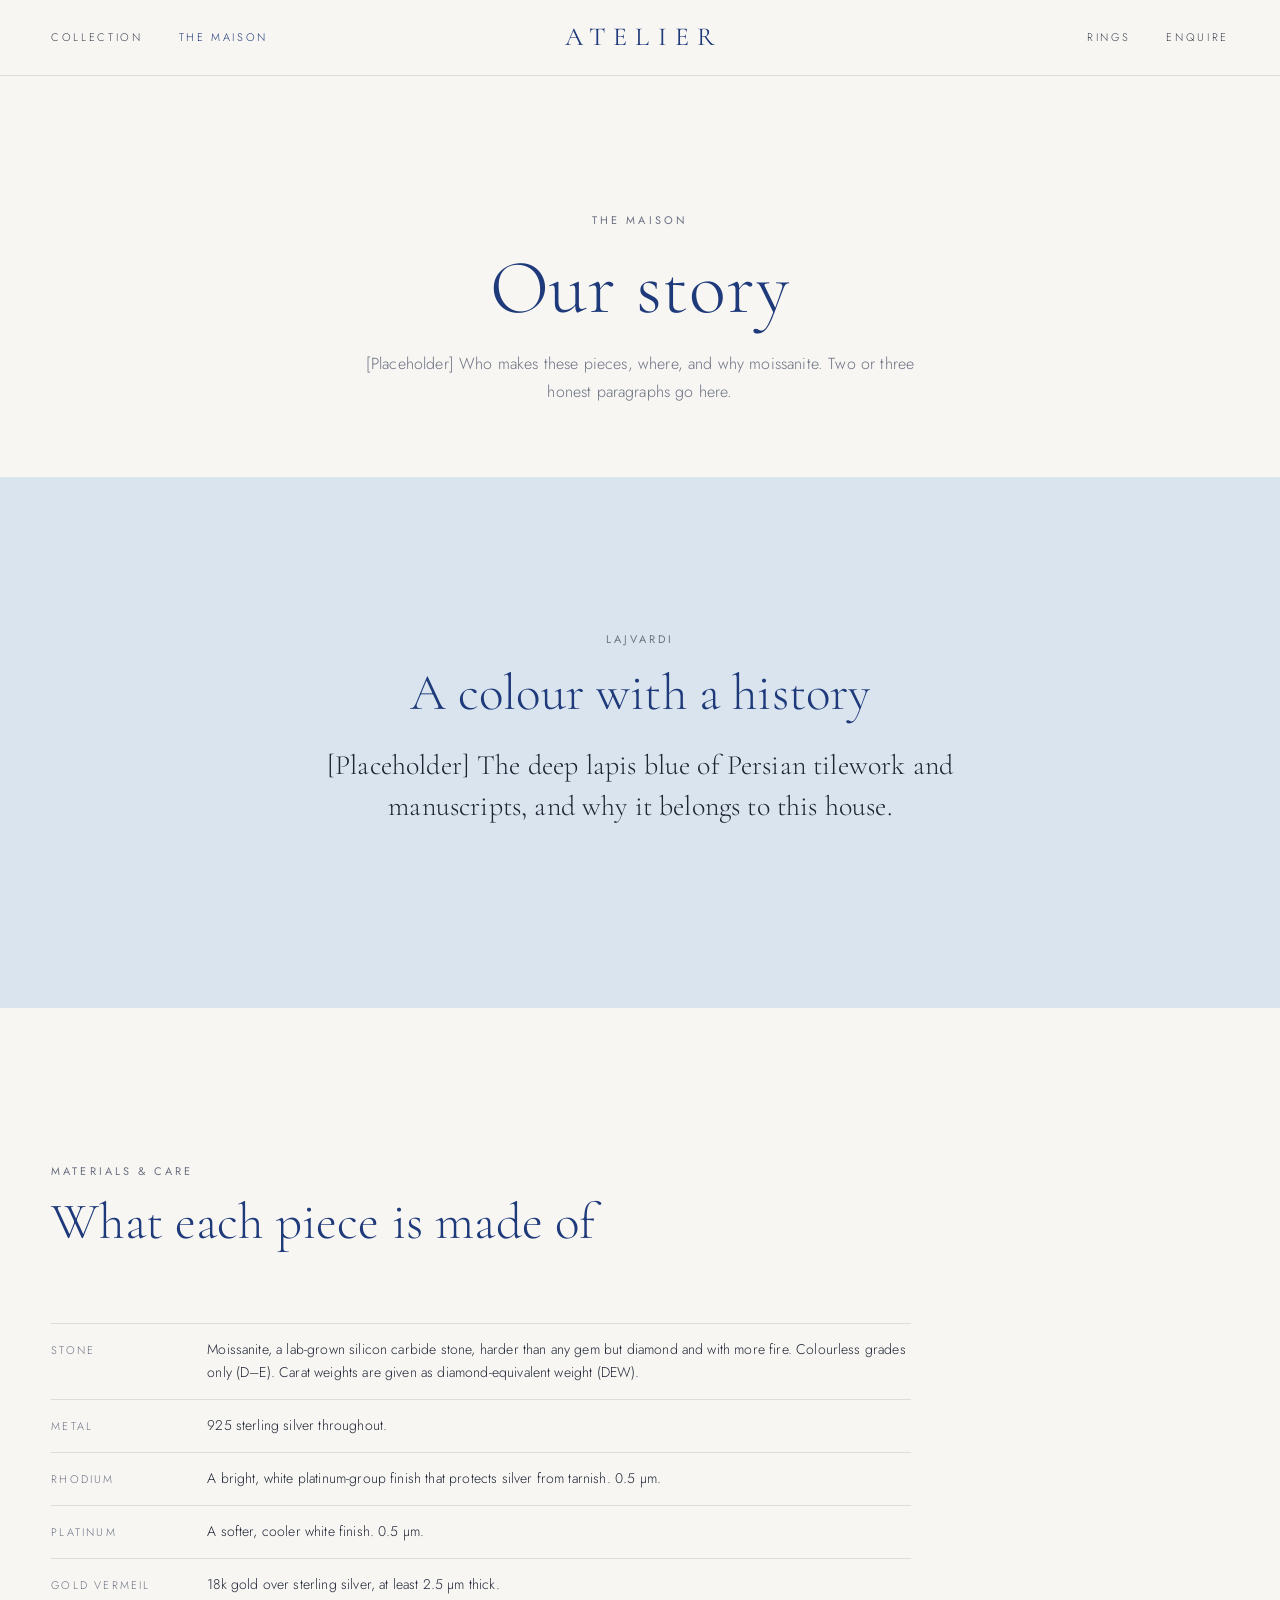
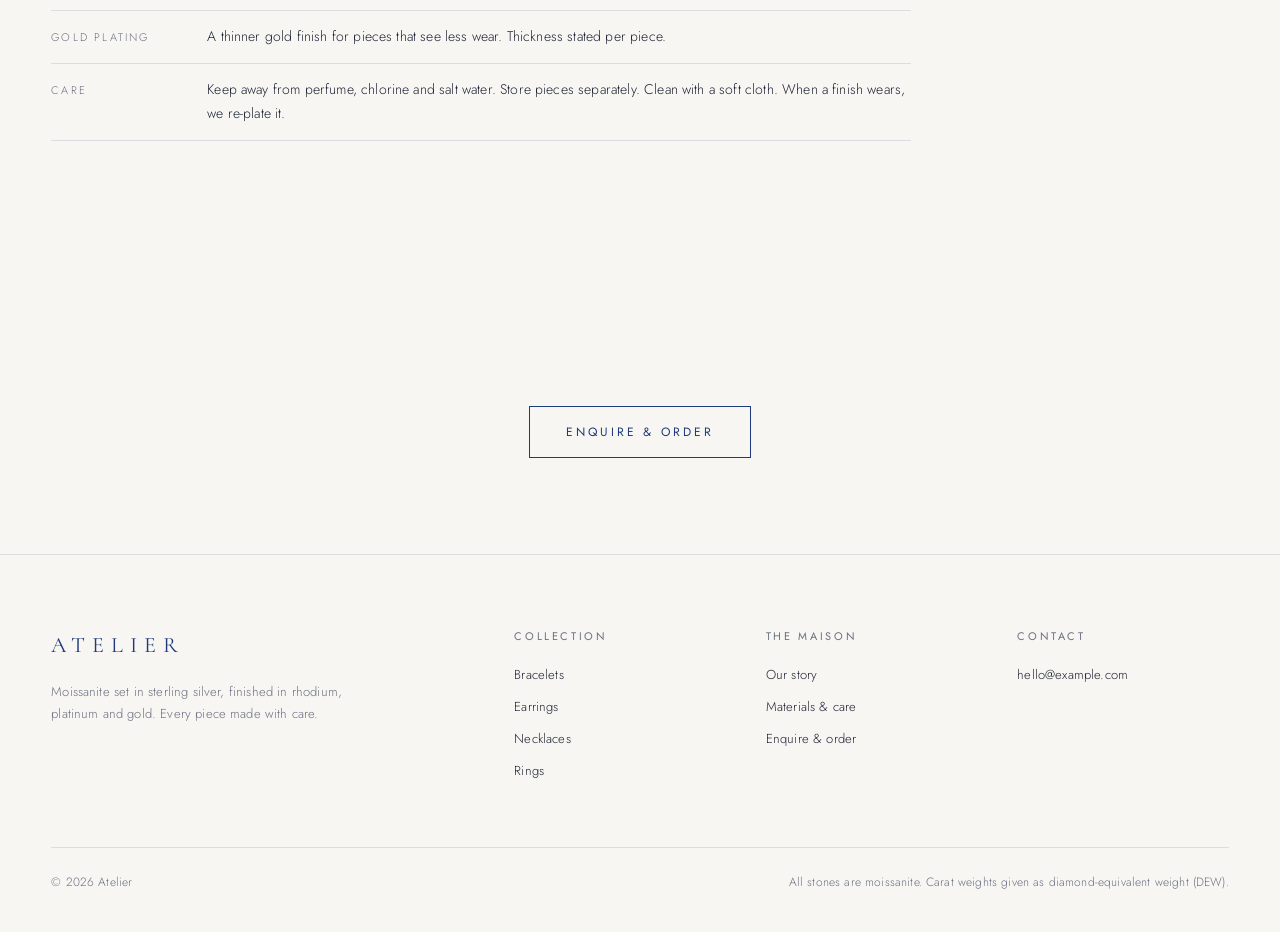
==== commit ec568b29: "Cool the background off-white slightly Co-Authored-By: Claude Opus 5.5 <noreply@anthropic.com> Claud" ====
--- a/about.html
+++ b/about.html
@@ -5,7 +5,7 @@
 <meta name="viewport" content="width=device-width, initial-scale=1">
 <title>The Maison — {brand}</title>
 <meta name="description" content="Our story, materials and care.">
-<meta name="theme-color" content="#F7F5F1">
+<meta name="theme-color" content="#F7F6F3">
 <link rel="icon" href="data:,">
 <link rel="preconnect" href="https://fonts.googleapis.com">
 <link rel="preconnect" href="https://fonts.gstatic.com" crossorigin>
--- a/assets/css/site.css
+++ b/assets/css/site.css
@@ -7,8 +7,8 @@
    gold   — rare accent
    ========================================================== */
 :root {
-  --paper: #F7F5F1;
-  --paper-2: #F0EDE7;
+  --paper: #F7F6F3;
+  --paper-2: #EFEEEA;
   --ink: #1F3A7A;
   --ink-deep: #142852;
   --text: #1E2433;
@@ -115,7 +115,7 @@
   transition: background .6s var(--ease), border-color .6s var(--ease), transform .6s var(--ease);
   border-bottom: 1px solid transparent;
 }
-.header.is-scrolled { background: rgba(247, 245, 241, .92); backdrop-filter: blur(10px); -webkit-backdrop-filter: blur(10px); border-color: var(--line); }
+.header.is-scrolled { background: rgba(247, 246, 243, .92); backdrop-filter: blur(10px); -webkit-backdrop-filter: blur(10px); border-color: var(--line); }
 .header.is-hidden { transform: translateY(-100%); }
 .header__inner { display: grid; grid-template-columns: 1fr auto 1fr; align-items: center; width: 100%; }
 .nav { display: flex; gap: 36px; }
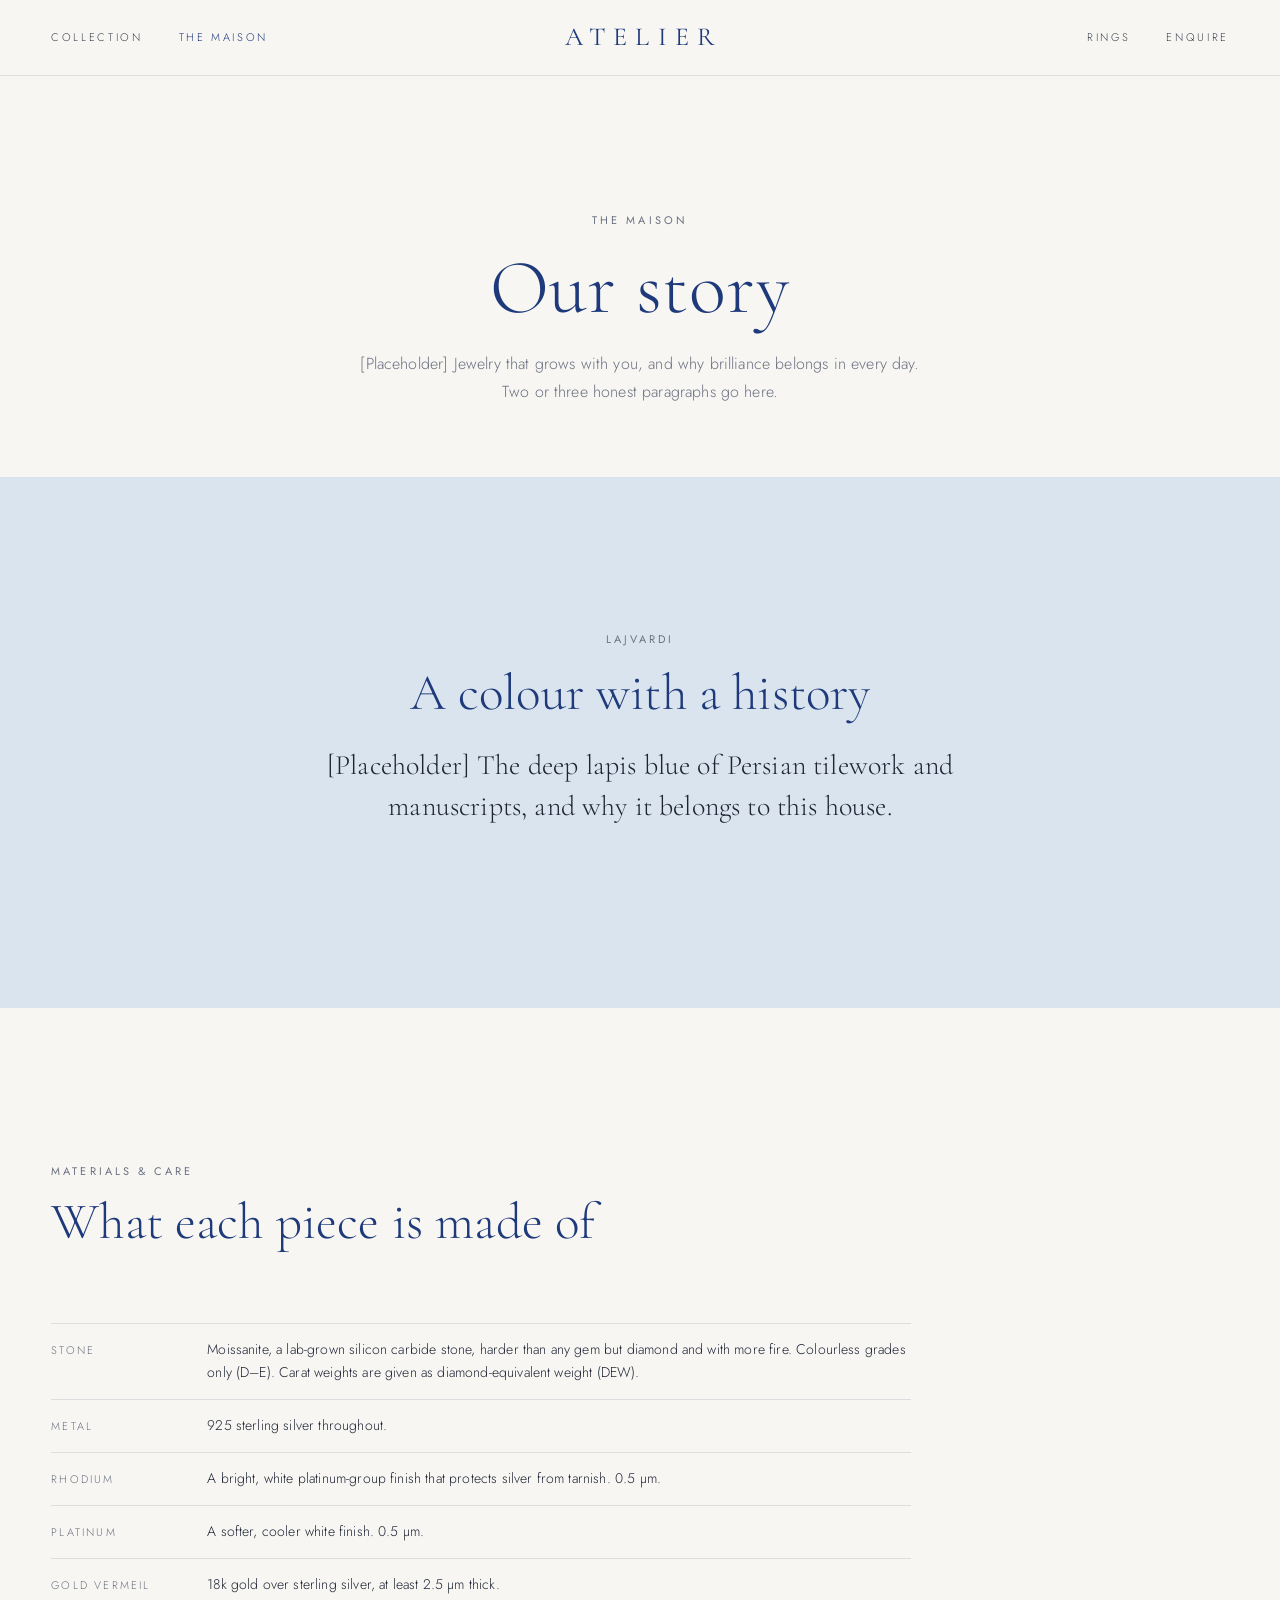
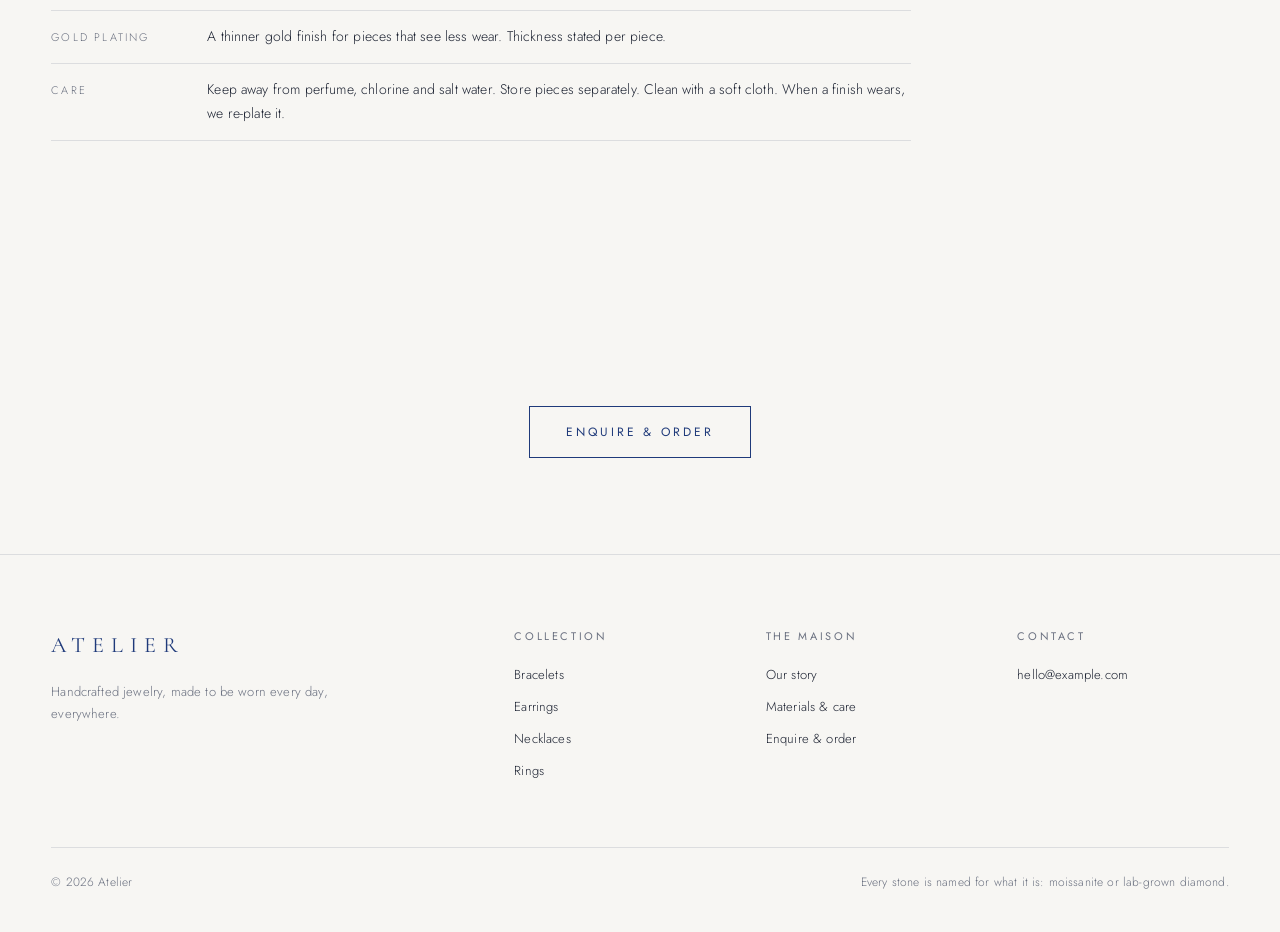
==== commit f129e812: "Hide prices; lead with handcraft and everyday wear instead of materials Co-Authored-By: Claude Opus " ====
--- a/about.html
+++ b/about.html
@@ -40,7 +40,7 @@
   <section class="page-head wrap">
     <p class="overline reveal">The Maison</p>
     <h1 class="reveal" style="--d:.1s">Our story</h1>
-    <p class="reveal" style="--d:.2s">[Placeholder] Who makes these pieces, where, and why moissanite. Two or three honest paragraphs go here.</p>
+    <p class="reveal" style="--d:.2s">[Placeholder] Jewelry that grows with you, and why brilliance belongs in every day. Two or three honest paragraphs go here.</p>
   </section>
 
   <section class="section sky">
@@ -77,7 +77,7 @@
     <div class="footer__grid">
       <div>
         <a class="brand" href="index.html" data-brand>Atelier</a>
-        <p style="max-width:340px;color:var(--muted)">Moissanite set in sterling silver, finished in rhodium, platinum and gold. Every piece made with care.</p>
+        <p style="max-width:340px;color:var(--muted)">Handcrafted jewelry, made to be worn every day, everywhere.</p>
       </div>
       <div>
         <h4>Collection</h4>
@@ -106,7 +106,7 @@
     </div>
     <div class="footer__base">
       <span>© <span data-year></span> <span data-brand>Atelier</span></span>
-      <span>All stones are moissanite. Carat weights given as diamond-equivalent weight (DEW).</span>
+      <span>Every stone is named for what it is: moissanite or lab-grown diamond.</span>
     </div>
   </div>
 </footer>
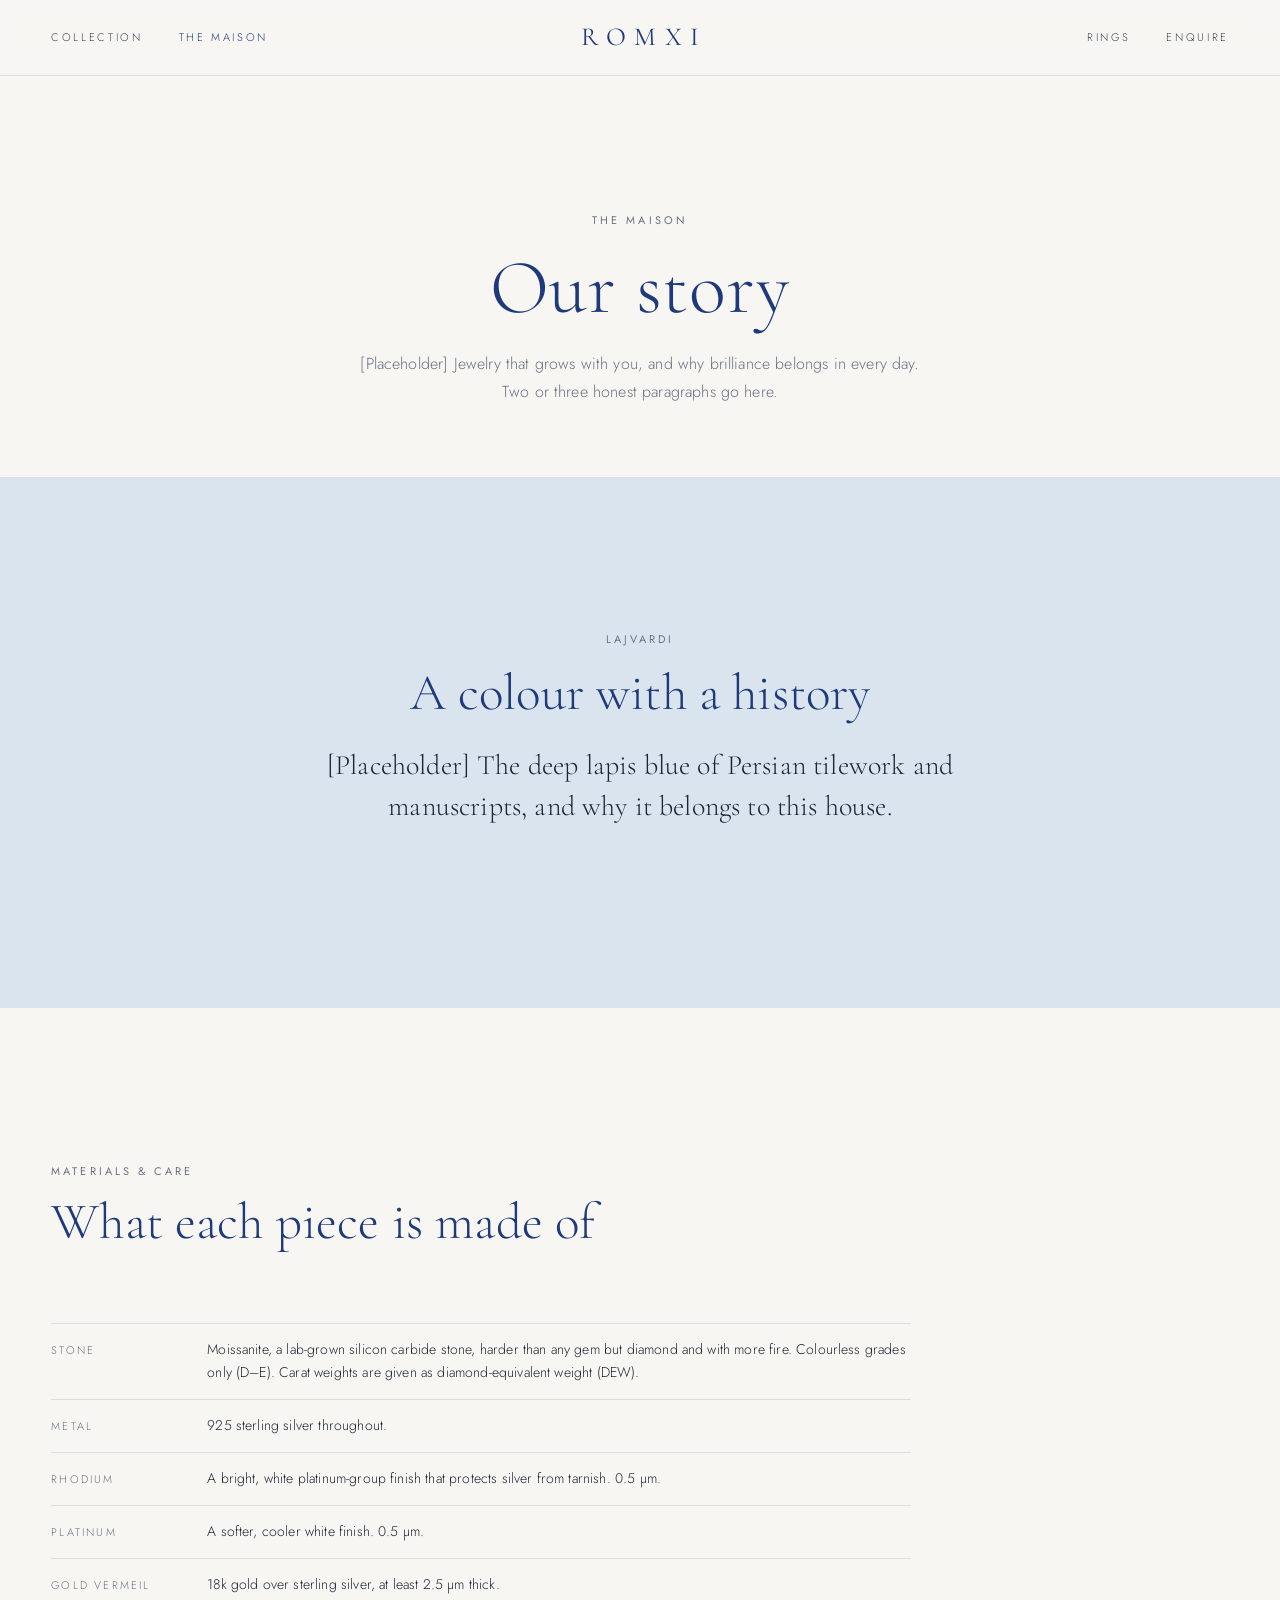
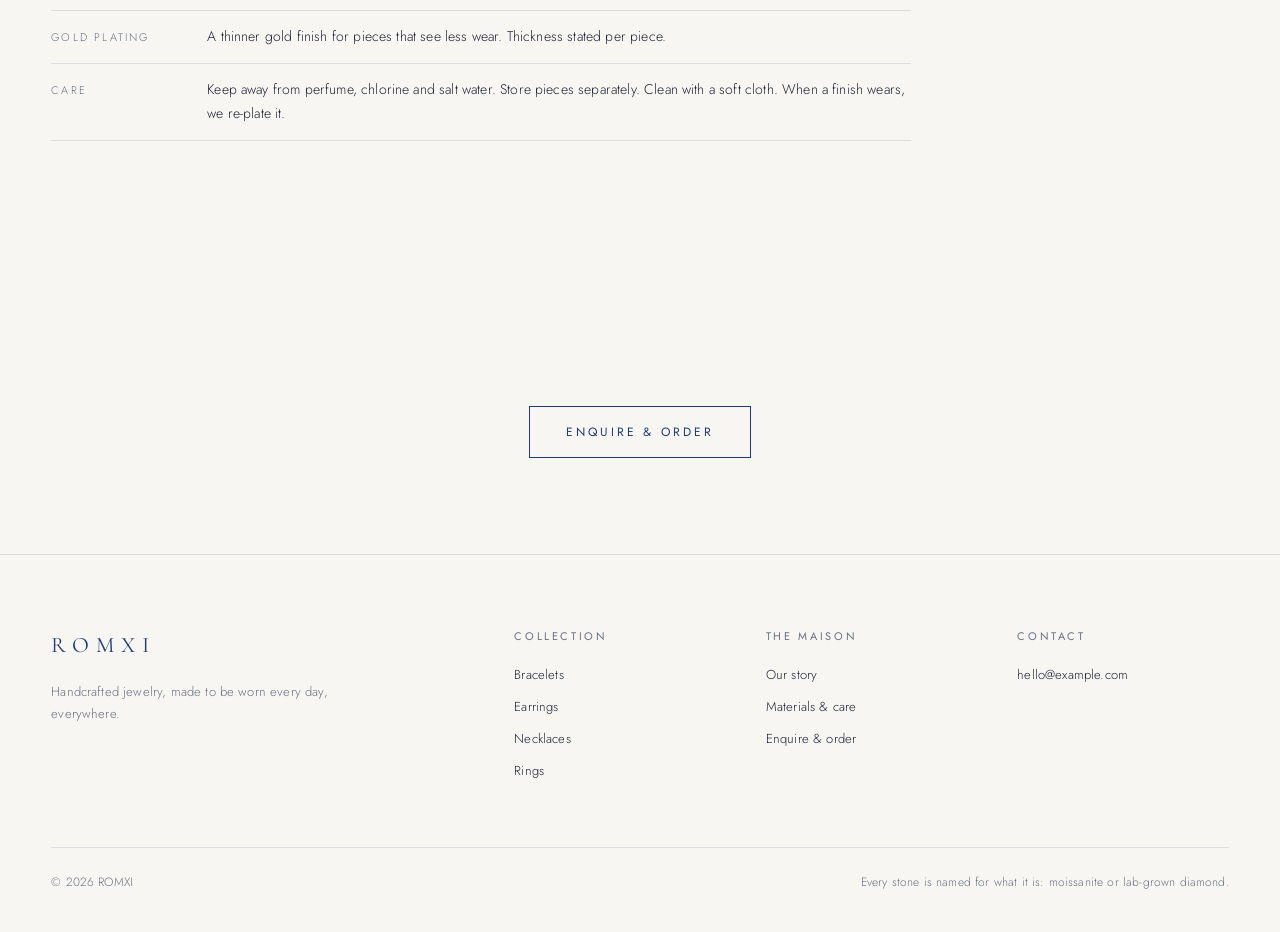
==== commit 6c80b84c: "Use ROMXI as the working brand name Co-Authored-By: Claude Opus 5.5 <noreply@anthropic.com> Claude-S" ====
--- a/about.html
+++ b/about.html
@@ -20,7 +20,7 @@
       <a href="about.html" aria-current="page">The Maison</a>
     </nav>
     <button class="menu-btn" type="button" aria-label="Menu" aria-expanded="false" aria-controls="mobile-menu"><span></span><span></span></button>
-    <a class="brand" href="index.html" data-brand>Atelier</a>
+    <a class="brand" href="index.html" data-brand>ROMXI</a>
     <nav class="nav nav--right" aria-label="Secondary">
       <a href="collection.html?c=rings">Rings</a>
       <a href="enquire.html">Enquire</a>
@@ -76,7 +76,7 @@
   <div class="wrap">
     <div class="footer__grid">
       <div>
-        <a class="brand" href="index.html" data-brand>Atelier</a>
+        <a class="brand" href="index.html" data-brand>ROMXI</a>
         <p style="max-width:340px;color:var(--muted)">Handcrafted jewelry, made to be worn every day, everywhere.</p>
       </div>
       <div>
@@ -105,7 +105,7 @@
       </div>
     </div>
     <div class="footer__base">
-      <span>© <span data-year></span> <span data-brand>Atelier</span></span>
+      <span>© <span data-year></span> <span data-brand>ROMXI</span></span>
       <span>Every stone is named for what it is: moissanite or lab-grown diamond.</span>
     </div>
   </div>
